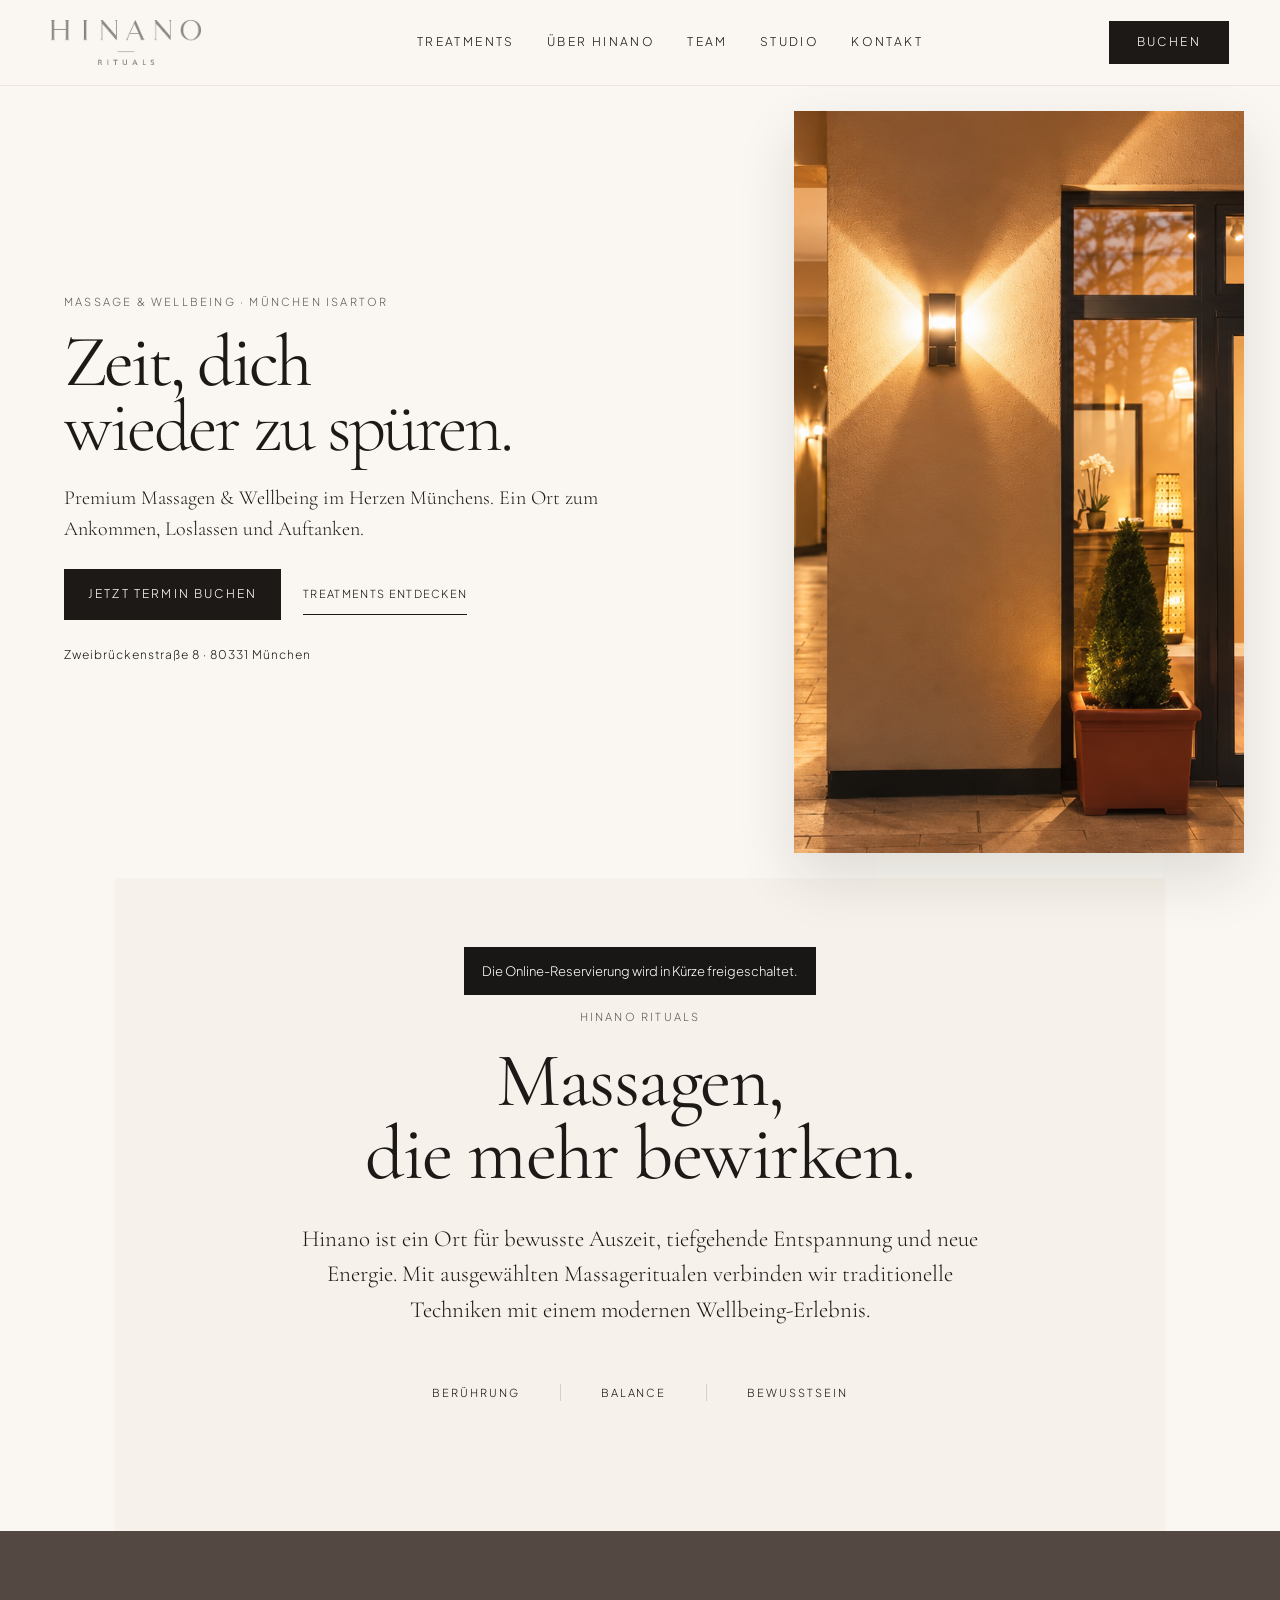
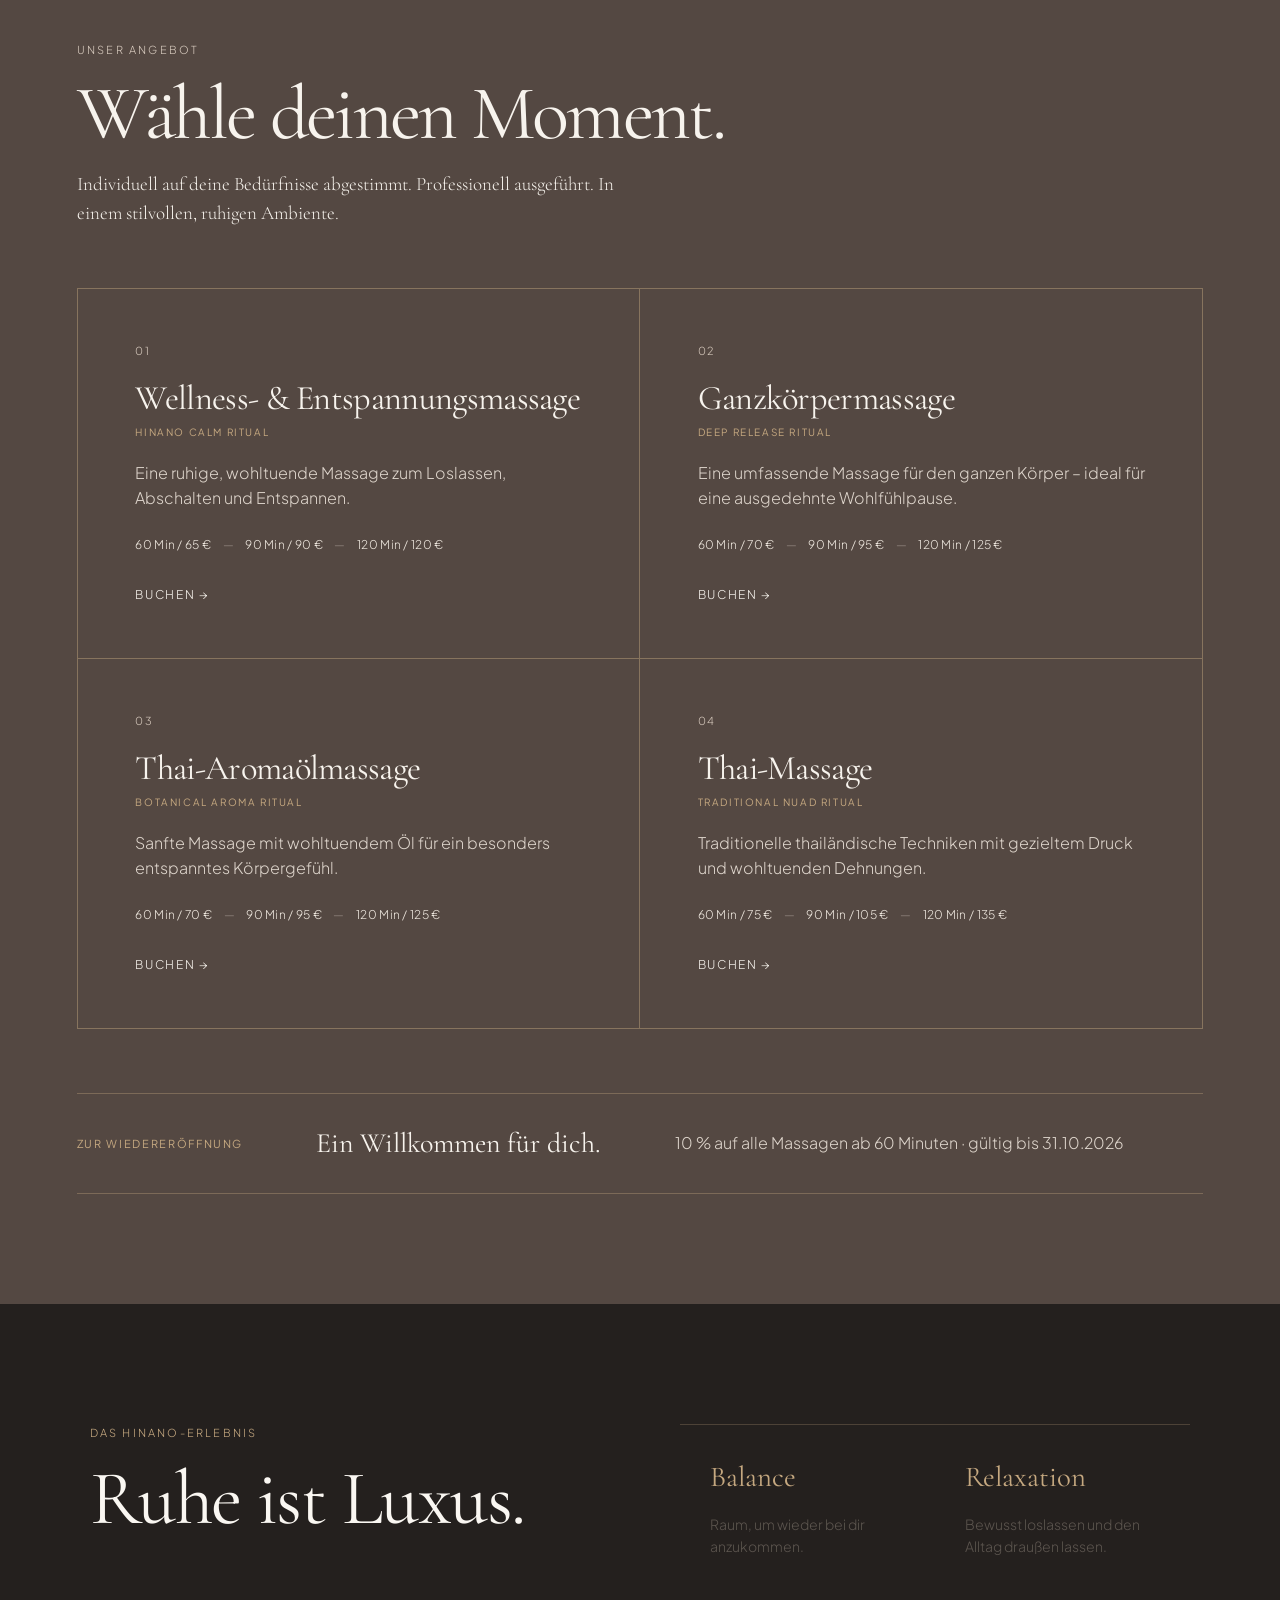
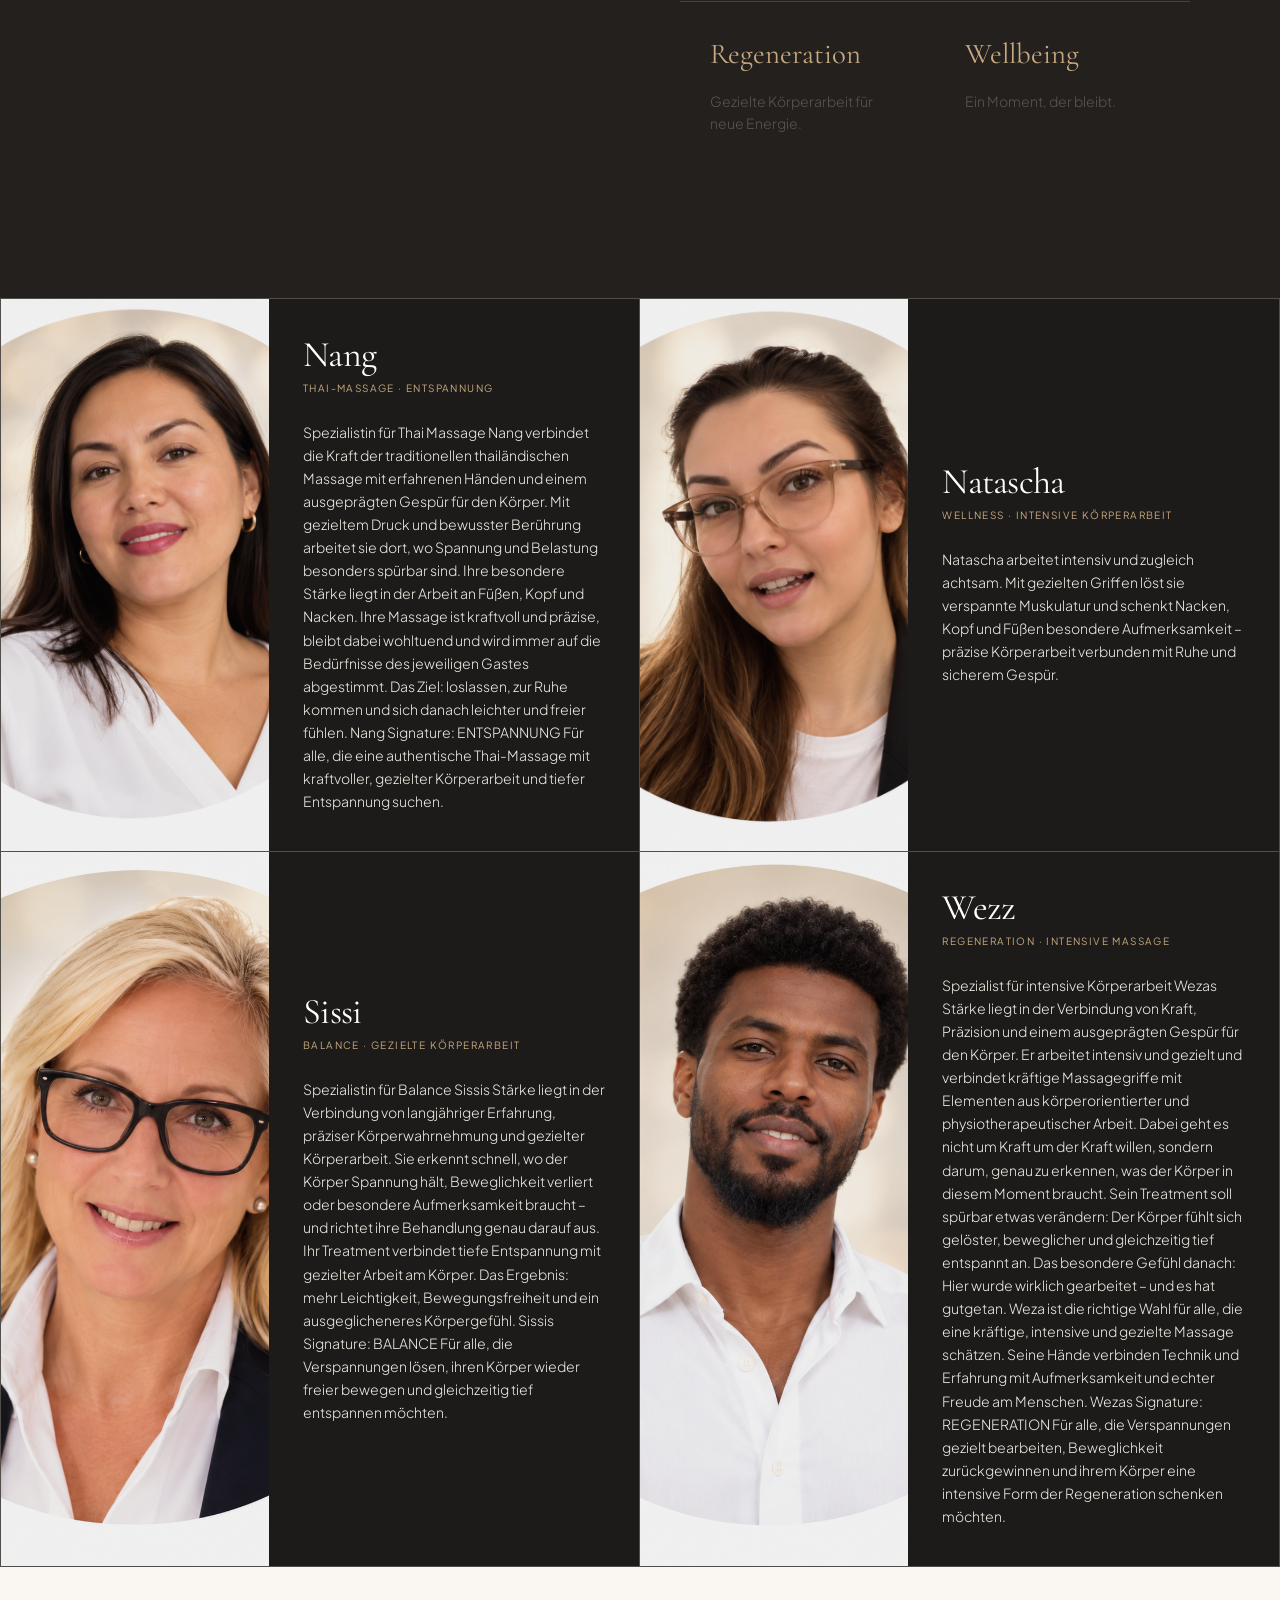
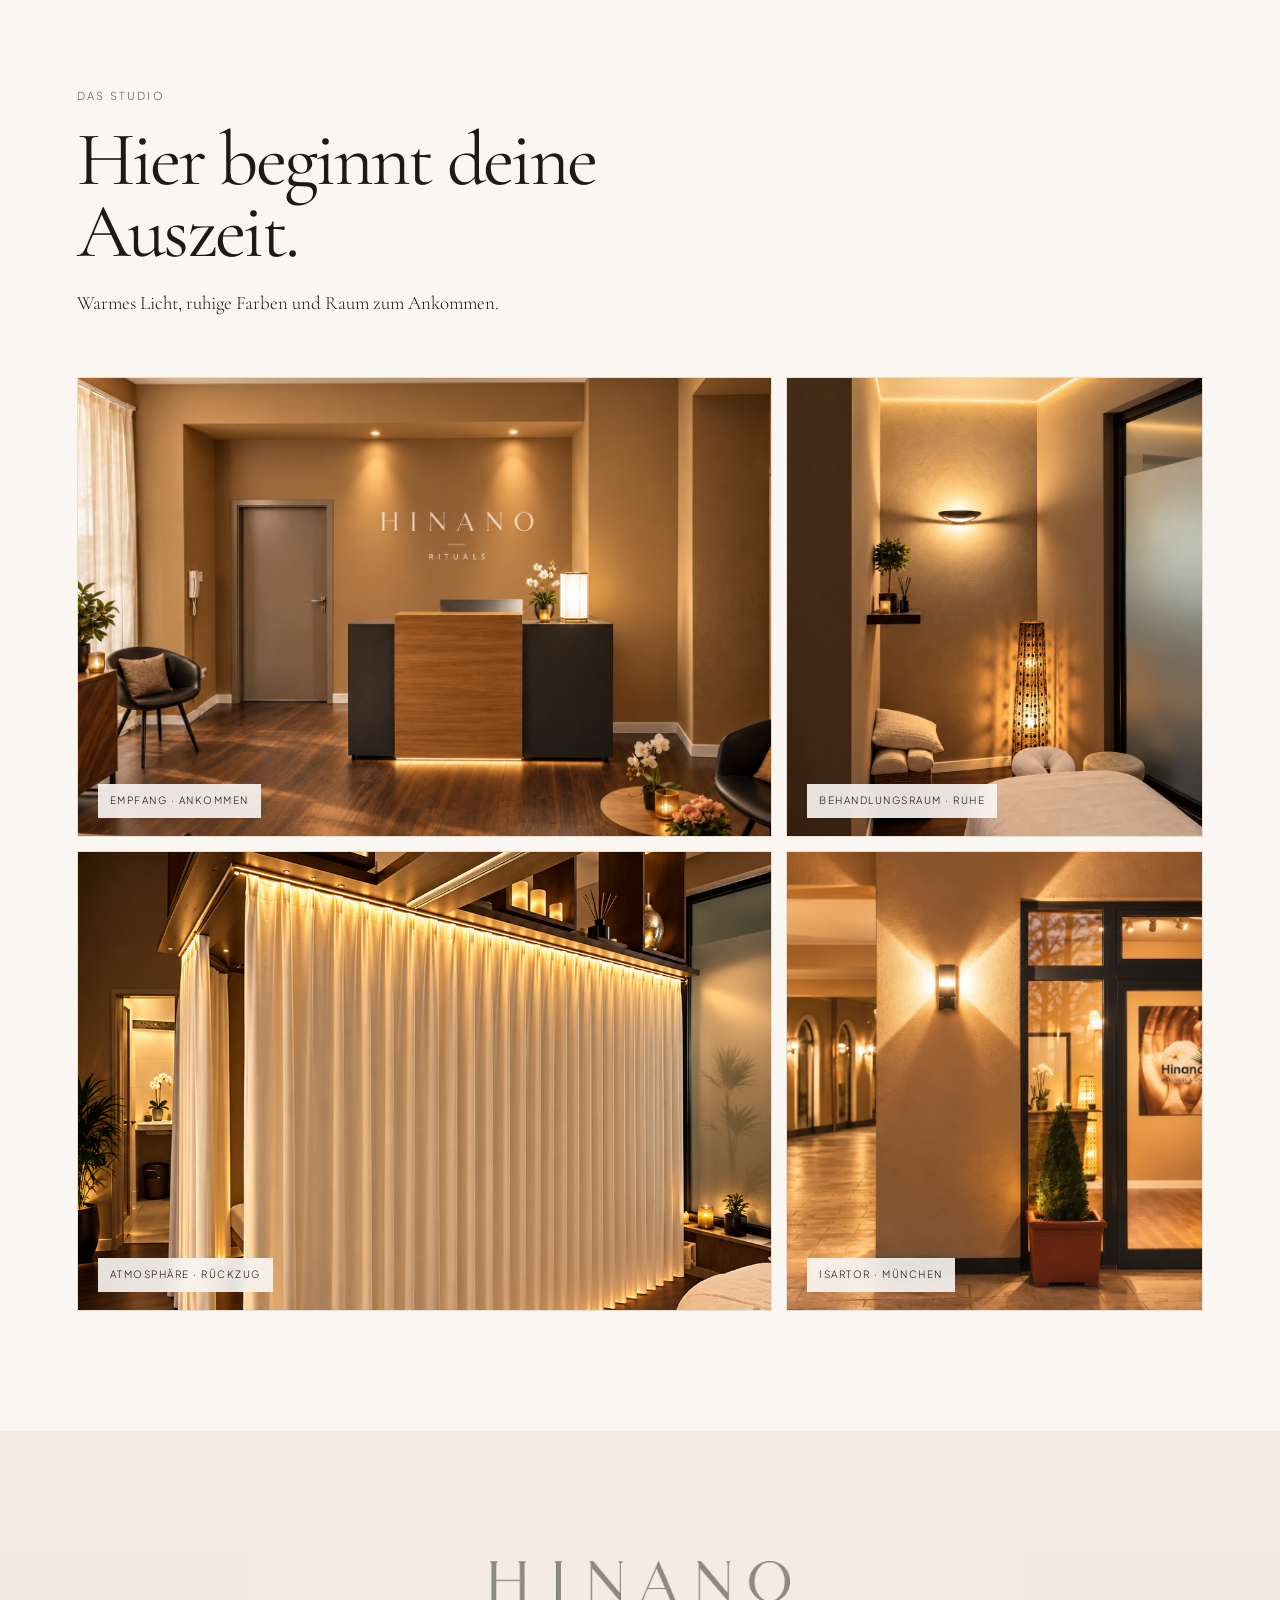
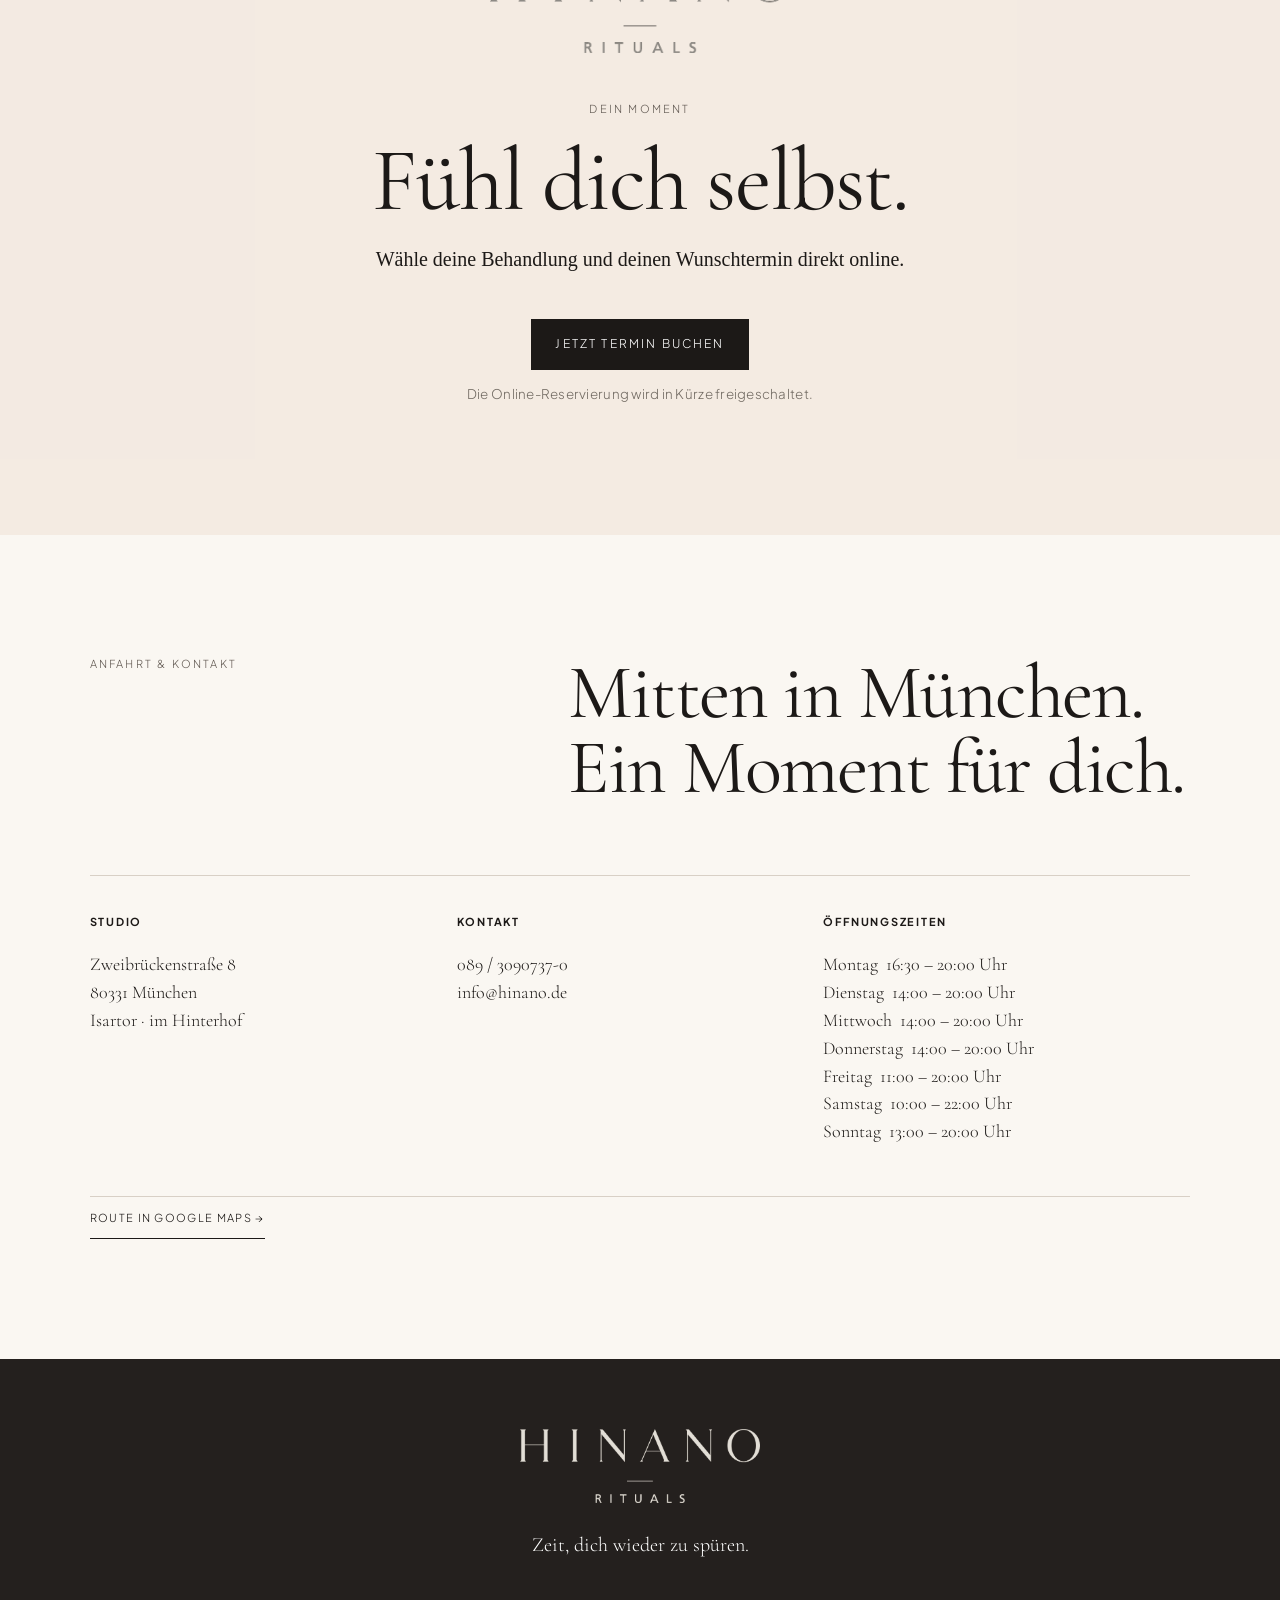
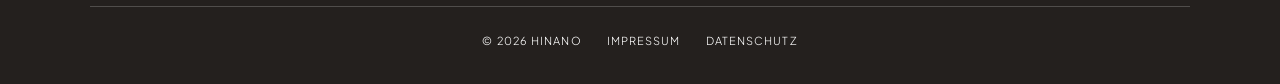
==== index.html @ 7e98b1f4 "Add files via upload" ====
<!doctype html><html lang="de"><head><meta charset="utf-8"><meta name="viewport" content="width=device-width,initial-scale=1"><meta name="theme-color" content="#f3efe8"><title>Hinano Rituals · Massage München Isartor</title><meta name="description" content="Hinano Rituals in München am Isartor – bewusste Auszeit, tiefgehende Entspannung und ausgewählte Massagerituale."><link rel="preconnect" href="https://fonts.googleapis.com"><link rel="preconnect" href="https://fonts.gstatic.com" crossorigin><link href="https://fonts.googleapis.com/css2?family=Cormorant+Garamond:ital,wght@0,300;0,400;0,500;0,600;1,400&family=Plus+Jakarta+Sans:wght@300;400;500;600&display=swap" rel="stylesheet"><link rel="stylesheet" href="styles.css"><style>
  /* Fix: Einheitliche Randabstände und Textpositionen für alle 4 Behandlungsfelder */
  @media (min-width: 901px) {
    .treatments .cards {
      border: 1px solid rgba(197, 168, 128, 0.45) !important;
      display: grid !important;
      grid-template-columns: 1fr 1fr !important;
    }
    .treatments .cards article {
      padding: 48px 4.5vw 52px 4.5vw !important;
      border: 0 !important;
      border-bottom: 1px solid rgba(197, 168, 128, 0.45) !important;
      background: transparent !important;
      transform: none !important;
      box-shadow: none !important;
    }
    .treatments .cards article:nth-child(odd) {
      border-right: 1px solid rgba(197, 168, 128, 0.45) !important;
    }
    .treatments .cards article:nth-child(even) {
      padding-left: 4.5vw !important;
      padding-right: 4.5vw !important;
    }
    .treatments .cards article:nth-last-child(-n+2) {
      border-bottom: 0 !important;
    }
  }
</style></head><body>
<header class="site-header"><a class="brand" href="#top" aria-label="Hinano Startseite"><img src="assets/hinano-logo-transparent.png" alt="Hinano Rituals"></a><nav><a href="#treatments">Treatments</a><a href="#hinano">Über Hinano</a><a href="#team">Team</a><a href="#studio">Studio</a><a href="#kontakt">Kontakt</a></nav><a class="book small" href="#buchen">Buchen</a><button class="menu" aria-label="Menü öffnen">Menü</button></header>
<div class="mobile-nav"><a href="#treatments">Treatments</a><a href="#hinano">Über Hinano</a><a href="#team">Team</a><a href="#studio">Studio</a><a href="#kontakt">Kontakt</a><a href="#buchen">Termin buchen</a></div>
<main id="top">
<section class="hero"><div class="hero-copy"><p class="eyebrow">Massage &amp; Wellbeing · München Isartor</p><h1>Zeit, dich<br><em>wieder zu spüren.</em></h1><p class="lead">Premium Massagen &amp; Wellbeing im Herzen Münchens. Ein Ort zum Ankommen, Loslassen und Auftanken.</p><div class="actions"><a class="book" href="#buchen">Jetzt Termin buchen</a><a class="quiet" href="#treatments">Treatments entdecken</a></div><p class="location">Zweibrückenstraße 8 · 80331 München</p></div><div class="hero-image"><img src="assets/studio-eingang.png" alt="Eingang des Hinano Studios am Isartor"></div></section>
<section class="statement" id="hinano"><p class="eyebrow">Hinano Rituals</p><h2>Massagen,<br>die mehr bewirken.</h2><p>Hinano ist ein Ort für bewusste Auszeit, tiefgehende Entspannung und neue Energie. Mit ausgewählten Massageritualen verbinden wir traditionelle Techniken mit einem modernen Wellbeing-Erlebnis.</p><div class="pillars"><span>Berührung</span><span>Balance</span><span>Bewusstsein</span></div></section>
<section class="treatments" id="treatments"><div class="section-title"><p class="eyebrow">Unser Angebot</p><h2>Wähle deinen Moment.</h2><p>Individuell auf deine Bedürfnisse abgestimmt. Professionell ausgeführt. In einem stilvollen, ruhigen Ambiente.</p></div><div class="cards">
<article><span>01</span><h3>Wellness- &amp; Entspannungsmassage</h3><p class="ritual-name">Hinano Calm Ritual</p><p>Eine ruhige, wohltuende Massage zum Loslassen, Abschalten und Entspannen.</p><p class="prices">60 Min / 65 € <i>—</i> 90 Min / 90 € <i>—</i> 120 Min / 120 €</p><a href="#buchen">Buchen →</a></article>
<article><span>02</span><h3>Ganzkörpermassage</h3><p class="ritual-name">Deep Release Ritual</p><p>Eine umfassende Massage für den ganzen Körper – ideal für eine ausgedehnte Wohlfühlpause.</p><p class="prices">60 Min / 70 € <i>—</i> 90 Min / 95 € <i>—</i> 120 Min / 125 €</p><a href="#buchen">Buchen →</a></article>
<article><span>03</span><h3>Thai-Aromaölmassage</h3><p class="ritual-name">Botanical Aroma Ritual</p><p>Sanfte Massage mit wohltuendem Öl für ein besonders entspanntes Körpergefühl.</p><p class="prices">60 Min / 70 € <i>—</i> 90 Min / 95 € <i>—</i> 120 Min / 125 €</p><a href="#buchen">Buchen →</a></article>
<article><span>04</span><h3>Thai-Massage</h3><p class="ritual-name">Traditional Nuad Ritual</p><p>Traditionelle thailändische Techniken mit gezieltem Druck und wohltuenden Dehnungen.</p><p class="prices">60 Min / 75 € <i>—</i> 90 Min / 105 € <i>—</i> 120 Min / 135 €</p><a href="#buchen">Buchen →</a></article>
</div><div class="offer"><span>Zur Wiedereröffnung</span><strong>Ein Willkommen für dich.</strong><p>10 % auf alle Massagen ab 60 Minuten · gültig bis 31.10.2026</p></div></section>
<section class="experience"><div><p class="eyebrow">Das Hinano-Erlebnis</p><h2>Ruhe ist Luxus.</h2></div><div class="experience-grid"><article><b>Balance</b><p>Raum, um wieder bei dir anzukommen.</p></article><article><b>Relaxation</b><p>Bewusst loslassen und den Alltag draußen lassen.</p></article><article><b>Regeneration</b><p>Gezielte Körperarbeit für neue Energie.</p></article><article><b>Wellbeing</b><p>Ein Moment, der bleibt.</p></article></div></section>
<section class="team" id="team"><div class="team-intro"><p class="eyebrow">Unser Team</p><h2>Erfahrene Hände.<br>Mit Feingefühl.</h2><p>Jede Massage trägt eine eigene Handschrift. Lerne unser Team und seine Schwerpunkte kennen.</p></div><div class="team-grid">
<article class="team-card"><img src="assets/team-nang.png" alt="Nang – Spezialistin für Thai-Massage"><div><h3>Nang</h3><p class="team-role">Thai-Massage · Entspannung</p><p>Spezialistin für Thai Massage Nang verbindet die Kraft der traditionellen thailändischen Massage mit erfahrenen Händen und einem ausgeprägten Gespür für den Körper. Mit gezieltem Druck und bewusster Berührung arbeitet sie dort, wo Spannung und Belastung besonders spürbar sind. Ihre besondere Stärke liegt in der Arbeit an Füßen, Kopf und Nacken. Ihre Massage ist kraftvoll und präzise, bleibt dabei wohltuend und wird immer auf die Bedürfnisse des jeweiligen Gastes abgestimmt. Das Ziel: loslassen, zur Ruhe kommen und sich danach leichter und freier fühlen. Nang Signature: ENTSPANNUNG Für alle, die eine authentische Thai-Massage mit kraftvoller, gezielter Körperarbeit und tiefer Entspannung suchen.</p></div></article>
<article class="team-card"><img src="assets/team-natascha.png" alt="Natascha – Massage und intensive Körperarbeit"><div><h3>Natascha</h3><p class="team-role">Wellness · intensive Körperarbeit</p><p>Natascha arbeitet intensiv und zugleich achtsam. Mit gezielten Griffen löst sie verspannte Muskulatur und schenkt Nacken, Kopf und Füßen besondere Aufmerksamkeit – präzise Körperarbeit verbunden mit Ruhe und sicherem Gespür.</p></div></article>
<article class="team-card"><img src="assets/team-sissi.png" alt="Sissi – Spezialistin für Balance"><div><h3>Sissi</h3><p class="team-role">Balance · gezielte Körperarbeit</p><p>Spezialistin für Balance Sissis Stärke liegt in der Verbindung von langjähriger Erfahrung, präziser Körperwahrnehmung und gezielter Körperarbeit. Sie erkennt schnell, wo der Körper Spannung hält, Beweglichkeit verliert oder besondere Aufmerksamkeit braucht – und richtet ihre Behandlung genau darauf aus. Ihr Treatment verbindet tiefe Entspannung mit gezielter Arbeit am Körper. Das Ergebnis: mehr Leichtigkeit, Bewegungsfreiheit und ein ausgeglicheneres Körpergefühl. Sissis Signature: BALANCE Für alle, die Verspannungen lösen, ihren Körper wieder freier bewegen und gleichzeitig tief entspannen möchten.</p></div></article>
<article class="team-card"><img src="assets/team-wezz.png" alt="Wezz – Spezialist für intensive Körperarbeit"><div><h3>Wezz</h3><p class="team-role">Regeneration · intensive Massage</p><p>Spezialist für intensive Körperarbeit Wezas Stärke liegt in der Verbindung von Kraft, Präzision und einem ausgeprägten Gespür für den Körper. Er arbeitet intensiv und gezielt und verbindet kräftige Massagegriffe mit Elementen aus körperorientierter und physiotherapeutischer Arbeit. Dabei geht es nicht um Kraft um der Kraft willen, sondern darum, genau zu erkennen, was der Körper in diesem Moment braucht. Sein Treatment soll spürbar etwas verändern: Der Körper fühlt sich gelöster, beweglicher und gleichzeitig tief entspannt an. Das besondere Gefühl danach: Hier wurde wirklich gearbeitet – und es hat gutgetan. Weza ist die richtige Wahl für alle, die eine kräftige, intensive und gezielte Massage schätzen. Seine Hände verbinden Technik und Erfahrung mit Aufmerksamkeit und echter Freude am Menschen. Wezas Signature: REGENERATION Für alle, die Verspannungen gezielt bearbeiten, Beweglichkeit zurückgewinnen und ihrem Körper eine intensive Form der Regeneration schenken möchten.</p></div></article>
</div></section>
<section class="studio" id="studio"><div class="section-title"><p class="eyebrow">Das Studio</p><h2>Hier beginnt deine Auszeit.</h2><p>Warmes Licht, ruhige Farben und Raum zum Ankommen.</p></div><div class="gallery gallery-new">
<figure class="gallery-reception"><img src="assets/studio-empfang-neu.png" alt="Empfangsbereich des Hinano Studios"><figcaption>Empfang · Ankommen</figcaption></figure>
<figure class="gallery-treatment"><img src="assets/behandlungsraum.png" alt="Behandlungsraum im Hinano Studio"><figcaption>Behandlungsraum · Ruhe</figcaption></figure>
<figure class="gallery-curtains"><img src="assets/studio-vorhaenge.png" alt="Massagebereich des Hinano Studios mit warmem Licht"><figcaption>Atmosphäre · Rückzug</figcaption></figure>
<figure class="gallery-entrance"><img src="assets/studio-eingang.png" alt="Eingang des Hinano Studios"><figcaption>Isartor · München</figcaption></figure>
</div></section>
<section class="booking" id="buchen"><img src="assets/hinano-logo-transparent.png" alt="Hinano Rituals"><p class="eyebrow">Dein Moment</p><h2>Fühl dich selbst.</h2><p>Wähle deine Behandlung und deinen Wunschtermin direkt online.</p><a class="book treatwell" href="#" data-placeholder="true">Jetzt Termin buchen</a><small>Die Online-Reservierung wird in Kürze freigeschaltet.</small></section>
<section class="contact" id="kontakt"><div><p class="eyebrow">Anfahrt &amp; Kontakt</p><h2>Mitten in München.<br>Ein Moment für dich.</h2></div><div class="contact-grid"><div><b>Studio</b><p>Zweibrückenstraße 8<br>80331 München<br>Isartor · im Hinterhof</p></div><div><b>Kontakt</b><p><a href="tel:+498930907370">089 / 3090737-0</a><br><a href="mailto:info@hinano.de">info@hinano.de</a></p></div><div><b>Öffnungszeiten</b><p>Montag&nbsp;&nbsp;16:30 – 20:00 Uhr<br>Dienstag&nbsp;&nbsp;14:00 – 20:00 Uhr<br>Mittwoch&nbsp;&nbsp;14:00 – 20:00 Uhr<br>Donnerstag&nbsp;&nbsp;14:00 – 20:00 Uhr<br>Freitag&nbsp;&nbsp;11:00 – 20:00 Uhr<br>Samstag&nbsp;&nbsp;10:00 – 22:00 Uhr<br>Sonntag&nbsp;&nbsp;13:00 – 20:00 Uhr</p></div></div><a class="quiet" href="https://www.google.com/maps/search/?api=1&amp;query=Zweibr%C3%BCckenstra%C3%9Fe+8%2C+80331+M%C3%BCnchen" target="_blank" rel="noopener">Route in Google Maps →</a></section>
</main>
<footer><img src="assets/hinano-logo-transparent.png" alt="Hinano Rituals"><p>Zeit, dich wieder zu spüren.</p><div><span>© 2026 Hinano</span><a href="impressum.html">Impressum</a><a href="datenschutz.html">Datenschutz</a></div></footer>
<div class="notice" role="status">Die Online-Reservierung wird in Kürze freigeschaltet.</div><script src="script.js"></script></body></html>
---- styles.css ----
:root{--cream:#f3efe8;--paper:#faf8f4;--ink:#181715;--earth:#544842;--cognac:#9b6845;--gold:#b28b50;--line:#d8d0c6}*{box-sizing:border-box}html{scroll-behavior:smooth}body{margin:0;background:var(--paper);color:var(--ink);font-family:Arial,Helvetica,sans-serif;font-size:16px;line-height:1.55}h1,h2,h3{font-family:Georgia,'Times New Roman',serif;font-weight:400;line-height:.98;margin:0}a{color:inherit;text-decoration:none}.site-header{height:86px;display:grid;grid-template-columns:180px 1fr 120px;align-items:center;padding:0 4vw;position:sticky;top:0;z-index:20;background:rgba(250,248,244,.94);backdrop-filter:blur(14px);border-bottom:1px solid rgba(0,0,0,.06)}.brand img{width:150px;display:block}.site-header nav{display:flex;justify-content:center;gap:32px;font-size:12px;text-transform:uppercase;letter-spacing:.12em}.book{display:inline-flex;justify-content:center;align-items:center;background:var(--ink);color:white;padding:16px 24px;text-transform:uppercase;letter-spacing:.12em;font-size:12px}.book.small{padding:12px 18px}.menu,.mobile-nav{display:none}.hero{min-height:calc(100vh - 86px);display:grid;grid-template-columns:48% 52%;background:var(--cream)}.hero-copy{padding:8vh 7vw 6vh;display:flex;flex-direction:column;justify-content:center}.hero-logo{width:min(390px,80%);margin-bottom:6vh}.eyebrow{text-transform:uppercase;letter-spacing:.2em;font-size:11px;margin:0 0 20px;color:#655d56}.hero h1{font-size:clamp(56px,6.2vw,104px);letter-spacing:-.04em}.lead{font-family:Georgia,serif;font-size:20px;max-width:540px;margin:28px 0}.actions{display:flex;gap:22px;align-items:center}.quiet{display:inline-block;border-bottom:1px solid;padding:12px 0;text-transform:uppercase;letter-spacing:.12em;font-size:11px}.location{margin-top:40px;font-size:12px;letter-spacing:.08em}.hero-image{position:relative;min-height:650px;overflow:hidden}.hero-image img{width:100%;height:100%;object-fit:cover}.image-note{position:absolute;left:30px;bottom:30px;background:rgba(250,248,244,.9);padding:12px 16px;font-family:Georgia,serif}.statement{padding:130px 8vw;text-align:center;max-width:1050px;margin:auto}.statement h2,.section-title h2,.experience h2,.team h2,.contact h2{font-size:clamp(48px,6vw,86px);letter-spacing:-.035em}.statement>p:not(.eyebrow){font-family:Georgia,serif;font-size:23px;max-width:720px;margin:32px auto}.pillars{display:flex;justify-content:center;gap:0;margin-top:55px}.pillars span{padding:0 40px;border-right:1px solid var(--line);text-transform:uppercase;letter-spacing:.18em;font-size:11px}.pillars span:last-child{border:0}.treatments{padding:110px 6vw;background:var(--earth);color:#f7f3ed}.section-title{max-width:720px;margin-bottom:60px}.section-title>p:last-child{max-width:580px;font-family:Georgia,serif;font-size:19px}.treatments .eyebrow{color:#d6c9bd}.cards{display:grid;grid-template-columns:1fr 1fr;border-top:1px solid rgba(255,255,255,.25)}.cards article{padding:48px 5vw 52px 0;border-bottom:1px solid rgba(255,255,255,.25)}.cards article:nth-child(odd){border-right:1px solid rgba(255,255,255,.25)}.cards article:nth-child(even){padding-left:5vw}.cards article>span{color:#d6c9bd;font-size:11px;letter-spacing:.15em}.cards h3{font-size:38px;margin:20px 0}.cards p{max-width:520px;color:#ddd4cb}.prices{display:flex;gap:16px;flex-wrap:wrap;margin:26px 0}.prices b{font-weight:400;font-size:12px;border:1px solid rgba(255,255,255,.25);padding:8px 10px}.cards a{font-size:12px;text-transform:uppercase;letter-spacing:.14em}.offer{margin-top:60px;border:1px solid rgba(255,255,255,.35);padding:30px;display:grid;grid-template-columns:1fr 1fr 2fr;align-items:center}.offer span{text-transform:uppercase;letter-spacing:.15em;font-size:11px}.offer strong{font-family:Georgia,serif;font-size:30px;font-weight:400}.offer p{margin:0}.experience{padding:120px 7vw;display:grid;grid-template-columns:1fr 1fr;gap:80px}.experience-grid{display:grid;grid-template-columns:1fr 1fr}.experience-grid article{padding:30px;border-top:1px solid var(--line)}.experience-grid b{font-family:Georgia,serif;font-size:24px;font-weight:400}.experience-grid p{font-size:14px;color:#5c554f}.team{display:grid;grid-template-columns:48% 52%;background:#1d1b19;color:white}.team-photo img{width:100%;height:100%;min-height:720px;object-fit:cover;object-position:center 25%}.team-copy{padding:110px 8vw;display:flex;flex-direction:column;justify-content:center}.team .eyebrow{color:#bcb2a9}.team-copy>p:not(.eyebrow){font-family:Georgia,serif;font-size:19px;color:#d6d0c9;max-width:580px;margin:32px 0}.team-names{margin-top:30px;border-top:1px solid #514d48}.team-names div{display:flex;justify-content:space-between;gap:20px;padding:20px 0;border-bottom:1px solid #514d48}.team-names strong{font-family:Georgia,serif;font-size:20px;font-weight:400}.team-names span{color:#bcb2a9;font-size:13px}.studio{padding:120px 6vw}.gallery{display:grid;grid-template-columns:1fr 1.5fr 1fr;gap:14px}.gallery img{width:100%;height:560px;object-fit:cover}.gallery img:first-child,.gallery img:last-child{height:440px;margin-top:60px}.booking{padding:130px 6vw;text-align:center;background:var(--cream)}.booking img{width:300px;max-width:70%;margin-bottom:40px}.booking h2{font-size:clamp(54px,7vw,100px)}.booking>p:not(.eyebrow){font-family:Georgia,serif;font-size:20px}.booking .book{margin:24px 0 14px}.booking small{display:block;color:#706961}.contact{padding:120px 7vw}.contact>div:first-child{display:grid;grid-template-columns:1fr 1.3fr;margin-bottom:70px}.contact-grid{display:grid;grid-template-columns:repeat(3,1fr);border-top:1px solid var(--line);border-bottom:1px solid var(--line)}.contact-grid>div{padding:32px 30px 32px 0}.contact-grid b{text-transform:uppercase;letter-spacing:.16em;font-size:11px}.contact-grid p{font-family:Georgia,serif;font-size:18px}footer{background:var(--earth);color:white;padding:70px 7vw 35px;text-align:center}footer img{width:240px}footer>p{font-family:Georgia,serif;font-size:20px}footer>div{display:flex;justify-content:center;gap:25px;margin-top:45px;padding-top:25px;border-top:1px solid rgba(255,255,255,.2);font-size:11px;text-transform:uppercase;letter-spacing:.1em}.notice{position:fixed;left:50%;bottom:25px;transform:translate(-50%,120px);background:#181715;color:white;padding:14px 18px;font-size:13px;z-index:50;transition:.3s}.notice.show{transform:translate(-50%,0)}
@media(max-width:900px){.site-header{grid-template-columns:1fr auto auto;gap:16px;height:72px}.brand img{width:120px}.site-header nav{display:none}.menu{display:block;border:0;background:none;text-transform:uppercase;letter-spacing:.12em;font-size:11px}.mobile-nav{position:fixed;top:72px;left:0;right:0;z-index:19;background:var(--paper);padding:25px 5vw;border-bottom:1px solid var(--line)}.mobile-nav.open{display:grid;gap:18px}.hero{grid-template-columns:1fr}.hero-copy{padding:70px 7vw}.hero-logo{margin-bottom:45px}.hero-image{min-height:65vh}.experience,.team{grid-template-columns:1fr}.team-photo img{min-height:520px}.gallery{grid-template-columns:1fr 1fr}.gallery img,.gallery img:first-child,.gallery img:last-child{height:380px;margin:0}.gallery img:nth-child(2){grid-column:span 2}.contact>div:first-child{grid-template-columns:1fr}.contact-grid{grid-template-columns:1fr}.offer{grid-template-columns:1fr;gap:10px}.cards{grid-template-columns:1fr}.cards article:nth-child(odd){border-right:0}.cards article:nth-child(even){padding-left:0}.pillars{flex-direction:column;gap:12px}.pillars span{border:0;padding:0}.experience{gap:40px}.actions{align-items:flex-start;flex-direction:column}}@media(max-width:560px){.site-header .book.small{display:none}.site-header{grid-template-columns:1fr auto}.hero h1{font-size:52px}.statement,.treatments,.experience,.studio,.contact{padding-top:85px;padding-bottom:85px}.statement h2,.section-title h2,.experience h2,.team h2,.contact h2{font-size:46px}.cards h3{font-size:31px}.experience-grid{grid-template-columns:1fr}.team-copy{padding:80px 7vw}.team-names div{flex-direction:column}.gallery{display:block}.gallery img,.gallery img:first-child,.gallery img:last-child{height:320px;margin:0 0 12px}.contact-grid{display:block}footer>div{flex-wrap:wrap}.hero-image{min-height:500px}}

/* Neue Studiofotografie */
.gallery-new{display:grid;grid-template-columns:1.25fr .75fr;grid-template-rows:520px 430px;gap:14px}.gallery-new figure{position:relative;margin:0;overflow:hidden;background:#e8e0d6}.gallery-new figure img{width:100%;height:100%;margin:0;display:block;object-fit:cover;transition:transform .7s ease}.gallery-new figure:hover img{transform:scale(1.015)}.gallery-new figcaption{position:absolute;left:20px;bottom:18px;background:rgba(250,248,244,.9);backdrop-filter:blur(8px);padding:9px 12px;font-size:10px;text-transform:uppercase;letter-spacing:.15em}.gallery-reception{grid-column:1}.gallery-treatment{grid-column:2}.gallery-curtains{grid-column:1}.gallery-entrance{grid-column:2}.gallery-new .gallery-treatment img,.gallery-new .gallery-curtains img{object-position:center center}
@media(max-width:900px){.gallery-new{grid-template-columns:1fr 1fr;grid-template-rows:400px 400px}.gallery-new figure,.gallery-new .gallery-reception,.gallery-new .gallery-treatment,.gallery-new .gallery-curtains,.gallery-new .gallery-entrance{grid-column:auto}.gallery-new figure img{height:100%}}
@media(max-width:560px){.gallery-new{display:grid;grid-template-columns:1fr;grid-template-rows:none;gap:12px}.gallery-new figure,.gallery-new .gallery-reception,.gallery-new .gallery-treatment,.gallery-new .gallery-curtains,.gallery-new .gallery-entrance{grid-column:1;height:auto}.gallery-new figure img{height:auto;aspect-ratio:4/5;object-fit:cover}.gallery-new .gallery-reception img,.gallery-new .gallery-entrance img{aspect-ratio:4/3}}

/* Team redesign */
.team{display:block;background:#1d1b19;color:white;padding:120px 6vw}.team-intro{max-width:760px;margin-bottom:60px}.team-intro .eyebrow{color:#bcb2a9}.team-intro>p:last-child{font-family:Georgia,serif;font-size:19px;color:#d6d0c9;max-width:600px;margin:28px 0 0}.team-grid{display:grid;grid-template-columns:1fr 1fr;gap:1px;background:#514d48;border:1px solid #514d48}.team-card{background:#1d1b19;display:grid;grid-template-columns:minmax(180px,42%) 1fr;min-height:390px}.team-card img{width:100%;height:100%;object-fit:cover;aspect-ratio:1/1}.team-card>div{padding:38px 34px;display:flex;flex-direction:column;justify-content:center}.team-card h3{font-size:36px;margin:0 0 8px}.team-role{text-transform:uppercase;letter-spacing:.14em;font-size:10px;color:#bcb2a9;margin:0 0 24px}.team-card p:last-child{color:#d6d0c9;font-size:14px;line-height:1.65;margin:0}
@media(max-width:1100px){.team-grid{grid-template-columns:1fr}.team-card{grid-template-columns:38% 1fr}}
@media(max-width:650px){.team{padding:85px 7vw}.team-card{display:block}.team-card img{height:auto;aspect-ratio:1/1}.team-card>div{padding:30px 25px 36px}.team-card h3{font-size:32px}}

/* 2026 editorial luxury refinement based on approved redesign direction */
:root{--cream:#FAF7F2;--card:#F4EEE5;--sand:#EADBCE;--cognac:#A87B51;--gold:#C5A880;--dark:#1C1917;--charcoal:#24201E;--muted:#78716C}
body{background:var(--cream);color:var(--dark);font-family:"Plus Jakarta Sans",sans-serif}
h1,h2,h3,.statement h2,.experience h2,.booking h2,.contact h2,.team h2{font-family:"Cormorant Garamond",serif;font-weight:400;letter-spacing:-.02em}
.site-header{background:rgba(250,247,242,.92);backdrop-filter:blur(14px);border-bottom:1px solid rgba(234,219,206,.65)}
.site-header nav a,.site-header .small,.eyebrow{letter-spacing:.2em;text-transform:uppercase}
.hero{background:var(--cream);gap:clamp(2rem,5vw,5rem)}
.hero h1{font-size:clamp(4rem,7vw,7.6rem);line-height:.9}.hero h1 br+*{font-style:italic}
.hero-image{box-shadow:0 30px 70px rgba(28,25,23,.14)}
.statement{background:rgba(244,238,229,.62)}
.statement h2,.section-title h2,.team-intro h2{font-size:clamp(3.3rem,6vw,6rem);line-height:.94}
.cards article{background:transparent;border:1px solid var(--sand);box-shadow:none;transition:.3s ease}.cards article:hover{border-color:var(--cognac);transform:translateY(-3px)}
.cards h3{font-size:2.15rem}.offer{background:var(--card);border:1px solid var(--sand)}
.experience,.team{background:var(--charcoal);color:var(--cream)}.experience .eyebrow,.team .eyebrow,.team-role{color:var(--gold)}
.experience-grid article{border-color:rgba(197,168,128,.25)}.experience-grid b{font-family:"Cormorant Garamond",serif;color:var(--gold);font-size:1.8rem;font-weight:400}
.gallery figure{border:1px solid rgba(234,219,206,.7);box-shadow:none}.gallery img{transition:transform .7s ease}.gallery figure:hover img{transform:scale(1.025)}
.team-card{background:transparent!important;border:0!important;border-top:1px solid rgba(197,168,128,.28)!important;border-radius:0!important;padding-top:2rem!important}.team-card img{border:1px solid rgba(197,168,128,.45);box-shadow:0 18px 40px rgba(0,0,0,.18)}.team-card h3{font-size:2.35rem;color:var(--cream)}.team-card p:not(.team-role){color:#d6d3d1}
.booking{background:rgba(234,219,206,.45)}
.book{background:var(--dark);border-color:var(--dark);letter-spacing:.18em;text-transform:uppercase}.book:hover{background:var(--cognac);border-color:var(--cognac)}
.quiet{letter-spacing:.12em}.contact{background:var(--cream)}
footer{background:var(--charcoal)}
@media(min-width:900px){.team-grid{gap:4.5rem 5rem}.team-card{align-items:flex-start}.team-card img{width:180px;height:180px}.gallery-new{grid-template-columns:1.35fr .85fr}.gallery-reception{grid-row:span 2}}

/* Hero balance refinement: copy leads, photography supports */
@media(min-width:901px){
  .hero{grid-template-columns:minmax(0,62%) minmax(340px,38%);gap:0;min-height:calc(92vh - 86px);align-items:stretch}
  .hero-copy{padding:5.5vh 6vw 5vh 5vw;justify-content:center}
  .hero-logo{width:min(330px,58%);margin-bottom:3.5vh}
  .hero h1{font-size:clamp(58px,5.7vw,96px);max-width:720px}
  .lead{max-width:560px;margin:22px 0 24px}
  .location{margin-top:26px}
  .hero-image{min-height:0;height:calc(92vh - 86px);margin:2.8vh 2.8vw 2.8vh 0;box-shadow:0 24px 55px rgba(28,25,23,.12)}
  .hero-image img{object-position:center center}
  .image-note{left:22px;bottom:22px}
}
@media(min-width:1400px){
  .hero{grid-template-columns:minmax(0,64%) minmax(380px,36%)}
  .hero-copy{padding-left:5vw;padding-right:7vw}
}

/* Restored team presentation — 2026-10-04 */
.team{display:block!important;background:#1d1b19!important;color:#fff!important;padding:0!important}
.team-intro{display:none!important}
.team-grid{display:grid!important;grid-template-columns:1fr 1fr!important;gap:0!important;background:#514d48!important;border:1px solid #514d48!important}
.team-card{display:grid!important;grid-template-columns:42% 58%!important;min-height:390px!important;background:#1d1b19!important;border:0!important;border-top:0!important;padding:0!important;align-items:stretch!important}
.team-card:nth-child(1),.team-card:nth-child(2){border-bottom:1px solid #514d48!important}
.team-card:nth-child(1),.team-card:nth-child(3){border-right:1px solid #514d48!important}
.team-card img{display:block!important;width:100%!important;height:100%!important;min-height:390px!important;aspect-ratio:auto!important;object-fit:cover!important;object-position:center!important;border:0!important;box-shadow:none!important;background:#fff!important}
.team-card>div{padding:38px 34px!important;display:flex!important;flex-direction:column!important;justify-content:center!important}
.team-card h3{font-family:Georgia,'Times New Roman',serif!important;font-size:36px!important;font-weight:400!important;line-height:1!important;color:#fff!important;margin:0 0 8px!important}
.team-role{font-family:Arial,Helvetica,sans-serif!important;text-transform:uppercase!important;letter-spacing:.14em!important;font-size:10px!important;color:#c5a880!important;margin:0 0 24px!important}
.team-card p:last-child{font-family:Arial,Helvetica,sans-serif!important;color:#eee9e3!important;font-size:14px!important;line-height:1.65!important;margin:0!important}
@media(max-width:1100px){.team-grid{grid-template-columns:1fr!important}.team-card{grid-template-columns:38% 62%!important}.team-card:nth-child(1),.team-card:nth-child(2),.team-card:nth-child(3){border-right:0!important;border-bottom:1px solid #514d48!important}}
@media(max-width:650px){.team-card{display:block!important;min-height:0!important}.team-card img{height:auto!important;min-height:0!important;aspect-ratio:1/1!important}.team-card>div{padding:30px 25px 36px!important}.team-card h3{font-size:32px!important}}

/* Studio gallery correction only — keep all other sections unchanged */
@media(min-width:901px){
  .gallery-new{
    grid-template-columns:1.25fr .75fr!important;
    grid-template-rows:460px 460px!important;
    gap:14px!important;
  }
  .gallery-new .gallery-reception,
  .gallery-new .gallery-treatment,
  .gallery-new .gallery-curtains,
  .gallery-new .gallery-entrance{
    grid-row:auto!important;
  }
  .gallery-new figure{
    min-height:0!important;
  }
  .gallery-new figure img{
    width:100%!important;
    height:100%!important;
    object-fit:cover!important;
    margin:0!important;
  }
  .gallery-new .gallery-reception img{object-position:center center!important}
  .gallery-new .gallery-treatment img{object-position:center center!important}
  .gallery-new .gallery-curtains img{object-position:center center!important}
  .gallery-new .gallery-entrance img{object-position:center center!important}
}

/* Premium typography + treatment refinement — requested 2026-10-04 */
body,
.site-header nav,
.site-header .small,
.book,
.quiet,
.eyebrow,
.location,
.cards p,
.cards a,
.team-role,
.team-card p,
.gallery-new figcaption,
.contact-grid b,
footer>div,
.booking small,
.notice{
  font-family:"Plus Jakarta Sans",sans-serif!important;
}
body{font-weight:300}
h1,h2,h3,
.statement h2,.section-title h2,.experience h2,.booking h2,.contact h2,.team h2,
.lead,.statement>p:not(.eyebrow),.section-title>p:last-child,
.experience-grid b,.team-card h3,.contact-grid p,footer>p{
  font-family:"Cormorant Garamond",serif!important;
}
.hero h1 em{font-style:italic;font-weight:300}
.hero h1 br+*{font-style:normal}

/* Keep header as the single brand mark in the hero area */
.hero-logo{display:none!important}

/* Team: preserve approved 2x2 layout, harmonize typography and soften portrait integration */
.team-card h3{font-family:"Cormorant Garamond",serif!important;font-weight:400!important}
.team-role{font-family:"Plus Jakarta Sans",sans-serif!important;font-weight:400!important}
.team-card p:last-child{font-family:"Plus Jakarta Sans",sans-serif!important;font-weight:300!important}
.team-card img{background:#eee7de!important;filter:saturate(.88) contrast(.97) brightness(.96)}

/* Treatment nomenclature + quiet price typography */
.ritual-name{margin:-10px 0 20px!important;color:var(--gold)!important;text-transform:uppercase;letter-spacing:.16em;font-size:10px!important;font-weight:400}
.prices{display:block!important;margin:26px 0!important;color:#eee7de!important;font-size:12px!important;letter-spacing:.025em}
.prices i{font-style:normal;color:rgba(238,231,222,.42);padding:0 9px}
.prices b{border:0!important;padding:0!important;font-weight:300!important}

/* Reopening message: editorial, not a sales banner */
.offer{margin-top:64px!important;padding:28px 0!important;border:0!important;border-top:1px solid rgba(197,168,128,.35)!important;border-bottom:1px solid rgba(197,168,128,.35)!important;background:transparent!important;grid-template-columns:.8fr 1.25fr 2fr!important;gap:28px}
.offer span{color:var(--gold);font-weight:400}
.offer strong{font-family:"Cormorant Garamond",serif!important;font-size:28px!important;font-weight:400!important}
.offer p{font-weight:300;color:#ddd4cb}

/* Booking placeholder: guest-facing language only */
.booking small{font-weight:300;letter-spacing:.02em}

@media(max-width:900px){
  .offer{grid-template-columns:1fr!important;gap:8px!important}
}

/* Header logo visibility adjustment only */
.site-header .brand img{filter:brightness(.62) contrast(1.08);}

/* Booking logo visibility: match header logo exactly */
.booking > img{filter:brightness(.62) contrast(1.08);}
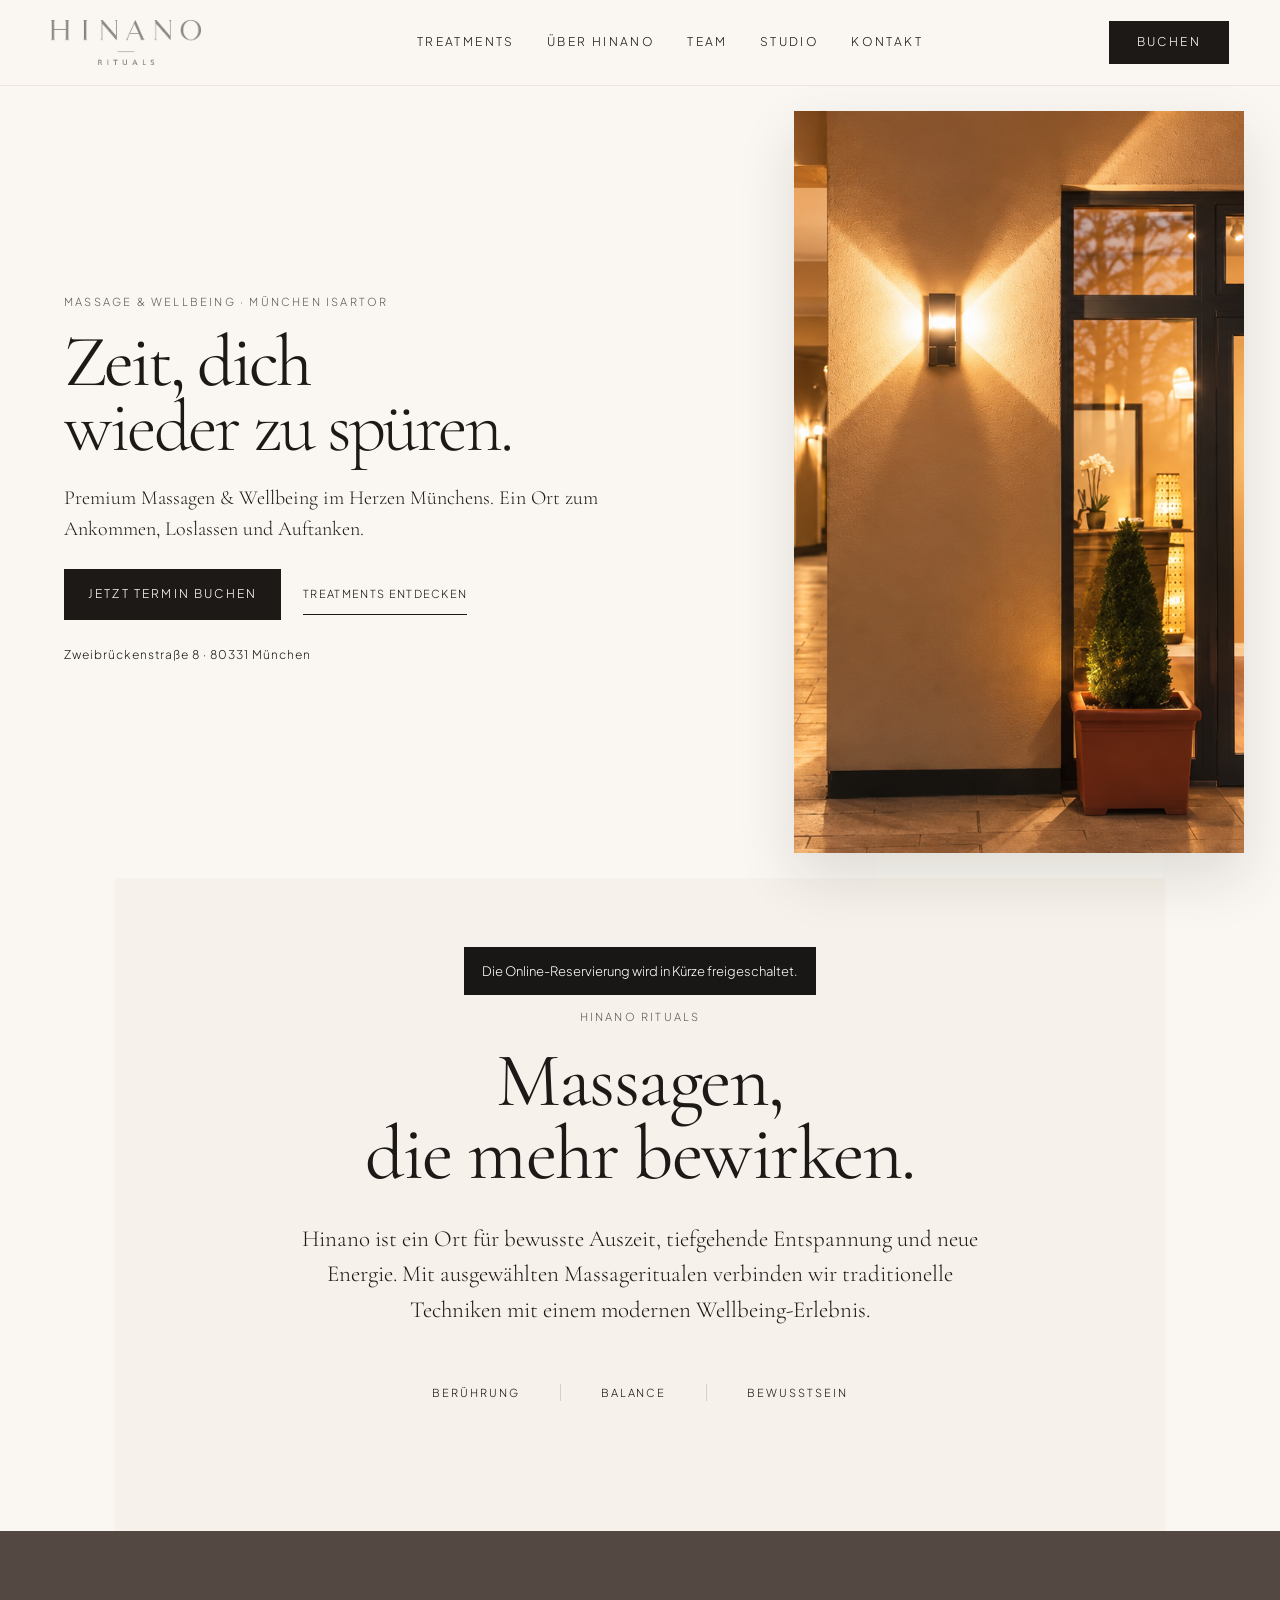
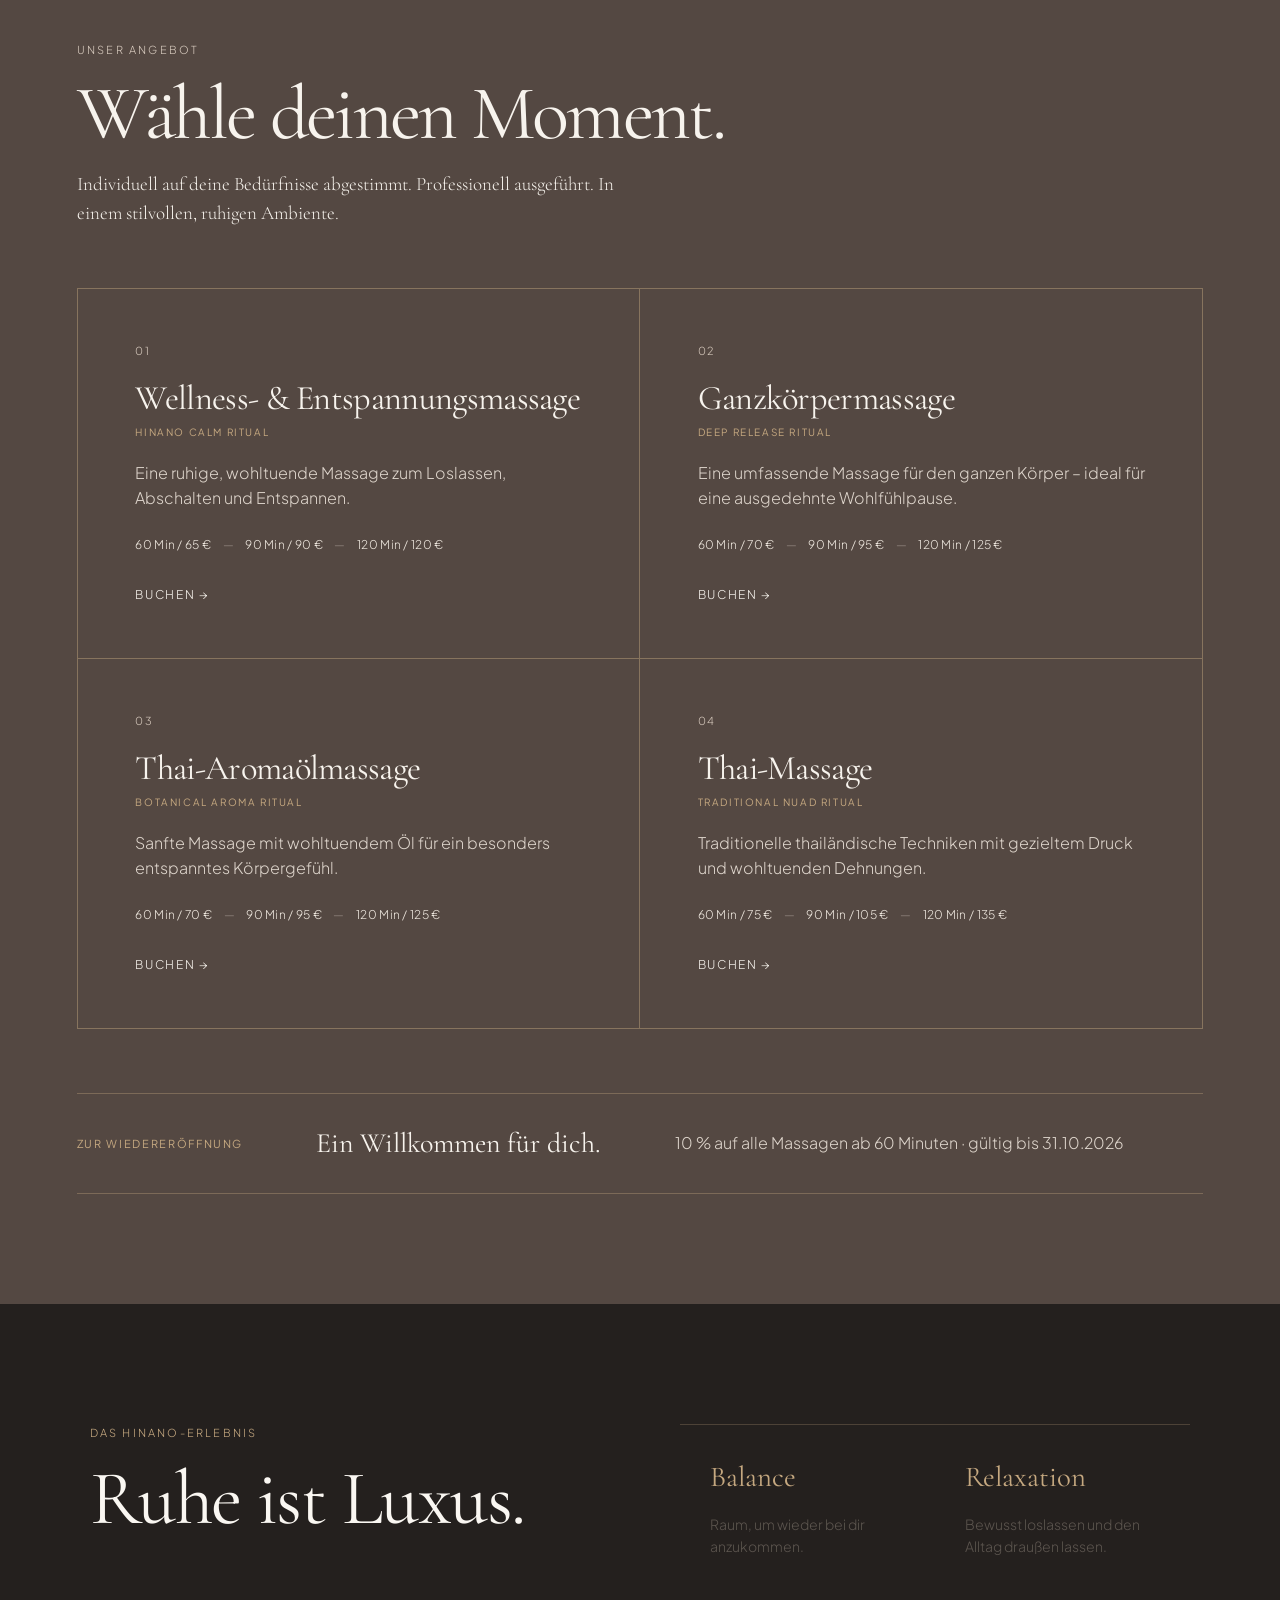
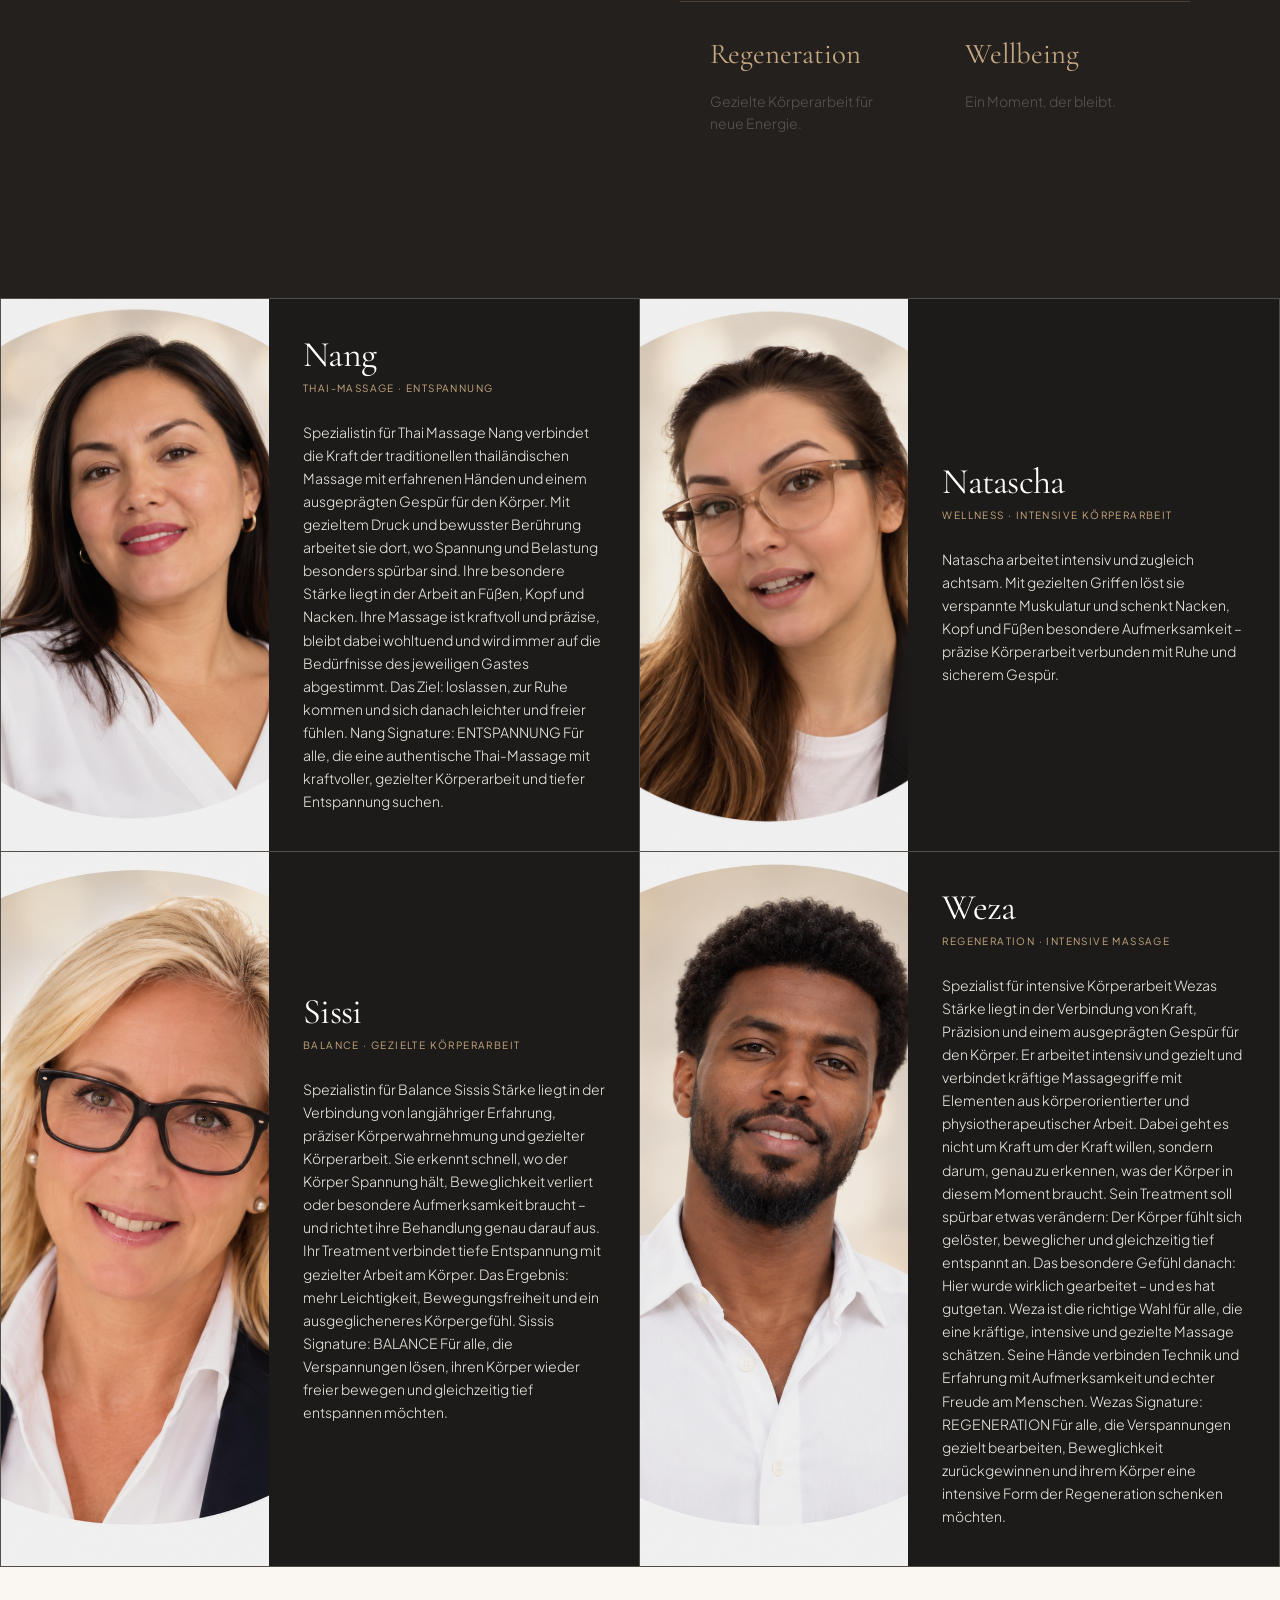
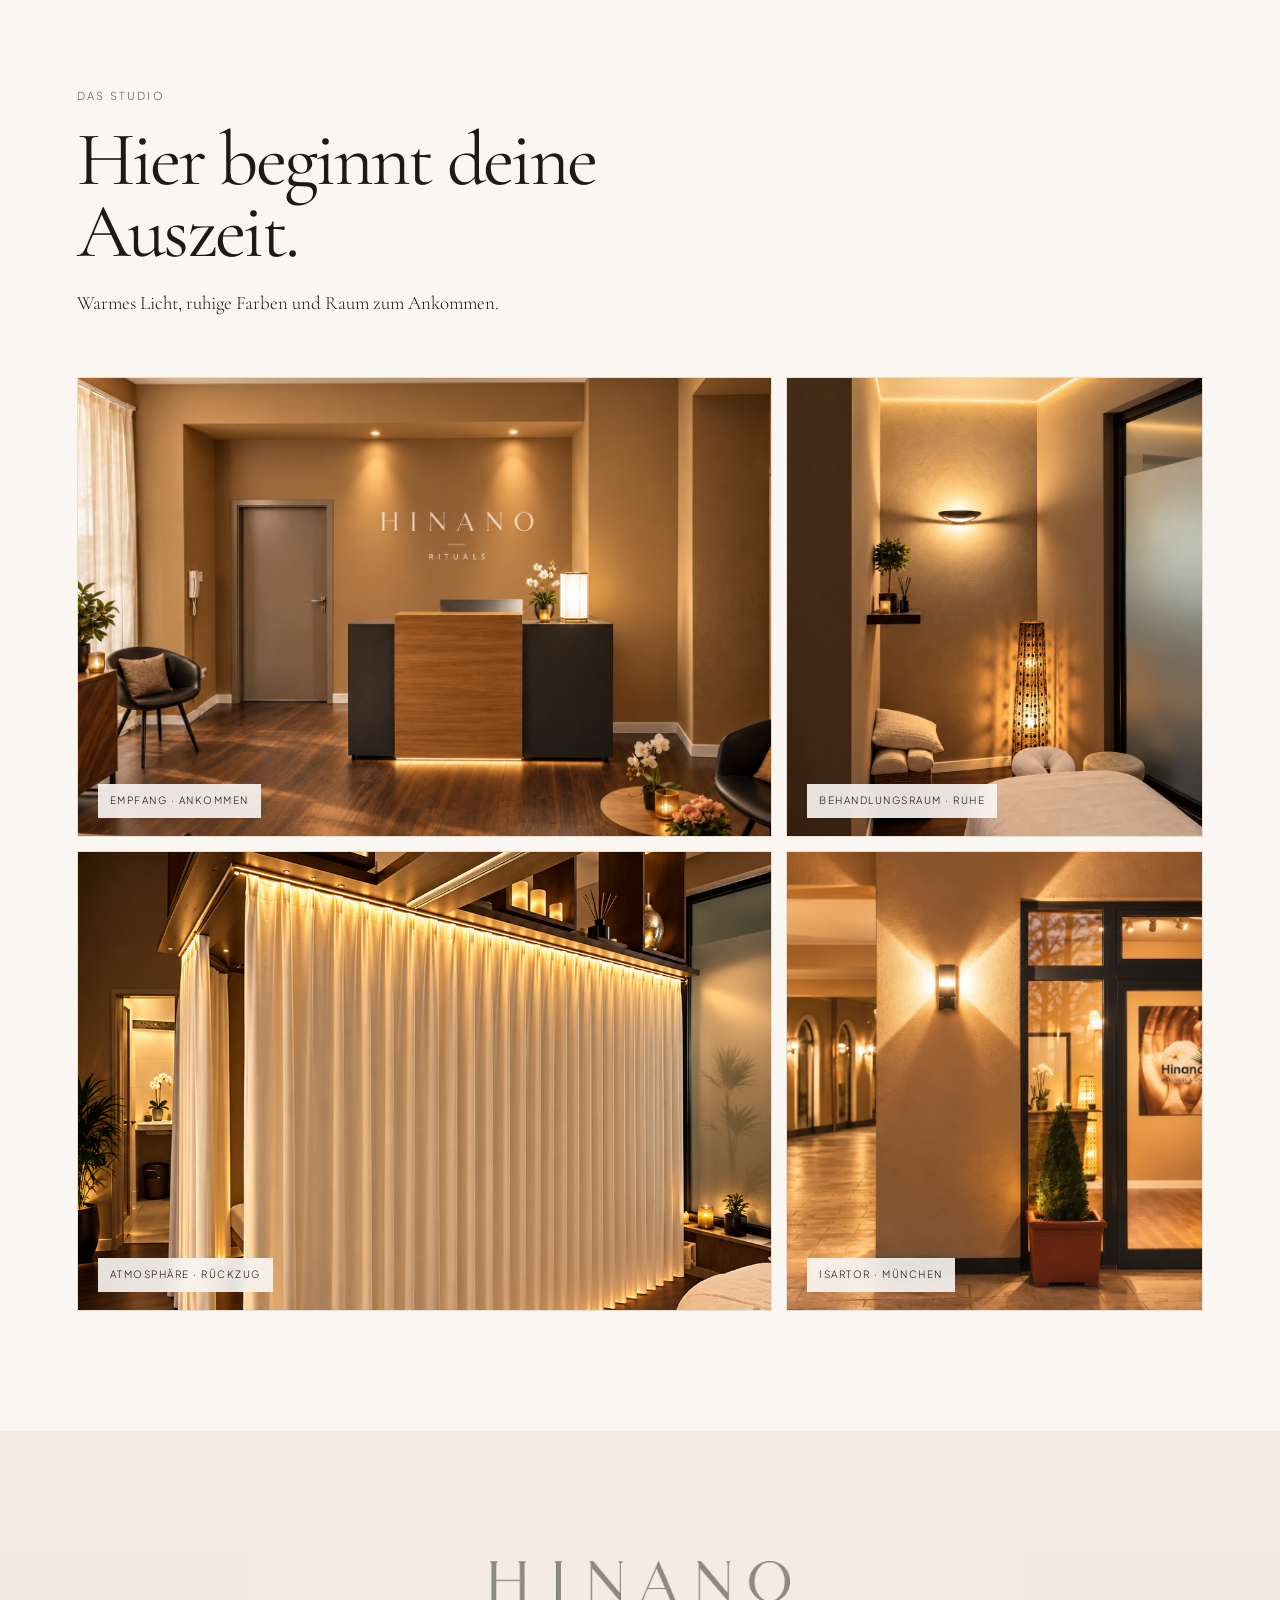
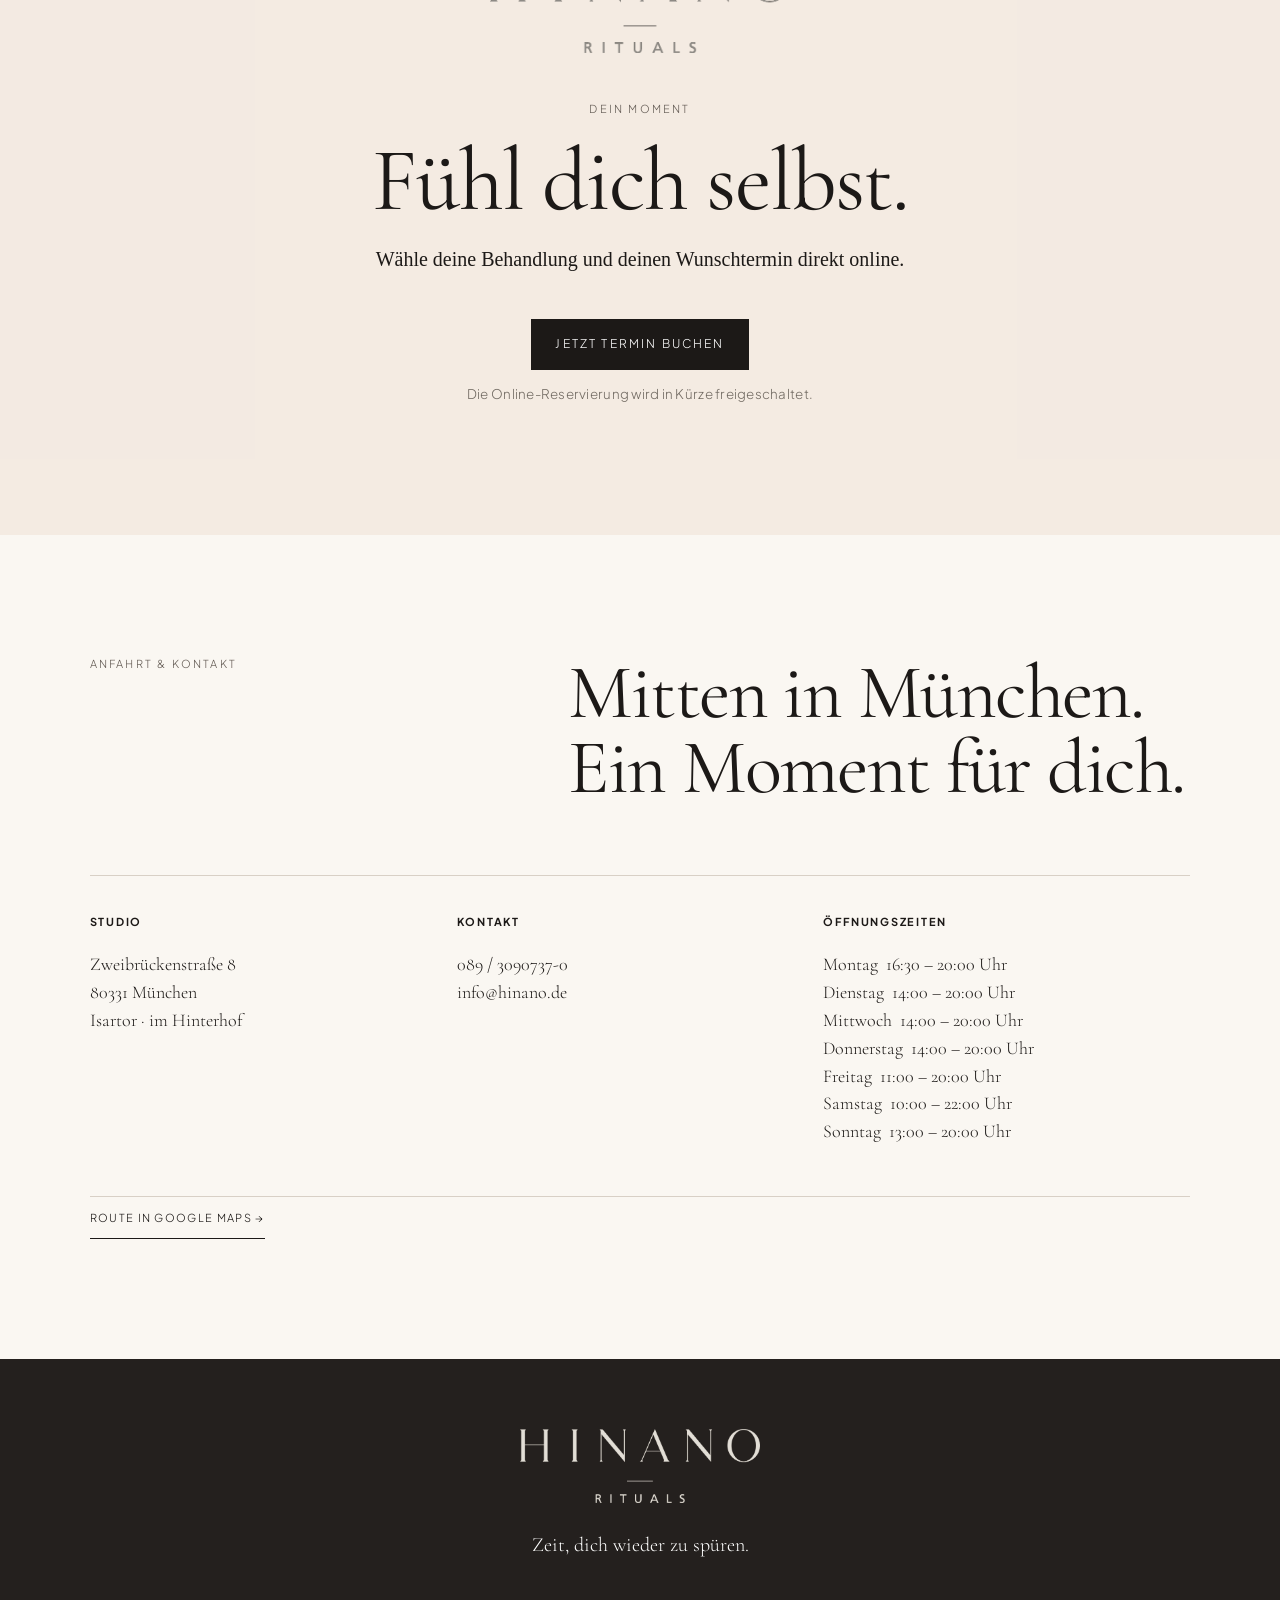
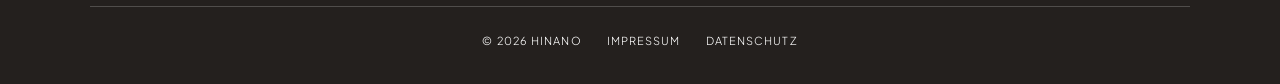
==== commit 1348b629: "Add files via upload" ====
--- a/index.html
+++ b/index.html
@@ -42,7 +42,7 @@
 <article class="team-card"><img src="assets/team-nang.png" alt="Nang – Spezialistin für Thai-Massage"><div><h3>Nang</h3><p class="team-role">Thai-Massage · Entspannung</p><p>Spezialistin für Thai Massage Nang verbindet die Kraft der traditionellen thailändischen Massage mit erfahrenen Händen und einem ausgeprägten Gespür für den Körper. Mit gezieltem Druck und bewusster Berührung arbeitet sie dort, wo Spannung und Belastung besonders spürbar sind. Ihre besondere Stärke liegt in der Arbeit an Füßen, Kopf und Nacken. Ihre Massage ist kraftvoll und präzise, bleibt dabei wohltuend und wird immer auf die Bedürfnisse des jeweiligen Gastes abgestimmt. Das Ziel: loslassen, zur Ruhe kommen und sich danach leichter und freier fühlen. Nang Signature: ENTSPANNUNG Für alle, die eine authentische Thai-Massage mit kraftvoller, gezielter Körperarbeit und tiefer Entspannung suchen.</p></div></article>
 <article class="team-card"><img src="assets/team-natascha.png" alt="Natascha – Massage und intensive Körperarbeit"><div><h3>Natascha</h3><p class="team-role">Wellness · intensive Körperarbeit</p><p>Natascha arbeitet intensiv und zugleich achtsam. Mit gezielten Griffen löst sie verspannte Muskulatur und schenkt Nacken, Kopf und Füßen besondere Aufmerksamkeit – präzise Körperarbeit verbunden mit Ruhe und sicherem Gespür.</p></div></article>
 <article class="team-card"><img src="assets/team-sissi.png" alt="Sissi – Spezialistin für Balance"><div><h3>Sissi</h3><p class="team-role">Balance · gezielte Körperarbeit</p><p>Spezialistin für Balance Sissis Stärke liegt in der Verbindung von langjähriger Erfahrung, präziser Körperwahrnehmung und gezielter Körperarbeit. Sie erkennt schnell, wo der Körper Spannung hält, Beweglichkeit verliert oder besondere Aufmerksamkeit braucht – und richtet ihre Behandlung genau darauf aus. Ihr Treatment verbindet tiefe Entspannung mit gezielter Arbeit am Körper. Das Ergebnis: mehr Leichtigkeit, Bewegungsfreiheit und ein ausgeglicheneres Körpergefühl. Sissis Signature: BALANCE Für alle, die Verspannungen lösen, ihren Körper wieder freier bewegen und gleichzeitig tief entspannen möchten.</p></div></article>
-<article class="team-card"><img src="assets/team-wezz.png" alt="Wezz – Spezialist für intensive Körperarbeit"><div><h3>Wezz</h3><p class="team-role">Regeneration · intensive Massage</p><p>Spezialist für intensive Körperarbeit Wezas Stärke liegt in der Verbindung von Kraft, Präzision und einem ausgeprägten Gespür für den Körper. Er arbeitet intensiv und gezielt und verbindet kräftige Massagegriffe mit Elementen aus körperorientierter und physiotherapeutischer Arbeit. Dabei geht es nicht um Kraft um der Kraft willen, sondern darum, genau zu erkennen, was der Körper in diesem Moment braucht. Sein Treatment soll spürbar etwas verändern: Der Körper fühlt sich gelöster, beweglicher und gleichzeitig tief entspannt an. Das besondere Gefühl danach: Hier wurde wirklich gearbeitet – und es hat gutgetan. Weza ist die richtige Wahl für alle, die eine kräftige, intensive und gezielte Massage schätzen. Seine Hände verbinden Technik und Erfahrung mit Aufmerksamkeit und echter Freude am Menschen. Wezas Signature: REGENERATION Für alle, die Verspannungen gezielt bearbeiten, Beweglichkeit zurückgewinnen und ihrem Körper eine intensive Form der Regeneration schenken möchten.</p></div></article>
+<article class="team-card"><img src="assets/team-wezz.png" alt="Wezz – Spezialist für intensive Körperarbeit"><div><h3>Weza</h3><p class="team-role">Regeneration · intensive Massage</p><p>Spezialist für intensive Körperarbeit Wezas Stärke liegt in der Verbindung von Kraft, Präzision und einem ausgeprägten Gespür für den Körper. Er arbeitet intensiv und gezielt und verbindet kräftige Massagegriffe mit Elementen aus körperorientierter und physiotherapeutischer Arbeit. Dabei geht es nicht um Kraft um der Kraft willen, sondern darum, genau zu erkennen, was der Körper in diesem Moment braucht. Sein Treatment soll spürbar etwas verändern: Der Körper fühlt sich gelöster, beweglicher und gleichzeitig tief entspannt an. Das besondere Gefühl danach: Hier wurde wirklich gearbeitet – und es hat gutgetan. Weza ist die richtige Wahl für alle, die eine kräftige, intensive und gezielte Massage schätzen. Seine Hände verbinden Technik und Erfahrung mit Aufmerksamkeit und echter Freude am Menschen. Wezas Signature: REGENERATION Für alle, die Verspannungen gezielt bearbeiten, Beweglichkeit zurückgewinnen und ihrem Körper eine intensive Form der Regeneration schenken möchten.</p></div></article>
 </div></section>
 <section class="studio" id="studio"><div class="section-title"><p class="eyebrow">Das Studio</p><h2>Hier beginnt deine Auszeit.</h2><p>Warmes Licht, ruhige Farben und Raum zum Ankommen.</p></div><div class="gallery gallery-new">
 <figure class="gallery-reception"><img src="assets/studio-empfang-neu.png" alt="Empfangsbereich des Hinano Studios"><figcaption>Empfang · Ankommen</figcaption></figure>
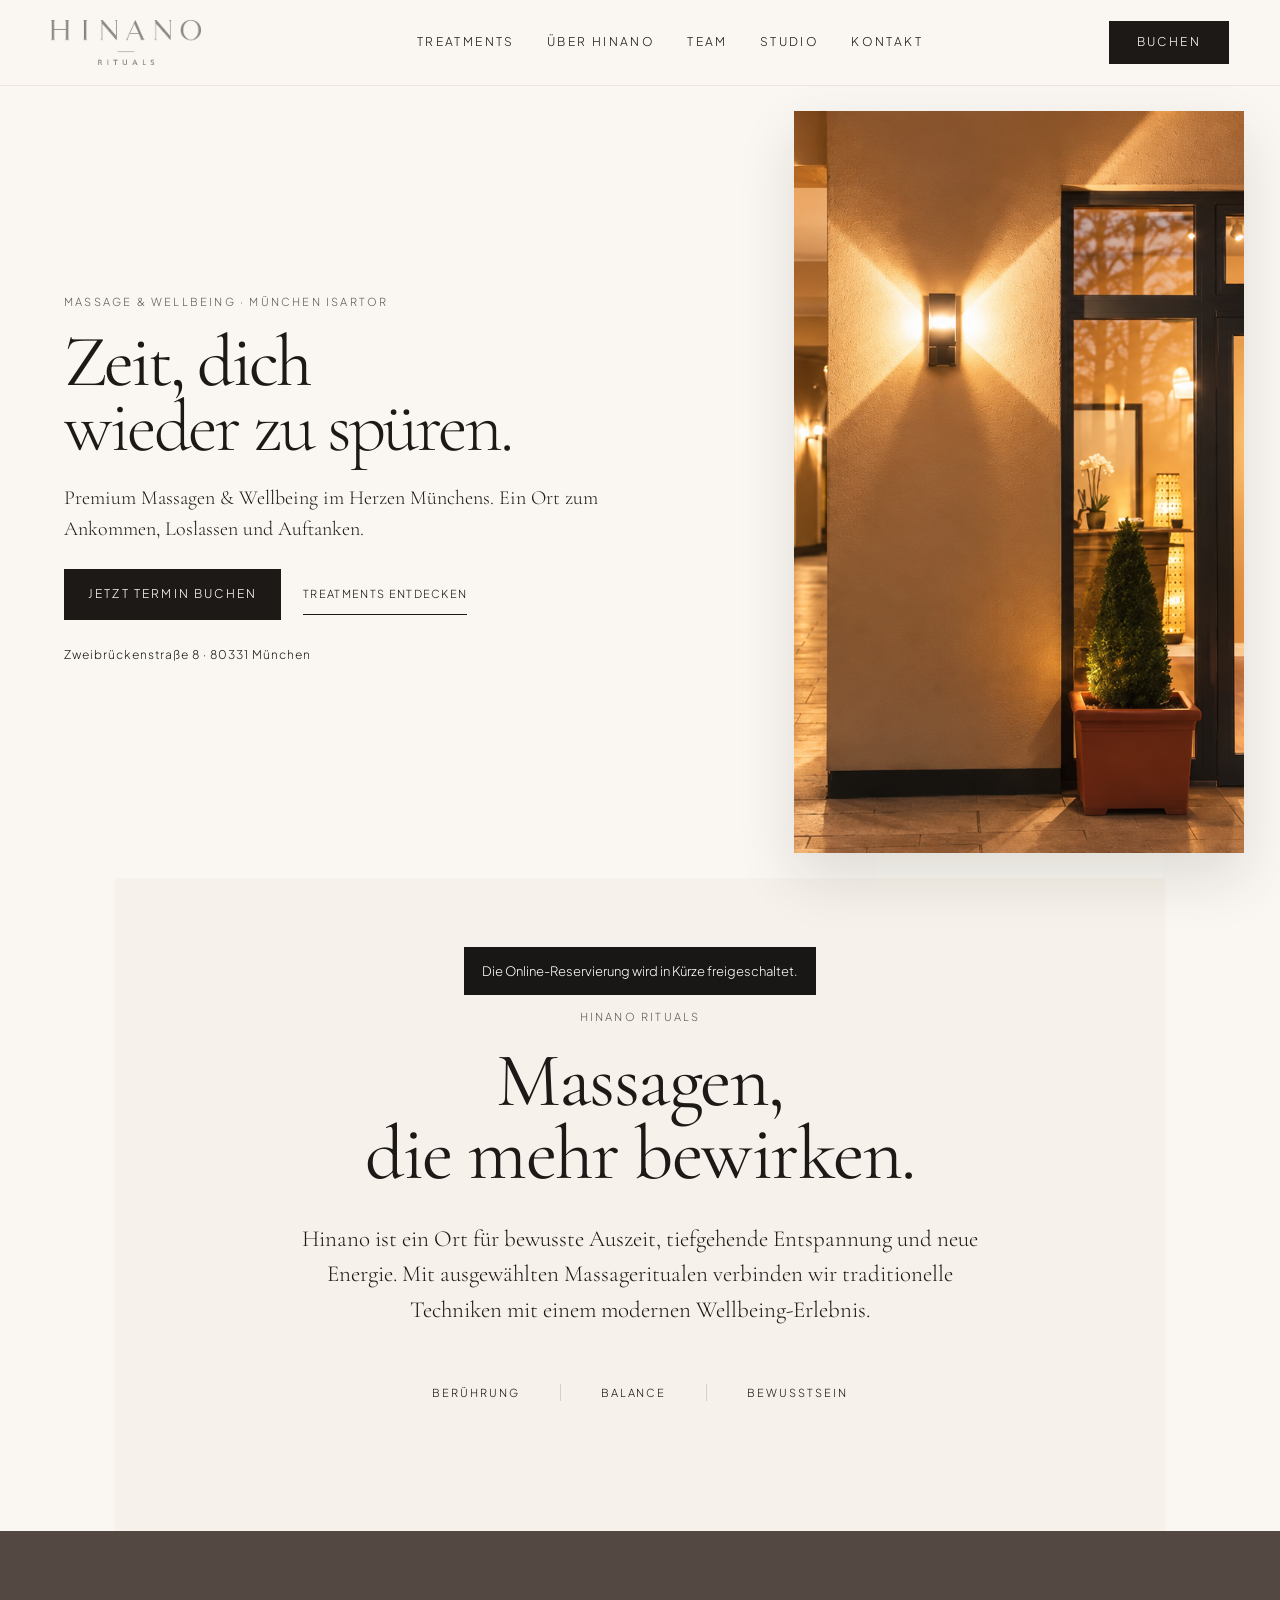
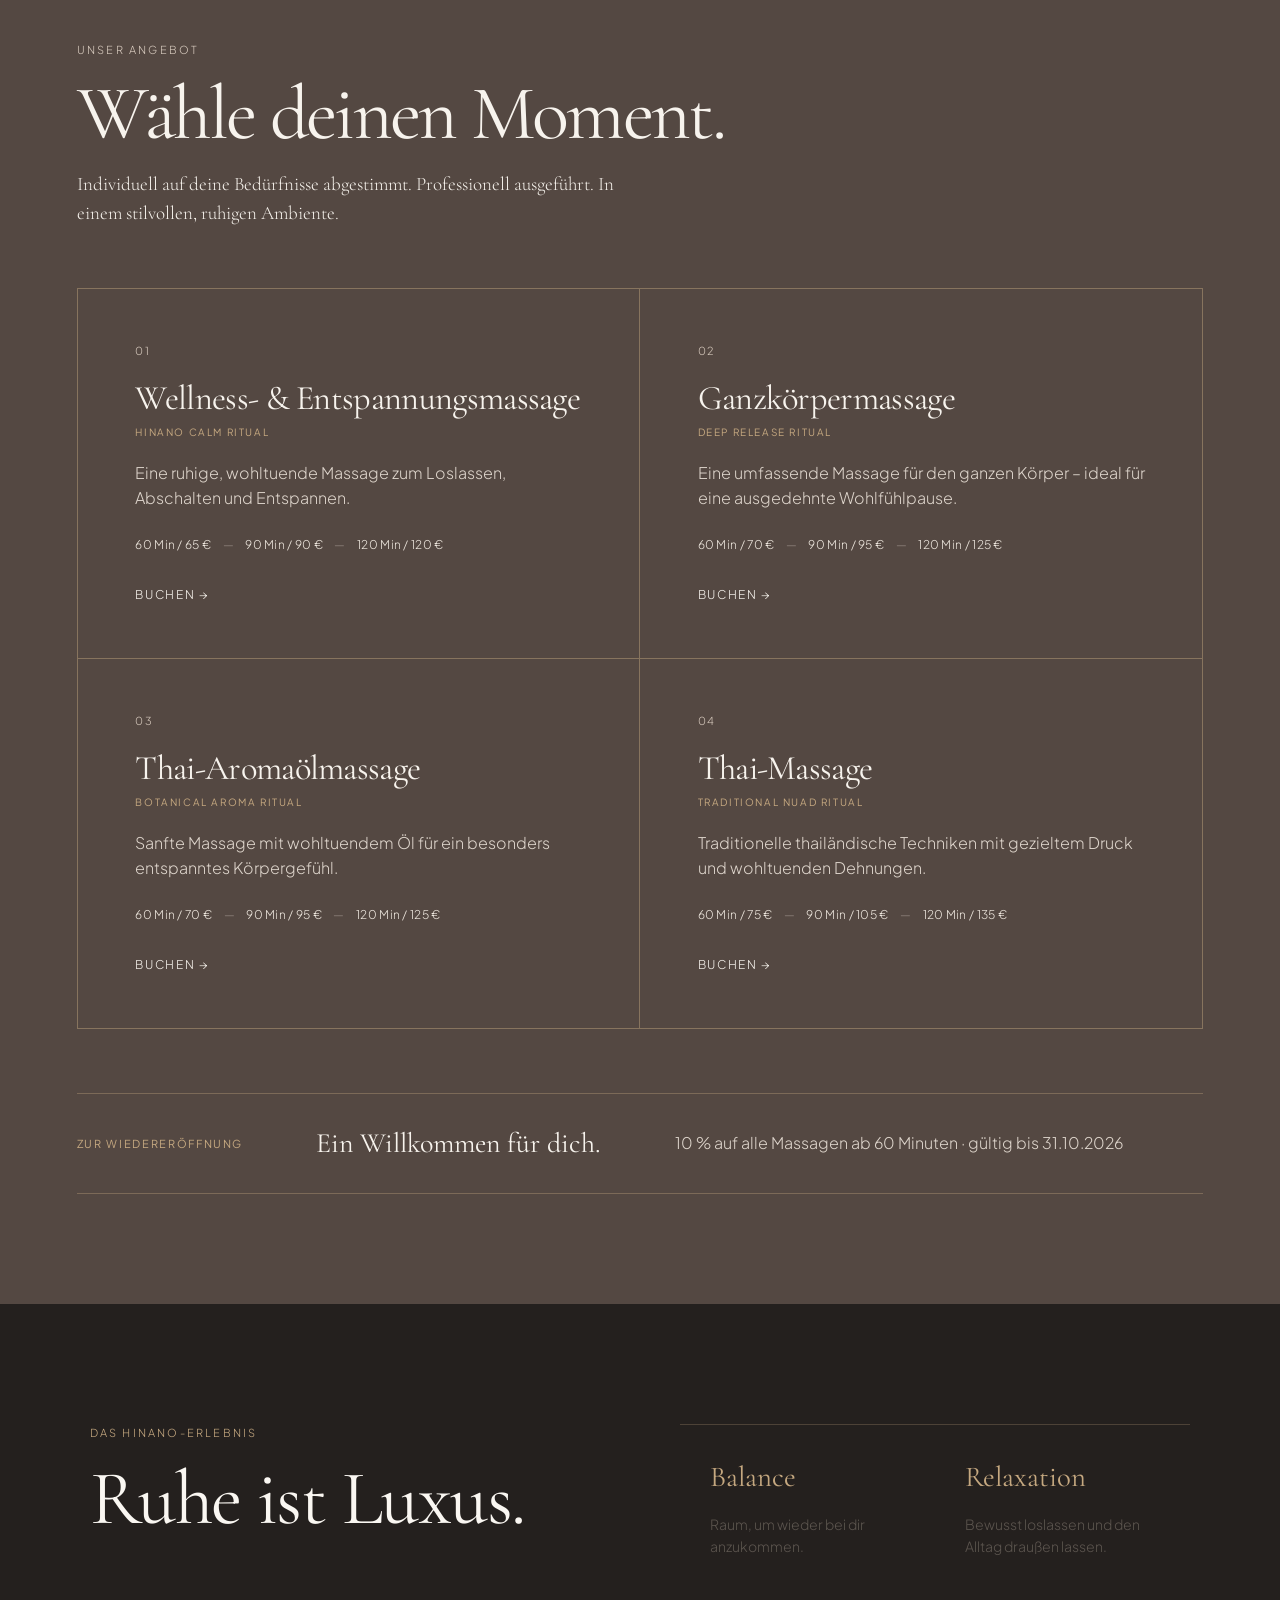
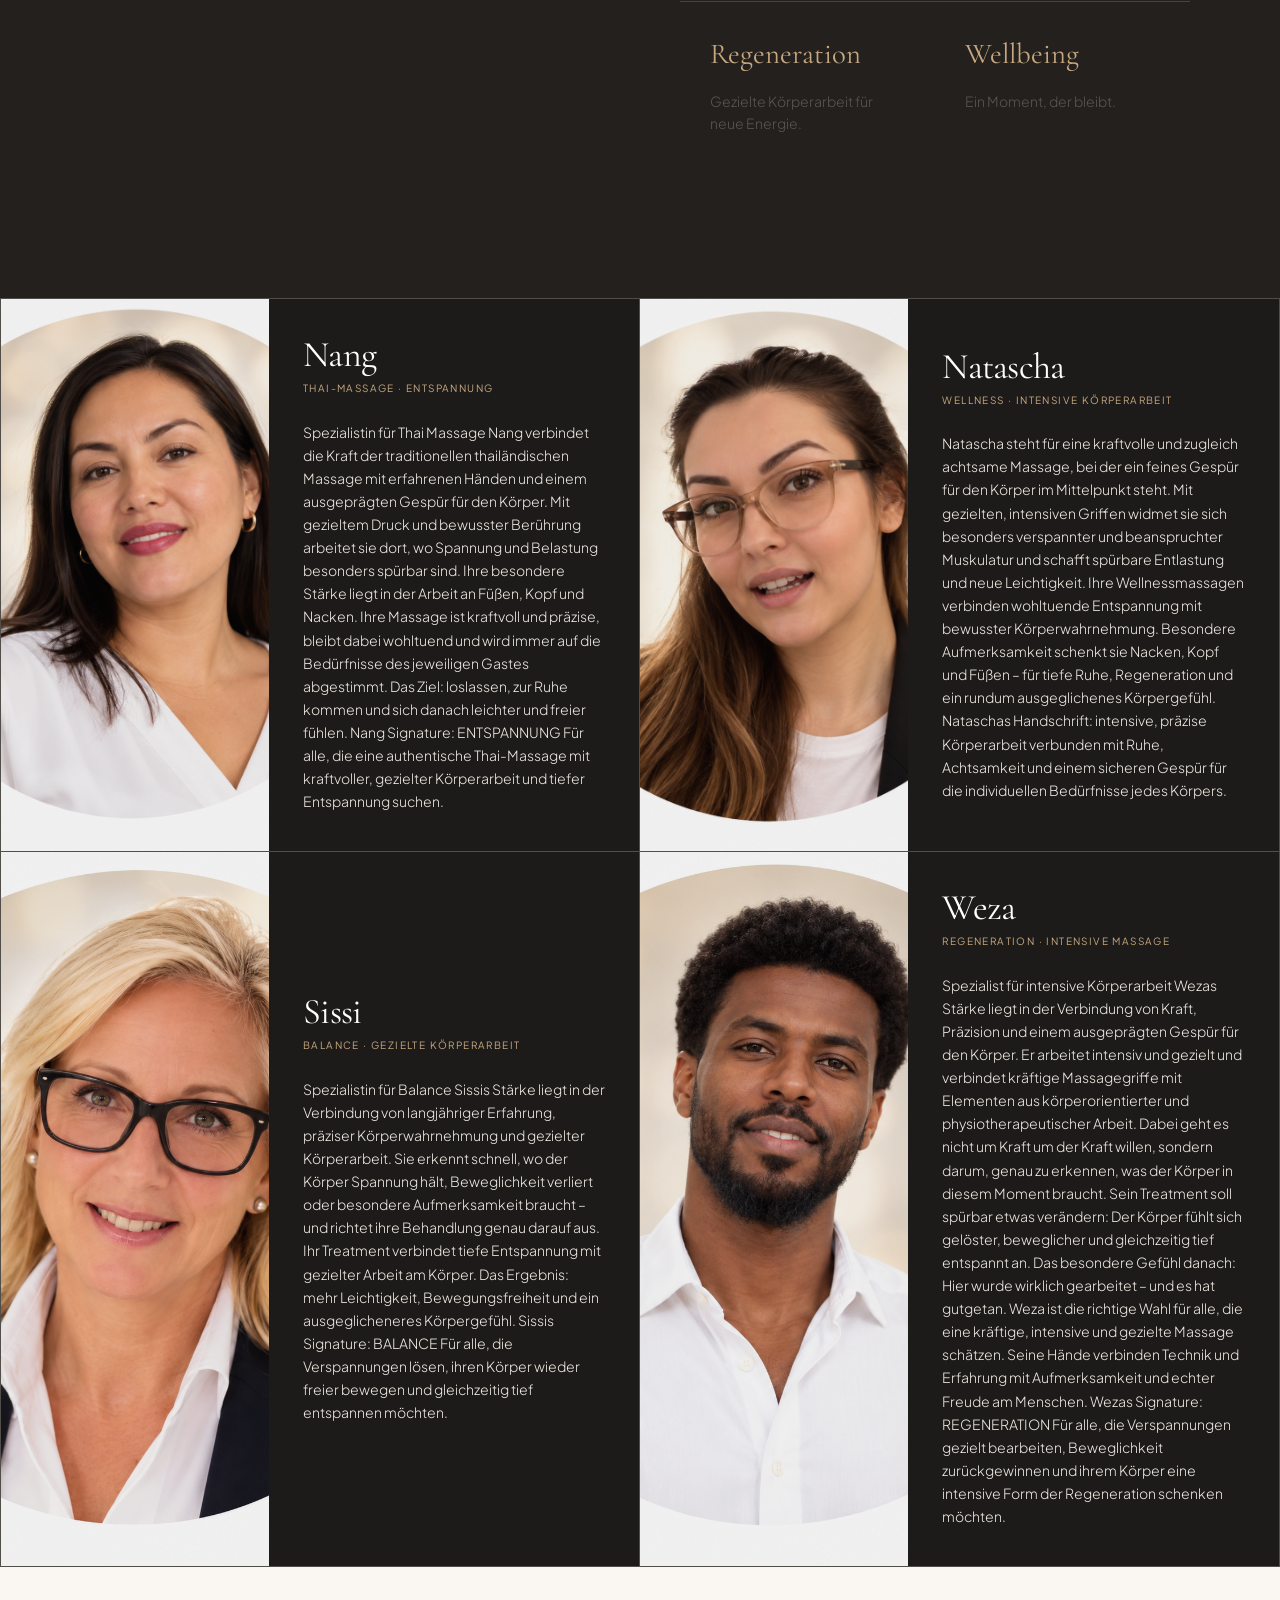
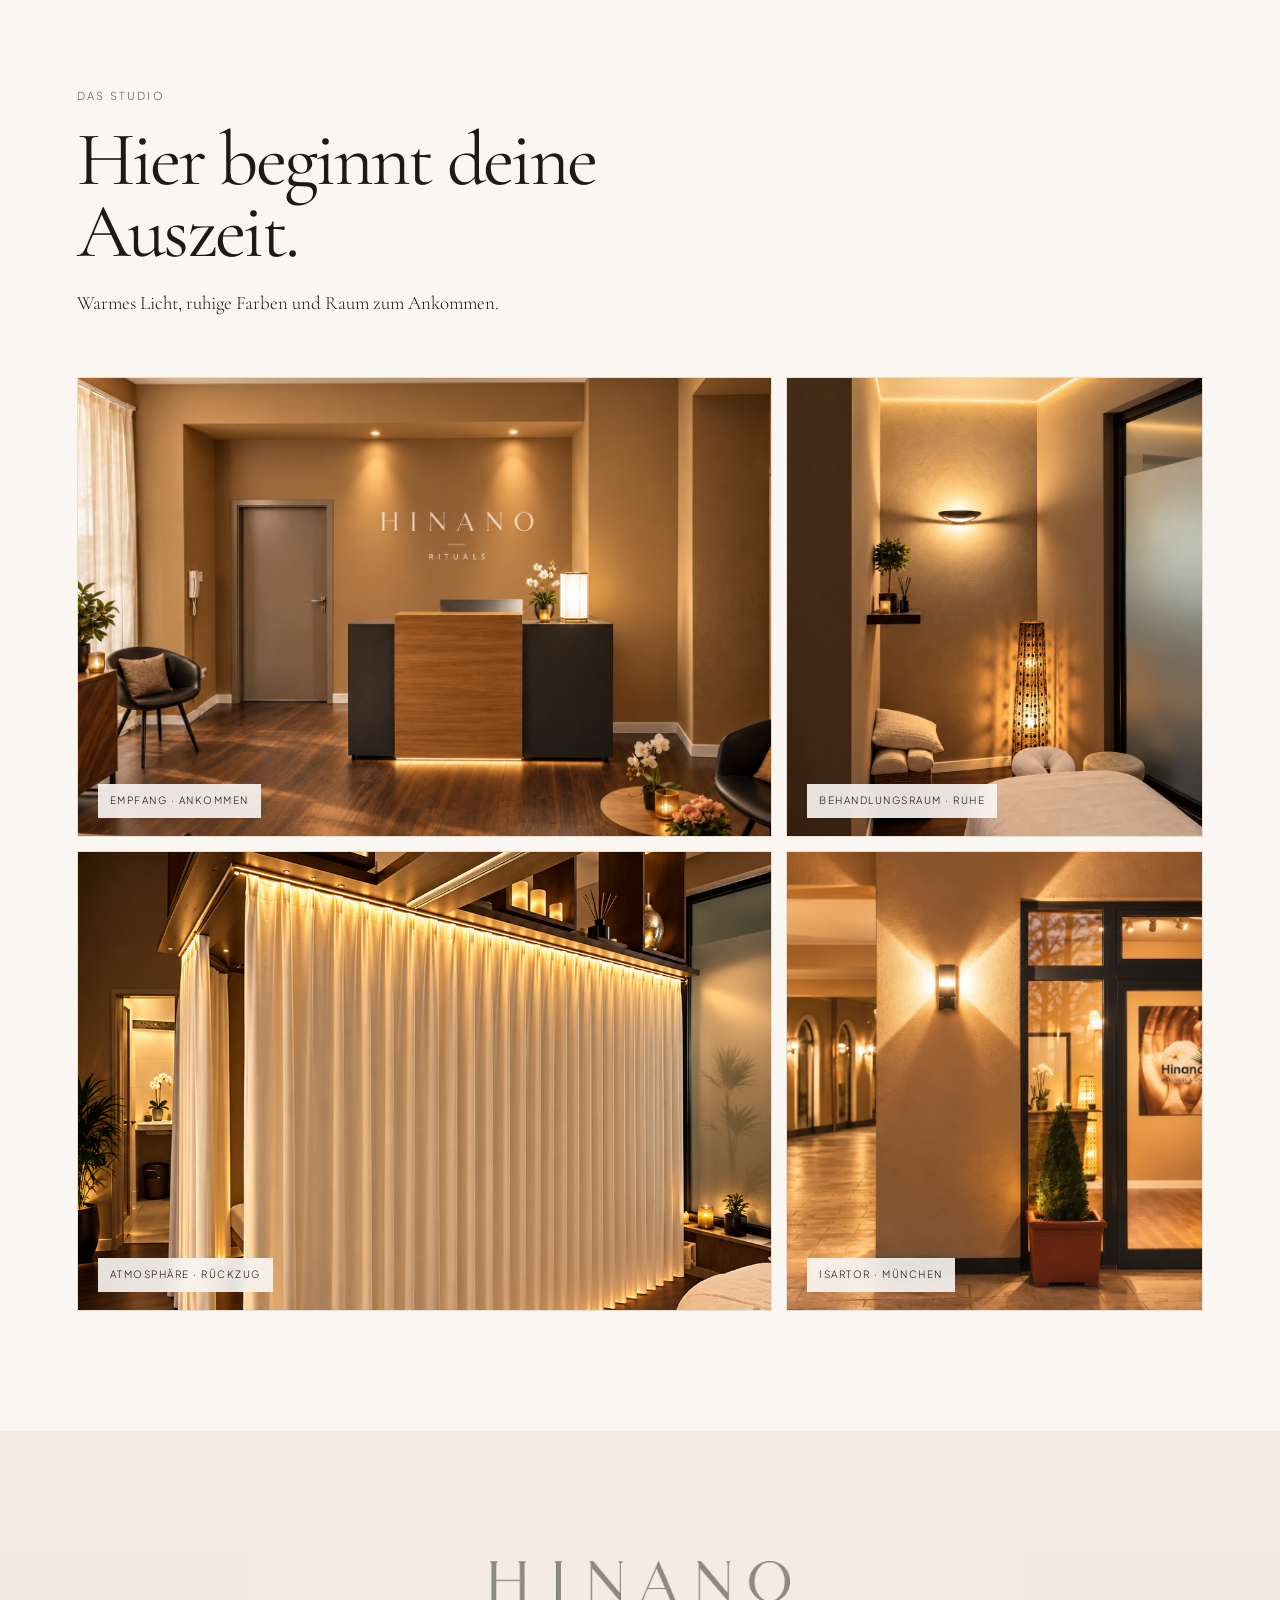
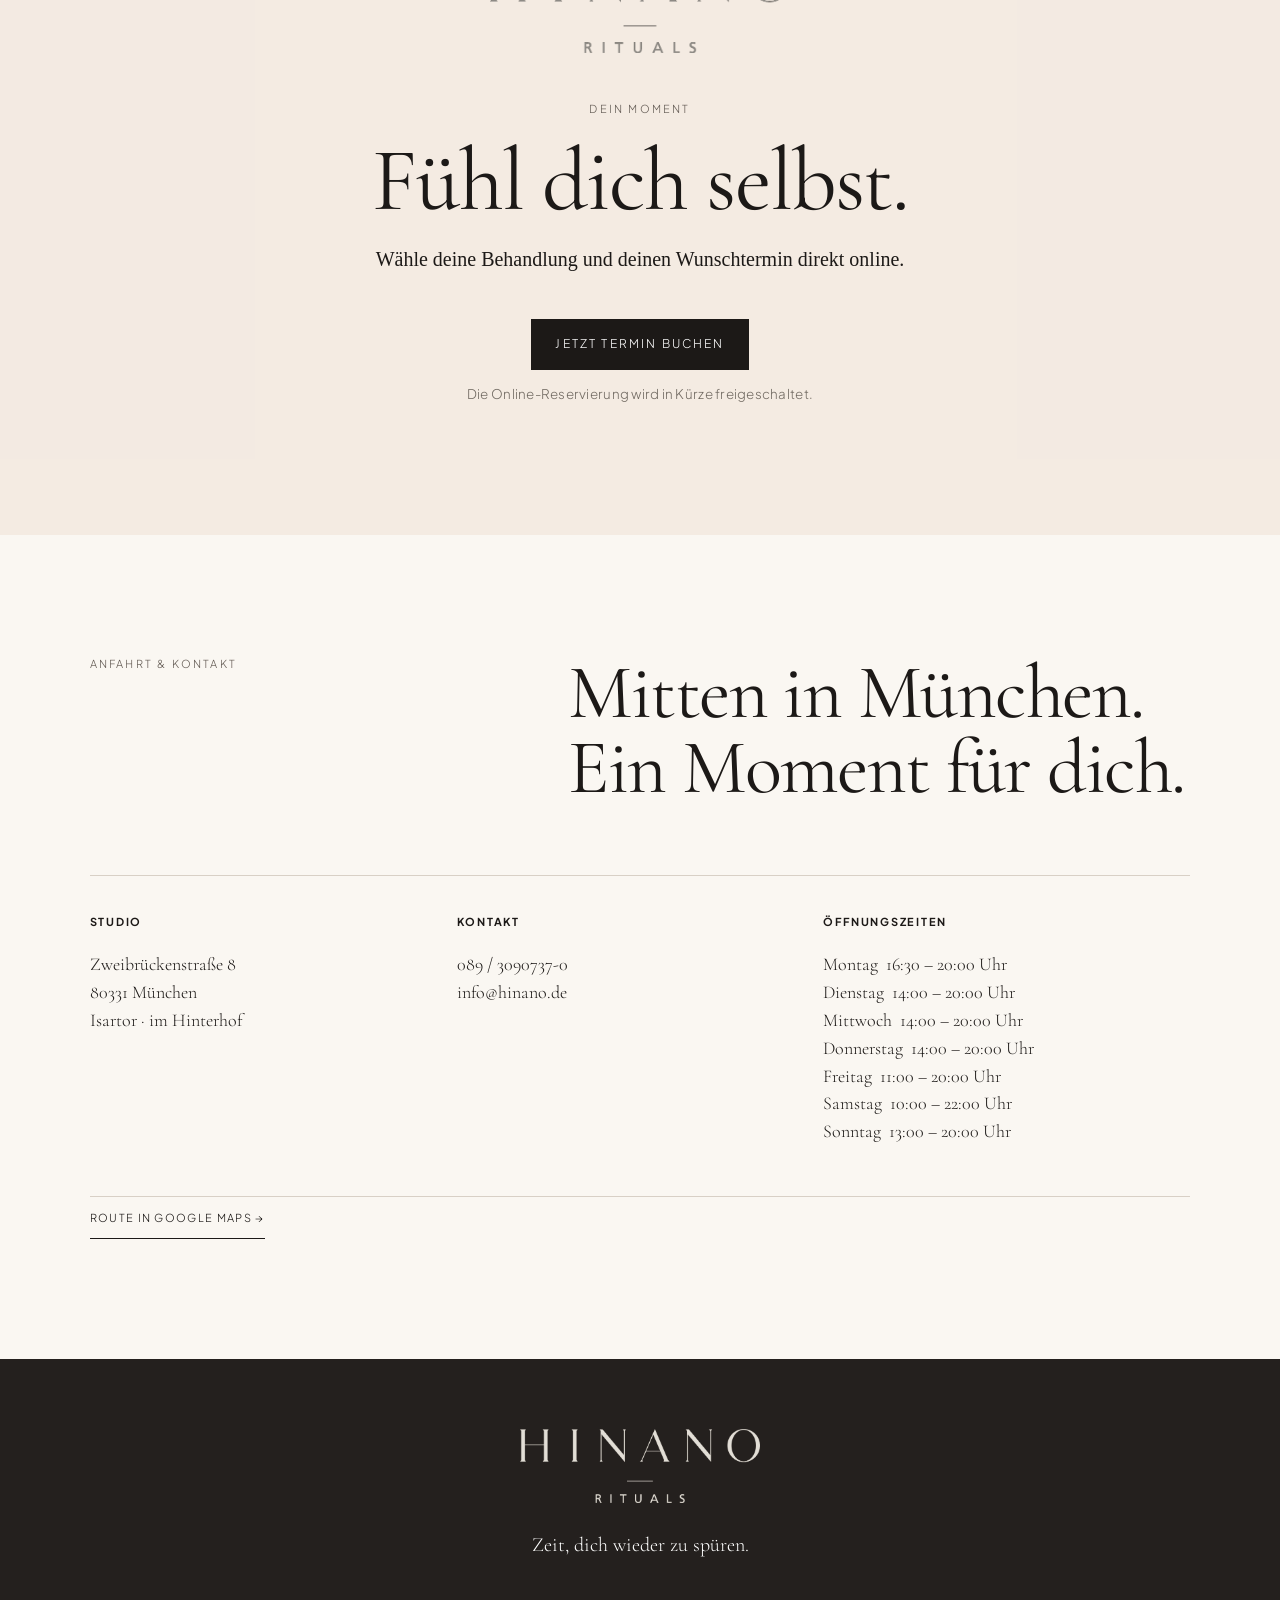
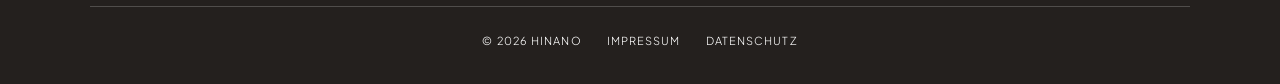
==== commit a49514ff: "Add files via upload" ====
--- a/index.html
+++ b/index.html
@@ -40,7 +40,7 @@
 <section class="experience"><div><p class="eyebrow">Das Hinano-Erlebnis</p><h2>Ruhe ist Luxus.</h2></div><div class="experience-grid"><article><b>Balance</b><p>Raum, um wieder bei dir anzukommen.</p></article><article><b>Relaxation</b><p>Bewusst loslassen und den Alltag draußen lassen.</p></article><article><b>Regeneration</b><p>Gezielte Körperarbeit für neue Energie.</p></article><article><b>Wellbeing</b><p>Ein Moment, der bleibt.</p></article></div></section>
 <section class="team" id="team"><div class="team-intro"><p class="eyebrow">Unser Team</p><h2>Erfahrene Hände.<br>Mit Feingefühl.</h2><p>Jede Massage trägt eine eigene Handschrift. Lerne unser Team und seine Schwerpunkte kennen.</p></div><div class="team-grid">
 <article class="team-card"><img src="assets/team-nang.png" alt="Nang – Spezialistin für Thai-Massage"><div><h3>Nang</h3><p class="team-role">Thai-Massage · Entspannung</p><p>Spezialistin für Thai Massage Nang verbindet die Kraft der traditionellen thailändischen Massage mit erfahrenen Händen und einem ausgeprägten Gespür für den Körper. Mit gezieltem Druck und bewusster Berührung arbeitet sie dort, wo Spannung und Belastung besonders spürbar sind. Ihre besondere Stärke liegt in der Arbeit an Füßen, Kopf und Nacken. Ihre Massage ist kraftvoll und präzise, bleibt dabei wohltuend und wird immer auf die Bedürfnisse des jeweiligen Gastes abgestimmt. Das Ziel: loslassen, zur Ruhe kommen und sich danach leichter und freier fühlen. Nang Signature: ENTSPANNUNG Für alle, die eine authentische Thai-Massage mit kraftvoller, gezielter Körperarbeit und tiefer Entspannung suchen.</p></div></article>
-<article class="team-card"><img src="assets/team-natascha.png" alt="Natascha – Massage und intensive Körperarbeit"><div><h3>Natascha</h3><p class="team-role">Wellness · intensive Körperarbeit</p><p>Natascha arbeitet intensiv und zugleich achtsam. Mit gezielten Griffen löst sie verspannte Muskulatur und schenkt Nacken, Kopf und Füßen besondere Aufmerksamkeit – präzise Körperarbeit verbunden mit Ruhe und sicherem Gespür.</p></div></article>
+<article class="team-card"><img src="assets/team-natascha.png" alt="Natascha – Massage und intensive Körperarbeit"><div><h3>Natascha</h3><p class="team-role">Wellness · intensive Körperarbeit</p><p>Natascha steht für eine kraftvolle und zugleich achtsame Massage, bei der ein feines Gespür für den Körper im Mittelpunkt steht. Mit gezielten, intensiven Griffen widmet sie sich besonders verspannter und beanspruchter Muskulatur und schafft spürbare Entlastung und neue Leichtigkeit. Ihre Wellnessmassagen verbinden wohltuende Entspannung mit bewusster Körperwahrnehmung. Besondere Aufmerksamkeit schenkt sie Nacken, Kopf und Füßen – für tiefe Ruhe, Regeneration und ein rundum ausgeglichenes Körpergefühl. Nataschas Handschrift: intensive, präzise Körperarbeit verbunden mit Ruhe, Achtsamkeit und einem sicheren Gespür für die individuellen Bedürfnisse jedes Körpers.</p></div></article>
 <article class="team-card"><img src="assets/team-sissi.png" alt="Sissi – Spezialistin für Balance"><div><h3>Sissi</h3><p class="team-role">Balance · gezielte Körperarbeit</p><p>Spezialistin für Balance Sissis Stärke liegt in der Verbindung von langjähriger Erfahrung, präziser Körperwahrnehmung und gezielter Körperarbeit. Sie erkennt schnell, wo der Körper Spannung hält, Beweglichkeit verliert oder besondere Aufmerksamkeit braucht – und richtet ihre Behandlung genau darauf aus. Ihr Treatment verbindet tiefe Entspannung mit gezielter Arbeit am Körper. Das Ergebnis: mehr Leichtigkeit, Bewegungsfreiheit und ein ausgeglicheneres Körpergefühl. Sissis Signature: BALANCE Für alle, die Verspannungen lösen, ihren Körper wieder freier bewegen und gleichzeitig tief entspannen möchten.</p></div></article>
 <article class="team-card"><img src="assets/team-wezz.png" alt="Wezz – Spezialist für intensive Körperarbeit"><div><h3>Weza</h3><p class="team-role">Regeneration · intensive Massage</p><p>Spezialist für intensive Körperarbeit Wezas Stärke liegt in der Verbindung von Kraft, Präzision und einem ausgeprägten Gespür für den Körper. Er arbeitet intensiv und gezielt und verbindet kräftige Massagegriffe mit Elementen aus körperorientierter und physiotherapeutischer Arbeit. Dabei geht es nicht um Kraft um der Kraft willen, sondern darum, genau zu erkennen, was der Körper in diesem Moment braucht. Sein Treatment soll spürbar etwas verändern: Der Körper fühlt sich gelöster, beweglicher und gleichzeitig tief entspannt an. Das besondere Gefühl danach: Hier wurde wirklich gearbeitet – und es hat gutgetan. Weza ist die richtige Wahl für alle, die eine kräftige, intensive und gezielte Massage schätzen. Seine Hände verbinden Technik und Erfahrung mit Aufmerksamkeit und echter Freude am Menschen. Wezas Signature: REGENERATION Für alle, die Verspannungen gezielt bearbeiten, Beweglichkeit zurückgewinnen und ihrem Körper eine intensive Form der Regeneration schenken möchten.</p></div></article>
 </div></section>
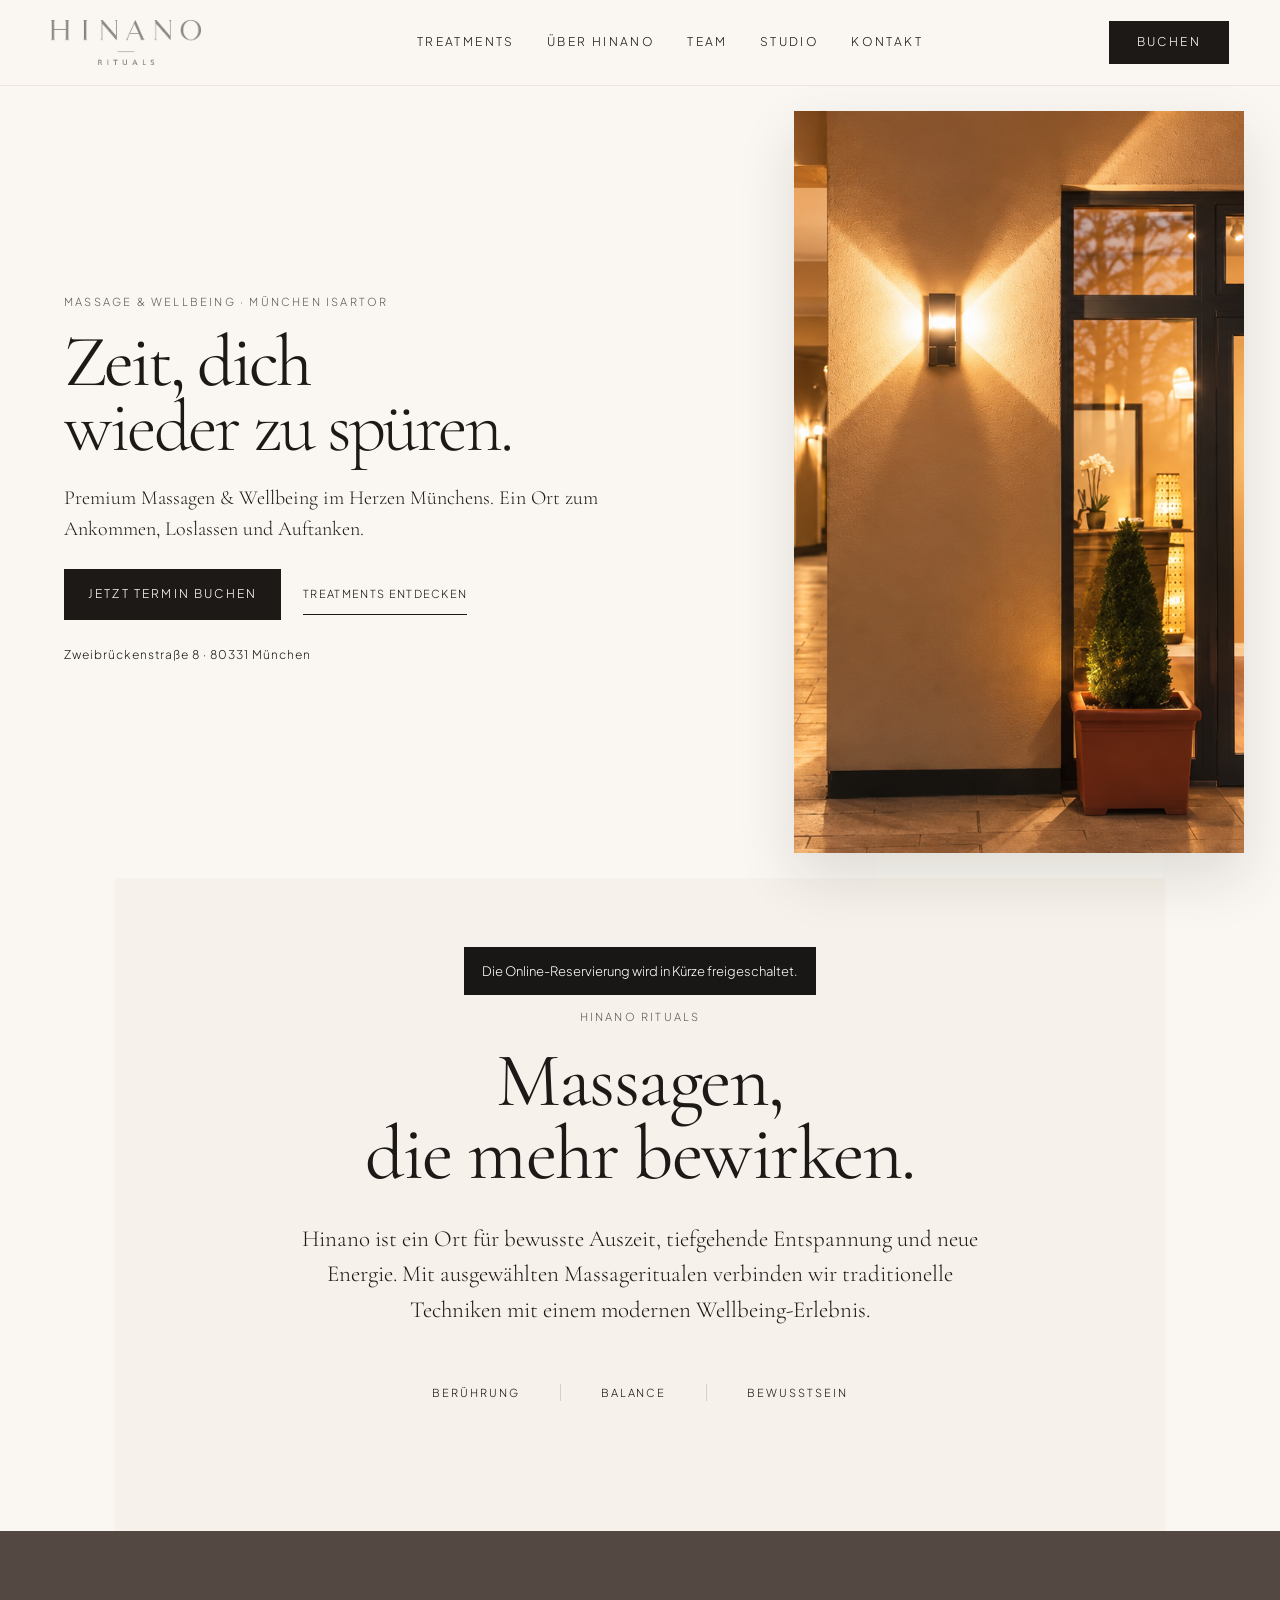
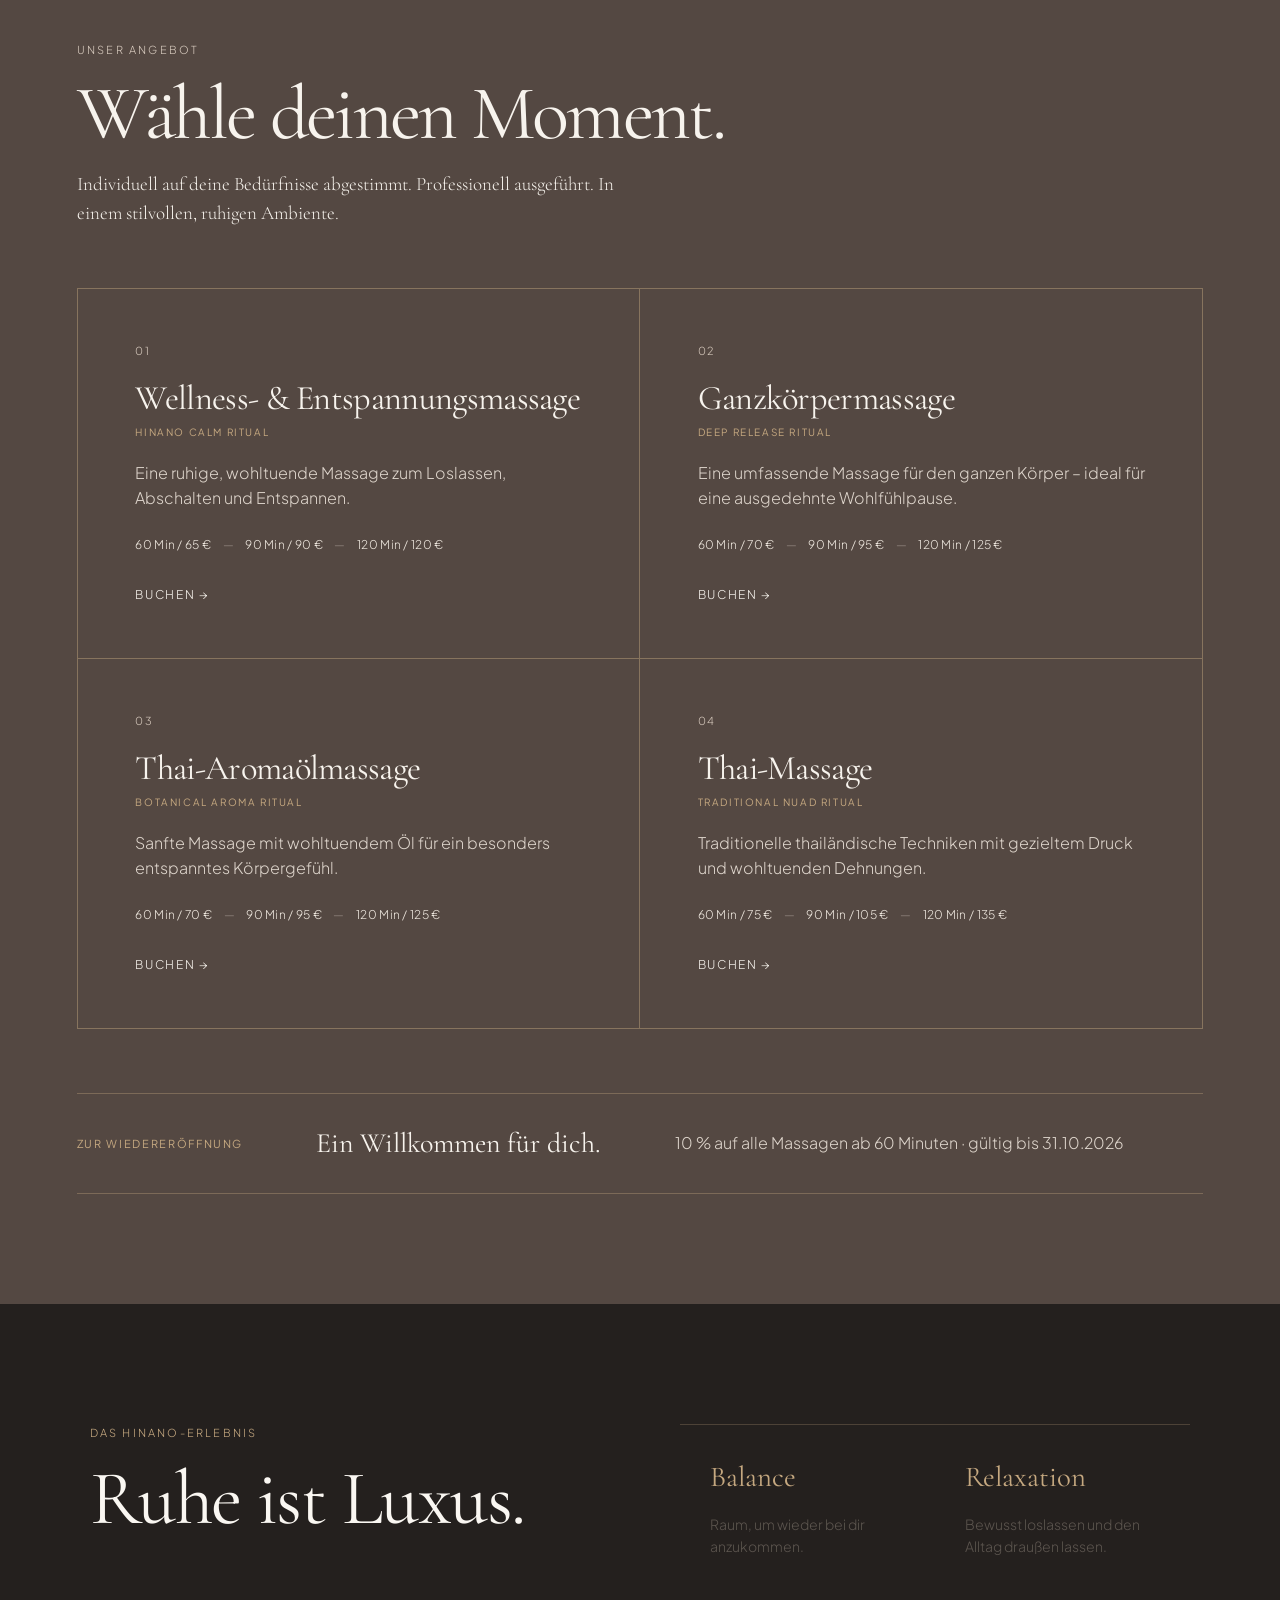
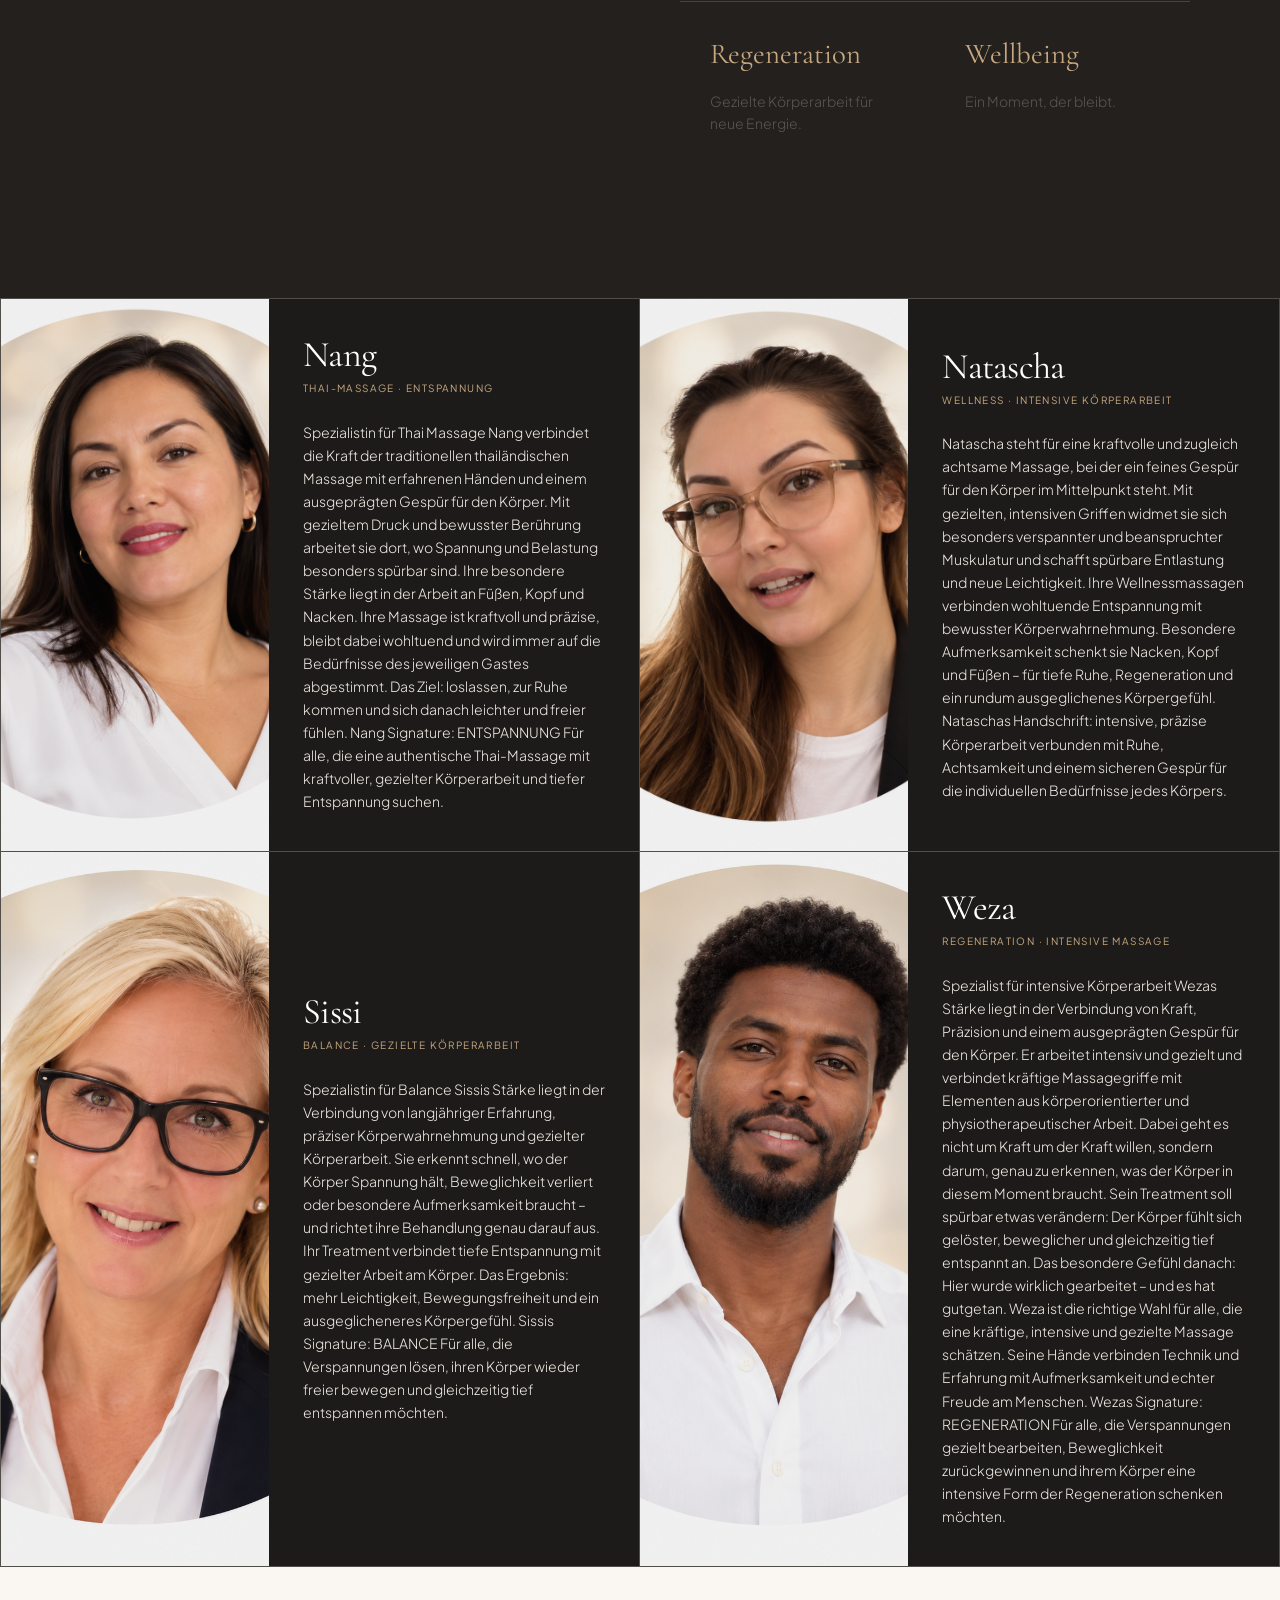
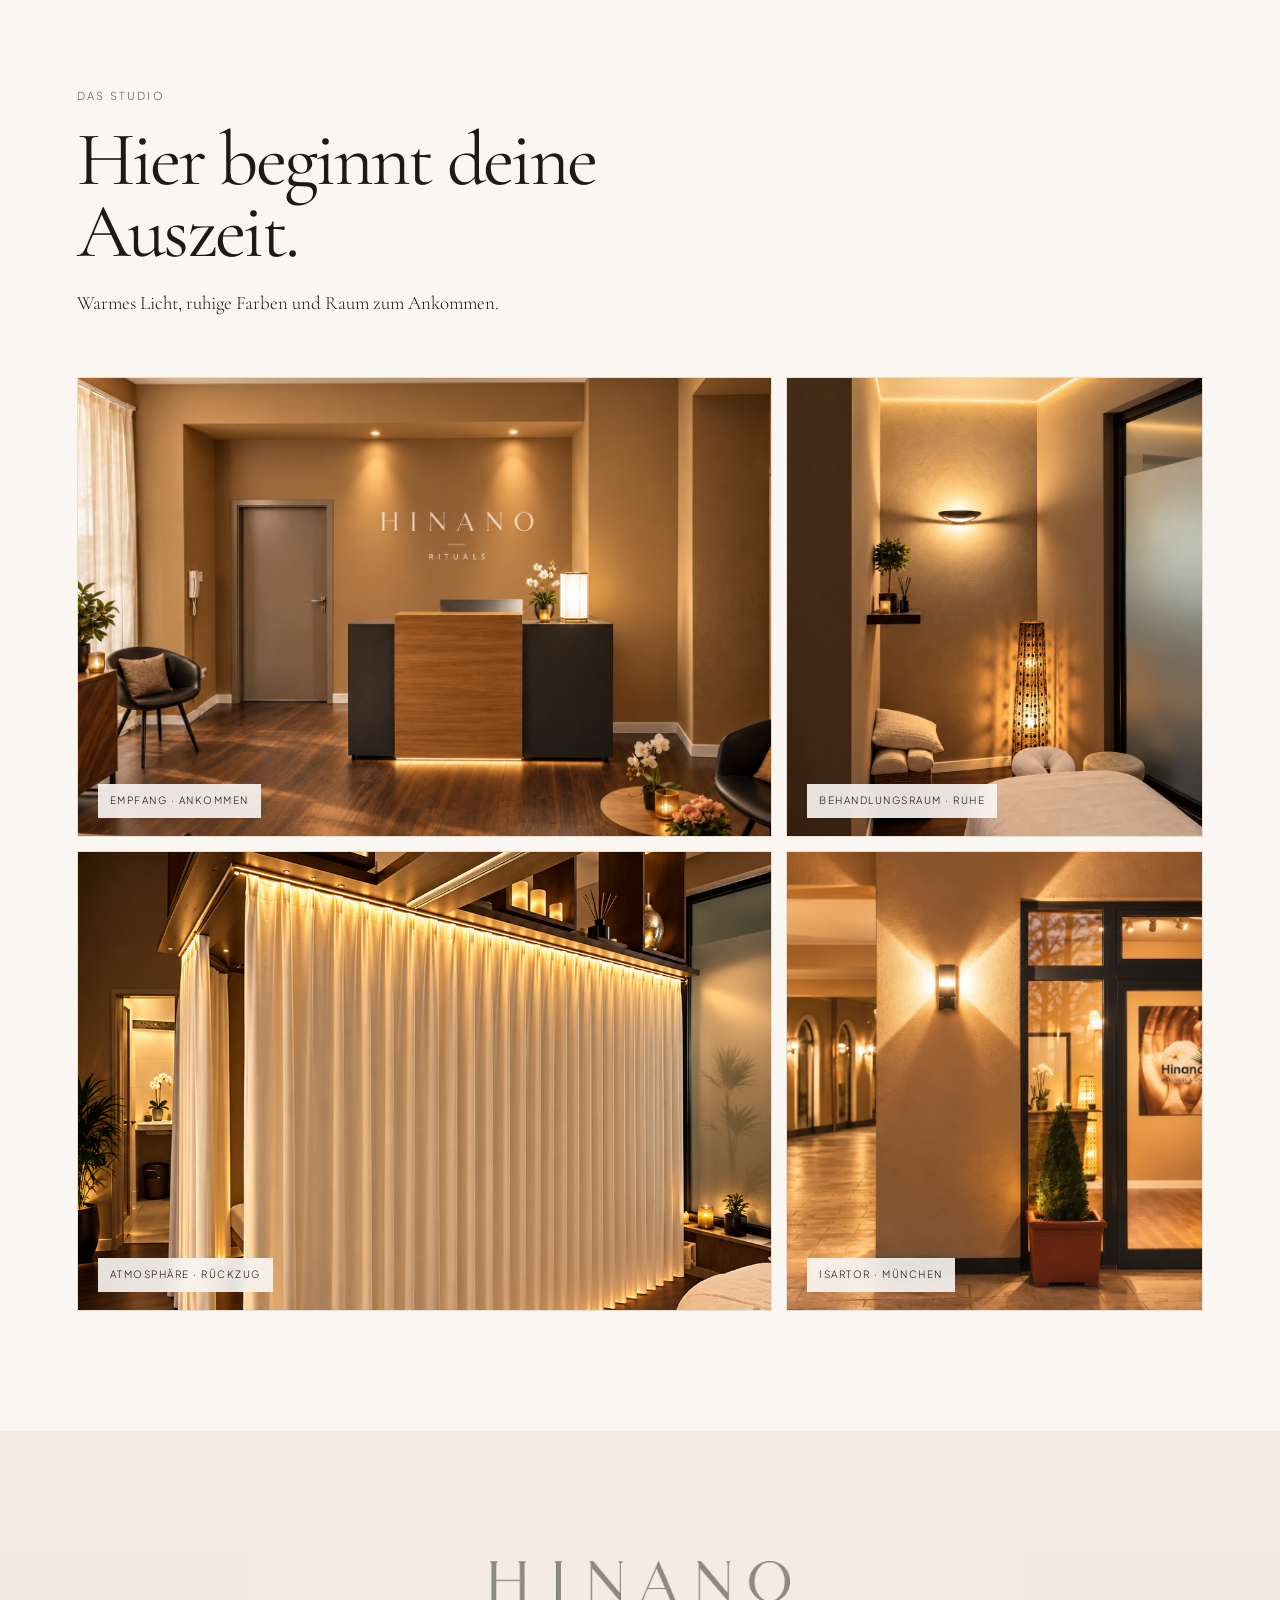
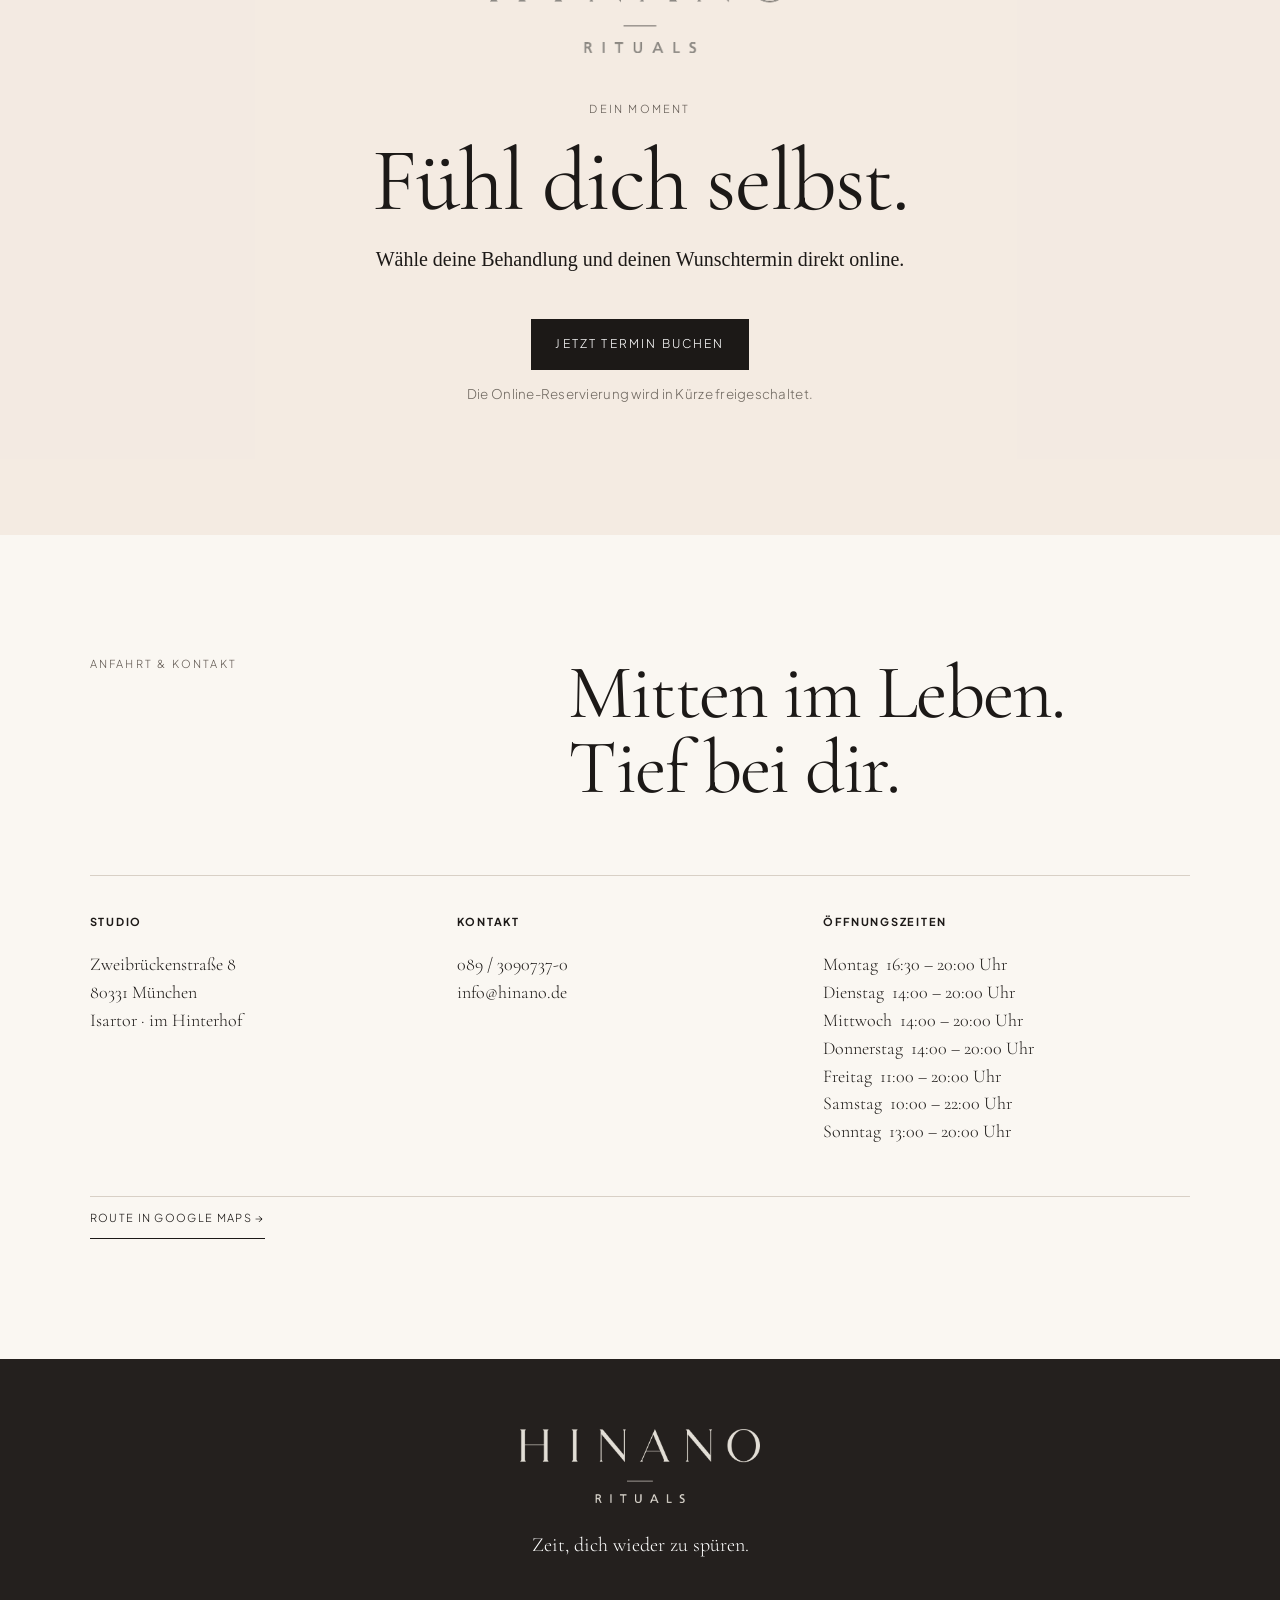
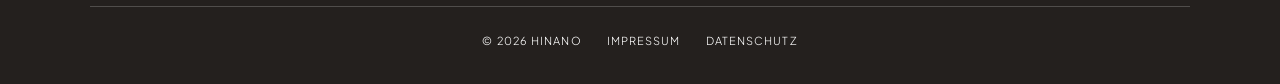
==== commit 5ecf18a1: "Add files via upload" ====
--- a/index.html
+++ b/index.html
@@ -51,7 +51,7 @@
 <figure class="gallery-entrance"><img src="assets/studio-eingang.png" alt="Eingang des Hinano Studios"><figcaption>Isartor · München</figcaption></figure>
 </div></section>
 <section class="booking" id="buchen"><img src="assets/hinano-logo-transparent.png" alt="Hinano Rituals"><p class="eyebrow">Dein Moment</p><h2>Fühl dich selbst.</h2><p>Wähle deine Behandlung und deinen Wunschtermin direkt online.</p><a class="book treatwell" href="#" data-placeholder="true">Jetzt Termin buchen</a><small>Die Online-Reservierung wird in Kürze freigeschaltet.</small></section>
-<section class="contact" id="kontakt"><div><p class="eyebrow">Anfahrt &amp; Kontakt</p><h2>Mitten in München.<br>Ein Moment für dich.</h2></div><div class="contact-grid"><div><b>Studio</b><p>Zweibrückenstraße 8<br>80331 München<br>Isartor · im Hinterhof</p></div><div><b>Kontakt</b><p><a href="tel:+498930907370">089 / 3090737-0</a><br><a href="mailto:info@hinano.de">info@hinano.de</a></p></div><div><b>Öffnungszeiten</b><p>Montag&nbsp;&nbsp;16:30 – 20:00 Uhr<br>Dienstag&nbsp;&nbsp;14:00 – 20:00 Uhr<br>Mittwoch&nbsp;&nbsp;14:00 – 20:00 Uhr<br>Donnerstag&nbsp;&nbsp;14:00 – 20:00 Uhr<br>Freitag&nbsp;&nbsp;11:00 – 20:00 Uhr<br>Samstag&nbsp;&nbsp;10:00 – 22:00 Uhr<br>Sonntag&nbsp;&nbsp;13:00 – 20:00 Uhr</p></div></div><a class="quiet" href="https://www.google.com/maps/search/?api=1&amp;query=Zweibr%C3%BCckenstra%C3%9Fe+8%2C+80331+M%C3%BCnchen" target="_blank" rel="noopener">Route in Google Maps →</a></section>
+<section class="contact" id="kontakt"><div><p class="eyebrow">Anfahrt &amp; Kontakt</p><h2>Mitten im Leben.<br>Tief bei dir.</h2></div><div class="contact-grid"><div><b>Studio</b><p>Zweibrückenstraße 8<br>80331 München<br>Isartor · im Hinterhof</p></div><div><b>Kontakt</b><p><a href="tel:+498930907370">089 / 3090737-0</a><br><a href="mailto:info@hinano.de">info@hinano.de</a></p></div><div><b>Öffnungszeiten</b><p>Montag&nbsp;&nbsp;16:30 – 20:00 Uhr<br>Dienstag&nbsp;&nbsp;14:00 – 20:00 Uhr<br>Mittwoch&nbsp;&nbsp;14:00 – 20:00 Uhr<br>Donnerstag&nbsp;&nbsp;14:00 – 20:00 Uhr<br>Freitag&nbsp;&nbsp;11:00 – 20:00 Uhr<br>Samstag&nbsp;&nbsp;10:00 – 22:00 Uhr<br>Sonntag&nbsp;&nbsp;13:00 – 20:00 Uhr</p></div></div><a class="quiet" href="https://www.google.com/maps/search/?api=1&amp;query=Zweibr%C3%BCckenstra%C3%9Fe+8%2C+80331+M%C3%BCnchen" target="_blank" rel="noopener">Route in Google Maps →</a></section>
 </main>
 <footer><img src="assets/hinano-logo-transparent.png" alt="Hinano Rituals"><p>Zeit, dich wieder zu spüren.</p><div><span>© 2026 Hinano</span><a href="impressum.html">Impressum</a><a href="datenschutz.html">Datenschutz</a></div></footer>
 <div class="notice" role="status">Die Online-Reservierung wird in Kürze freigeschaltet.</div><script src="script.js"></script></body></html>
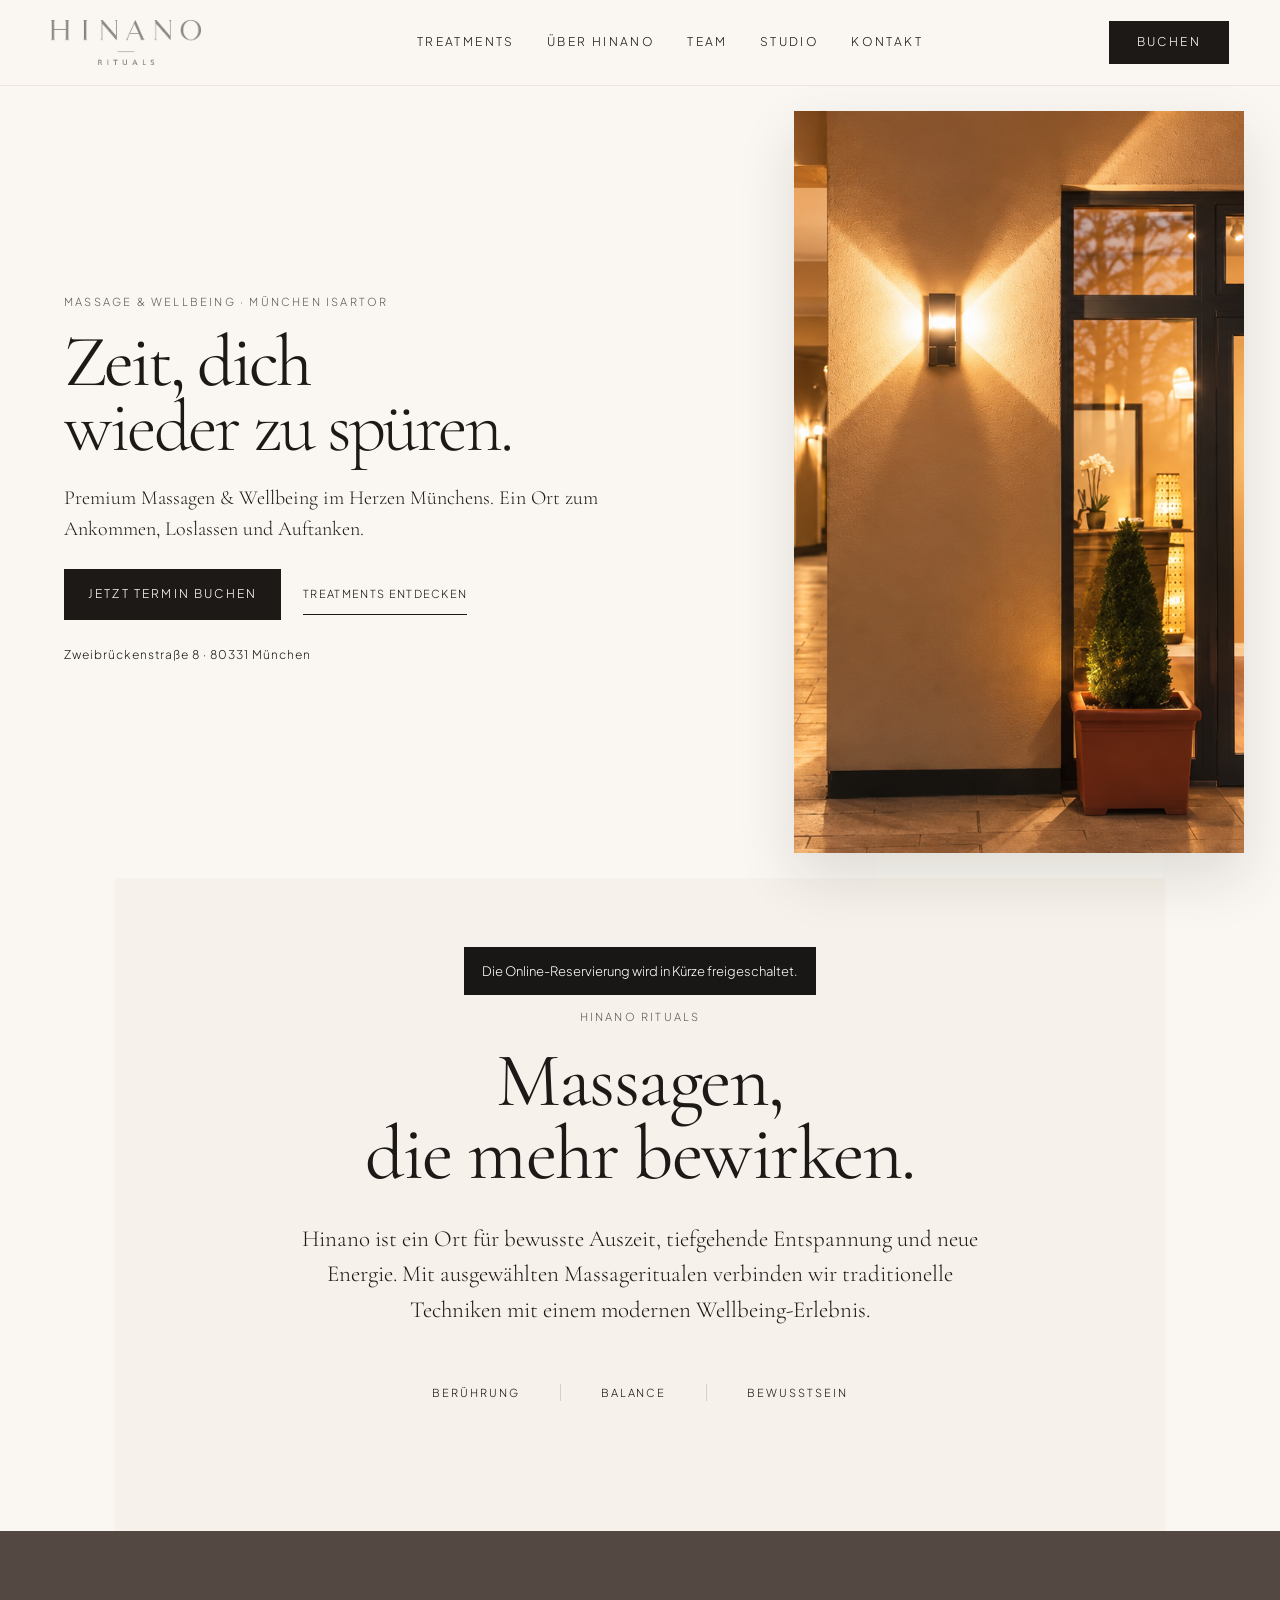
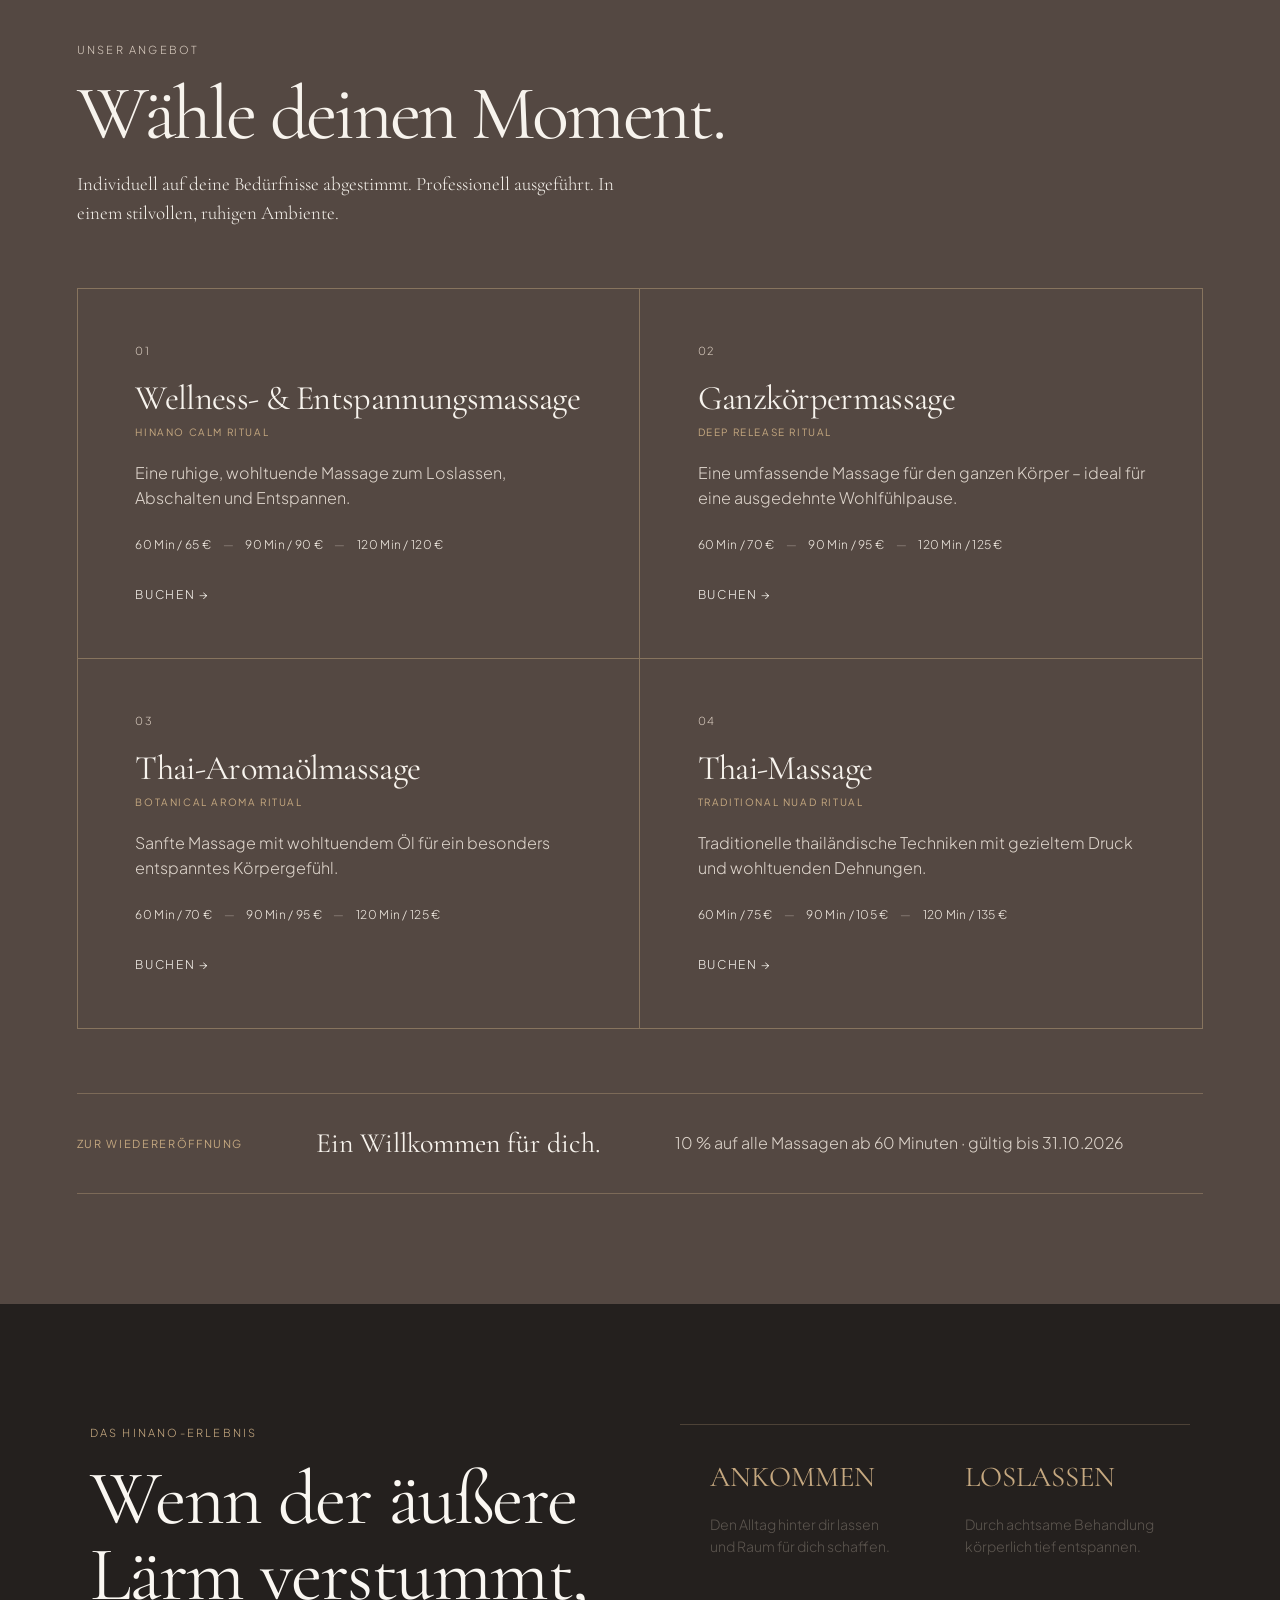
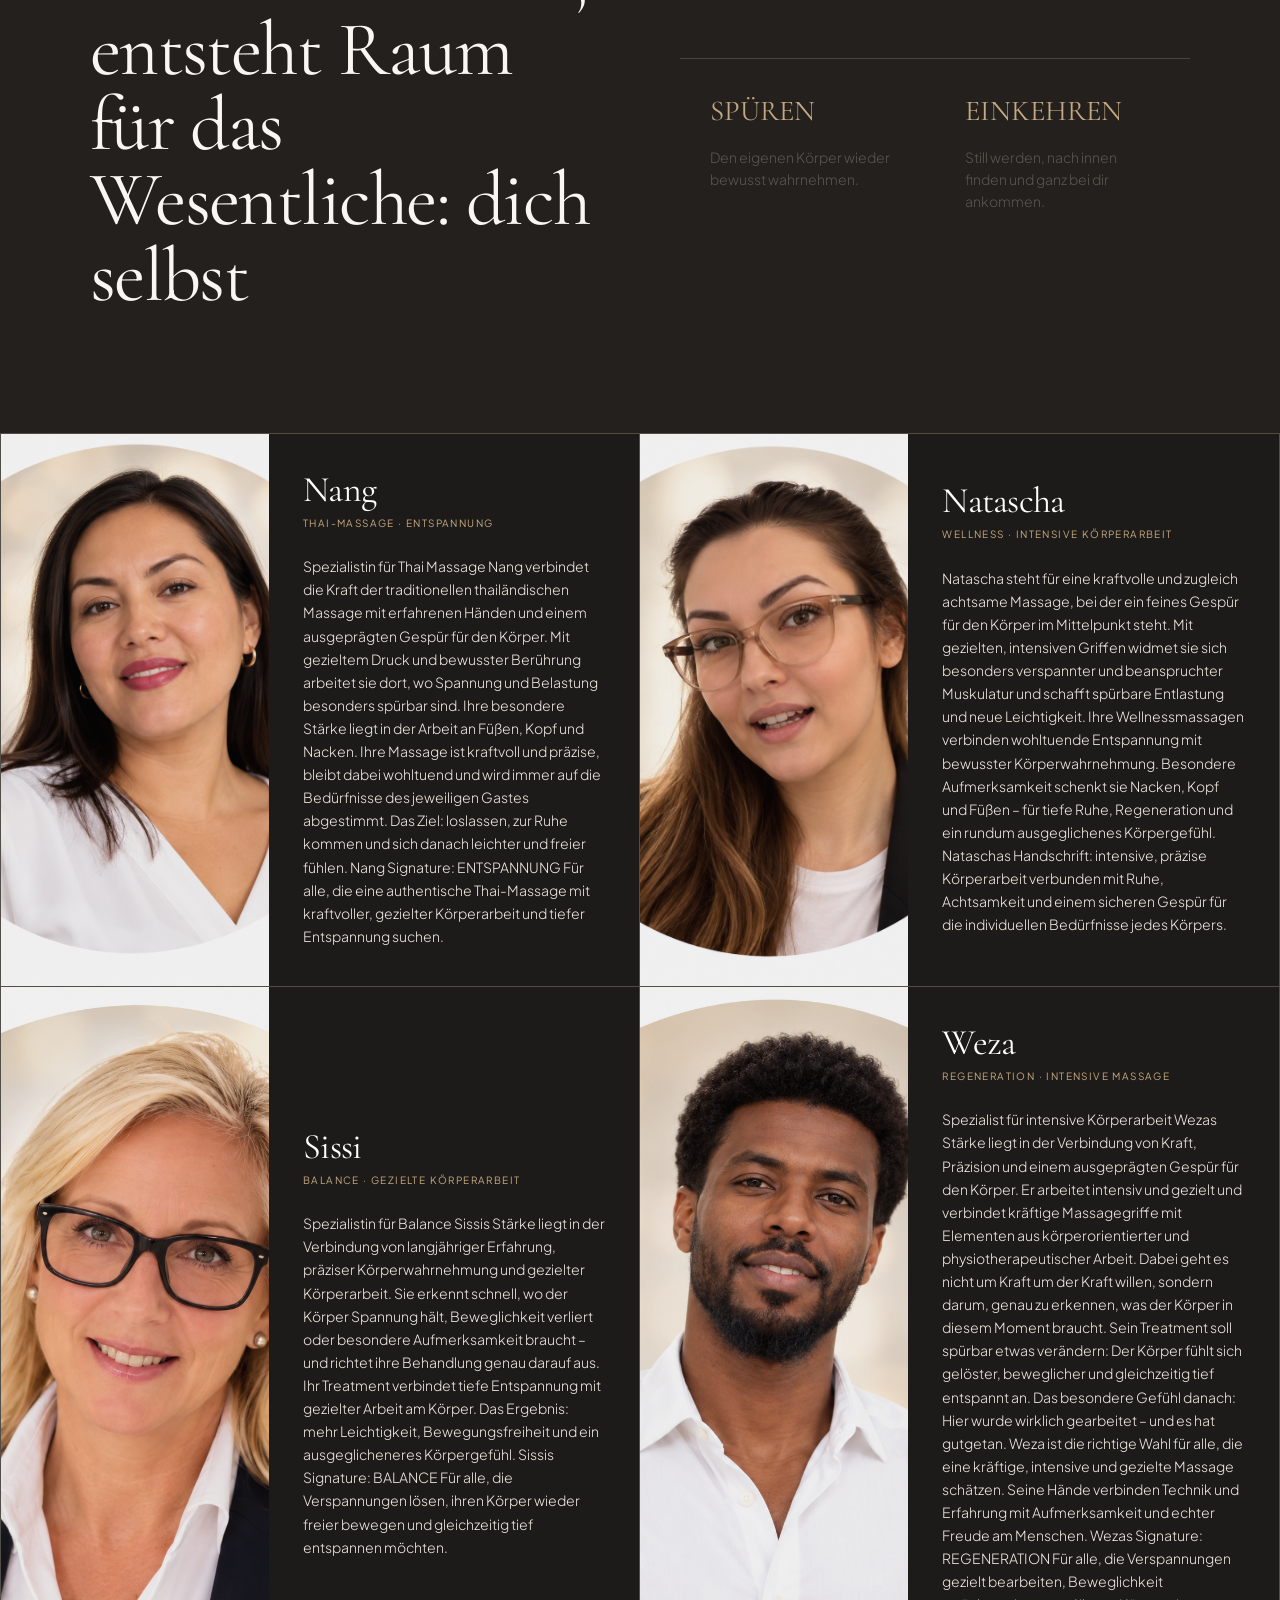
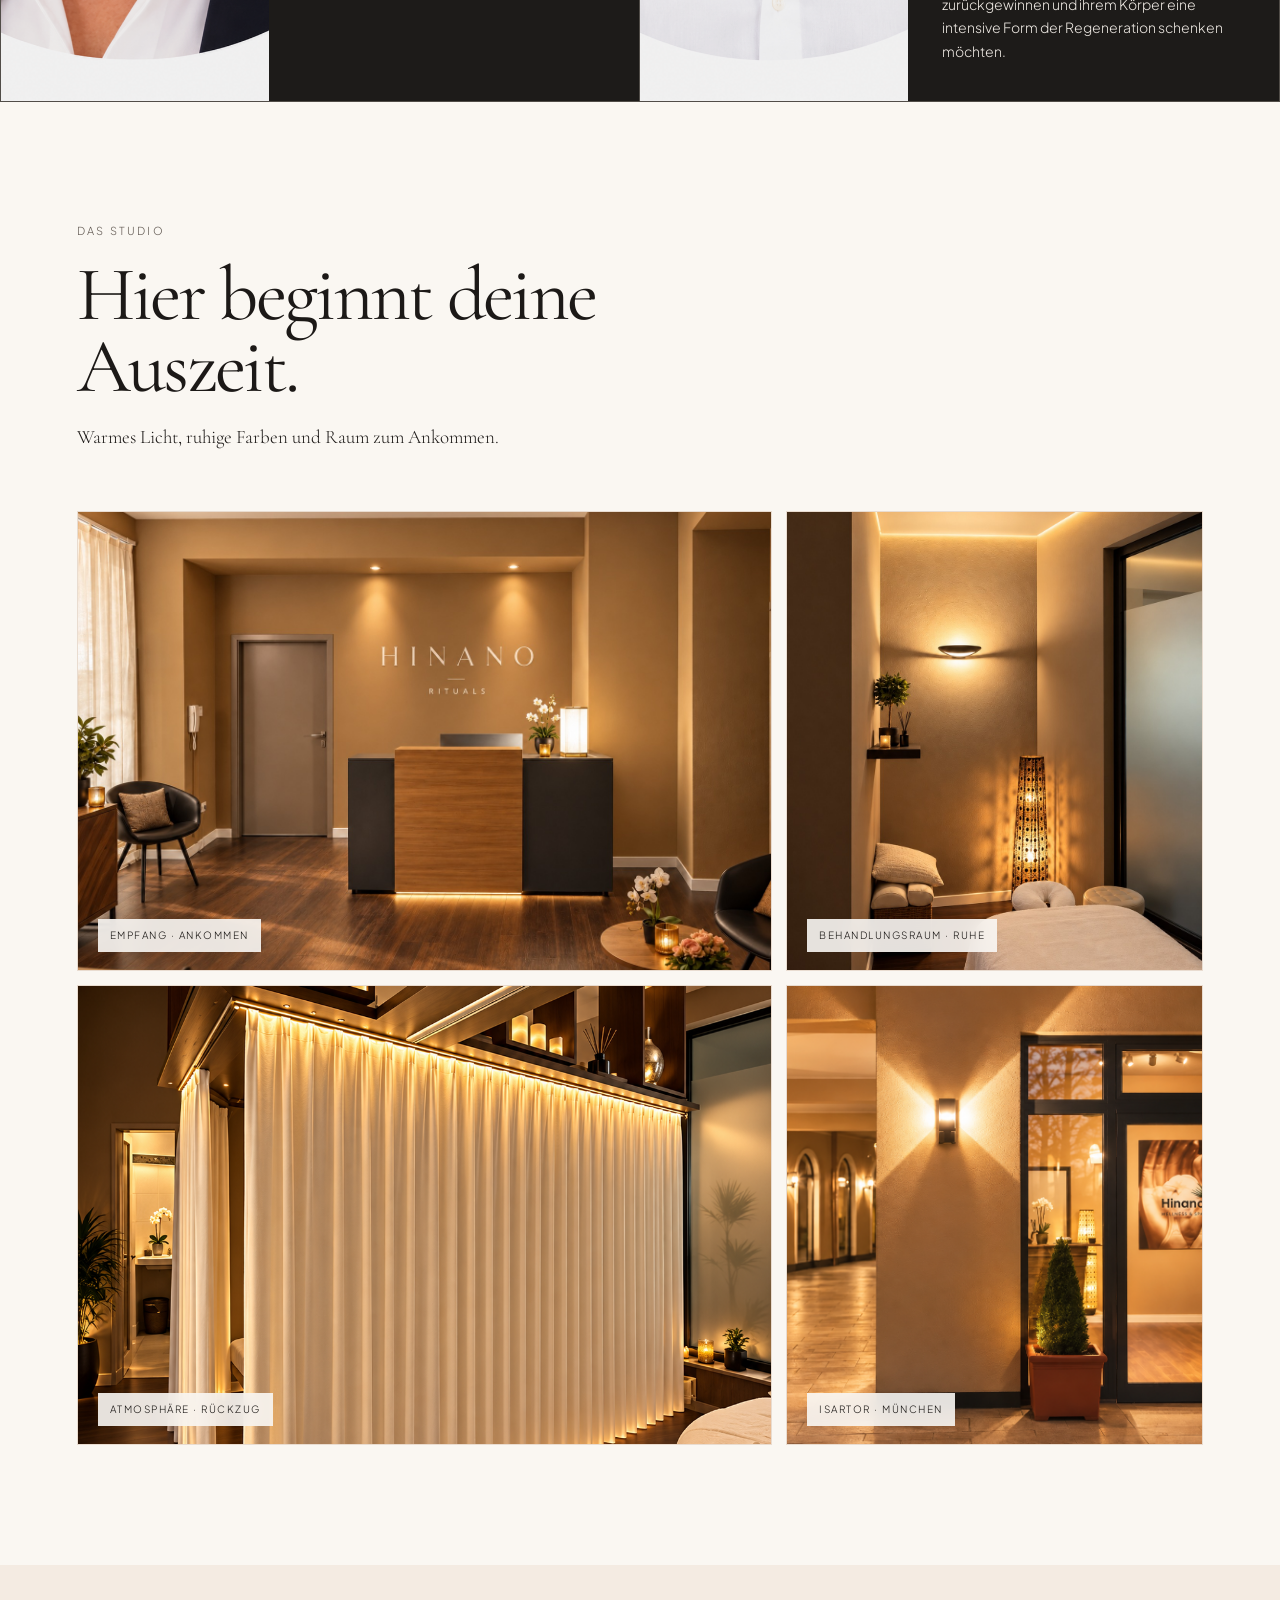
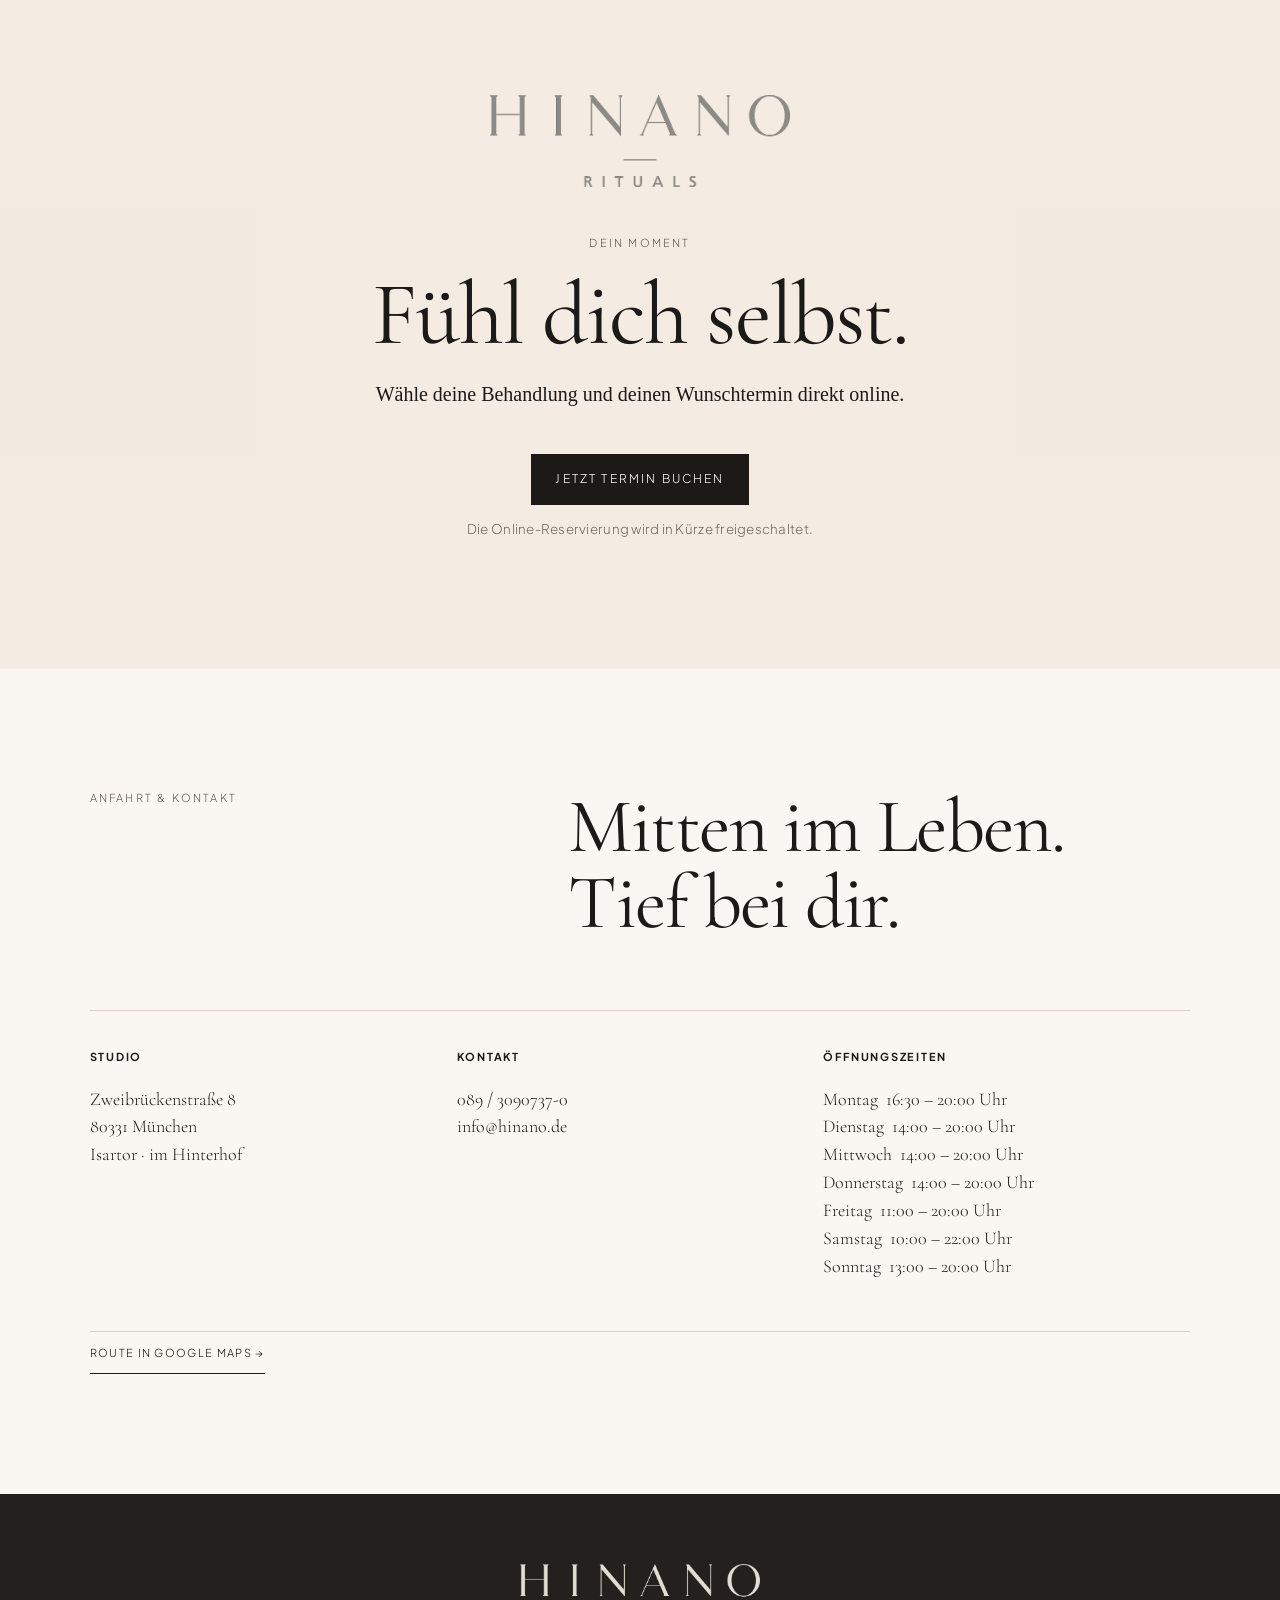
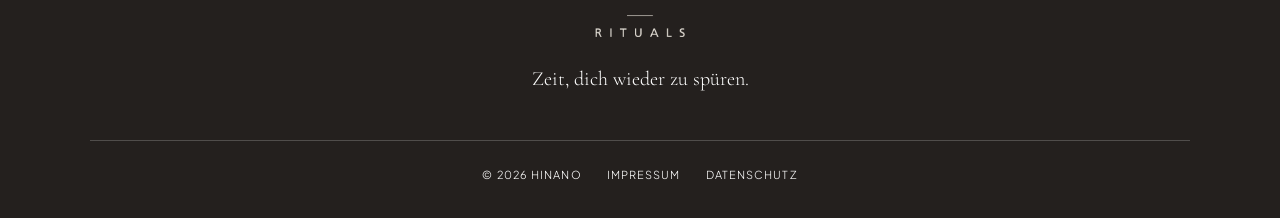
==== commit 17b3a37b: "Add files via upload" ====
--- a/index.html
+++ b/index.html
@@ -37,7 +37,7 @@
 <article><span>03</span><h3>Thai-Aromaölmassage</h3><p class="ritual-name">Botanical Aroma Ritual</p><p>Sanfte Massage mit wohltuendem Öl für ein besonders entspanntes Körpergefühl.</p><p class="prices">60 Min / 70 € <i>—</i> 90 Min / 95 € <i>—</i> 120 Min / 125 €</p><a href="#buchen">Buchen →</a></article>
 <article><span>04</span><h3>Thai-Massage</h3><p class="ritual-name">Traditional Nuad Ritual</p><p>Traditionelle thailändische Techniken mit gezieltem Druck und wohltuenden Dehnungen.</p><p class="prices">60 Min / 75 € <i>—</i> 90 Min / 105 € <i>—</i> 120 Min / 135 €</p><a href="#buchen">Buchen →</a></article>
 </div><div class="offer"><span>Zur Wiedereröffnung</span><strong>Ein Willkommen für dich.</strong><p>10 % auf alle Massagen ab 60 Minuten · gültig bis 31.10.2026</p></div></section>
-<section class="experience"><div><p class="eyebrow">Das Hinano-Erlebnis</p><h2>Ruhe ist Luxus.</h2></div><div class="experience-grid"><article><b>Balance</b><p>Raum, um wieder bei dir anzukommen.</p></article><article><b>Relaxation</b><p>Bewusst loslassen und den Alltag draußen lassen.</p></article><article><b>Regeneration</b><p>Gezielte Körperarbeit für neue Energie.</p></article><article><b>Wellbeing</b><p>Ein Moment, der bleibt.</p></article></div></section>
+<section class="experience"><div><p class="eyebrow">Das Hinano-Erlebnis</p><h2>Wenn der äußere Lärm verstummt, entsteht Raum für das Wesentliche: dich selbst</h2></div><div class="experience-grid"><article><b>ANKOMMEN</b><p>Den Alltag hinter dir lassen und Raum für dich schaffen.</p></article><article><b>LOSLASSEN</b><p>Durch achtsame Behandlung körperlich tief entspannen.</p></article><article><b>SPÜREN</b><p>Den eigenen Körper wieder bewusst wahrnehmen.</p></article><article><b>EINKEHREN</b><p>Still werden, nach innen finden und ganz bei dir ankommen.</p></article></div></section>
 <section class="team" id="team"><div class="team-intro"><p class="eyebrow">Unser Team</p><h2>Erfahrene Hände.<br>Mit Feingefühl.</h2><p>Jede Massage trägt eine eigene Handschrift. Lerne unser Team und seine Schwerpunkte kennen.</p></div><div class="team-grid">
 <article class="team-card"><img src="assets/team-nang.png" alt="Nang – Spezialistin für Thai-Massage"><div><h3>Nang</h3><p class="team-role">Thai-Massage · Entspannung</p><p>Spezialistin für Thai Massage Nang verbindet die Kraft der traditionellen thailändischen Massage mit erfahrenen Händen und einem ausgeprägten Gespür für den Körper. Mit gezieltem Druck und bewusster Berührung arbeitet sie dort, wo Spannung und Belastung besonders spürbar sind. Ihre besondere Stärke liegt in der Arbeit an Füßen, Kopf und Nacken. Ihre Massage ist kraftvoll und präzise, bleibt dabei wohltuend und wird immer auf die Bedürfnisse des jeweiligen Gastes abgestimmt. Das Ziel: loslassen, zur Ruhe kommen und sich danach leichter und freier fühlen. Nang Signature: ENTSPANNUNG Für alle, die eine authentische Thai-Massage mit kraftvoller, gezielter Körperarbeit und tiefer Entspannung suchen.</p></div></article>
 <article class="team-card"><img src="assets/team-natascha.png" alt="Natascha – Massage und intensive Körperarbeit"><div><h3>Natascha</h3><p class="team-role">Wellness · intensive Körperarbeit</p><p>Natascha steht für eine kraftvolle und zugleich achtsame Massage, bei der ein feines Gespür für den Körper im Mittelpunkt steht. Mit gezielten, intensiven Griffen widmet sie sich besonders verspannter und beanspruchter Muskulatur und schafft spürbare Entlastung und neue Leichtigkeit. Ihre Wellnessmassagen verbinden wohltuende Entspannung mit bewusster Körperwahrnehmung. Besondere Aufmerksamkeit schenkt sie Nacken, Kopf und Füßen – für tiefe Ruhe, Regeneration und ein rundum ausgeglichenes Körpergefühl. Nataschas Handschrift: intensive, präzise Körperarbeit verbunden mit Ruhe, Achtsamkeit und einem sicheren Gespür für die individuellen Bedürfnisse jedes Körpers.</p></div></article>
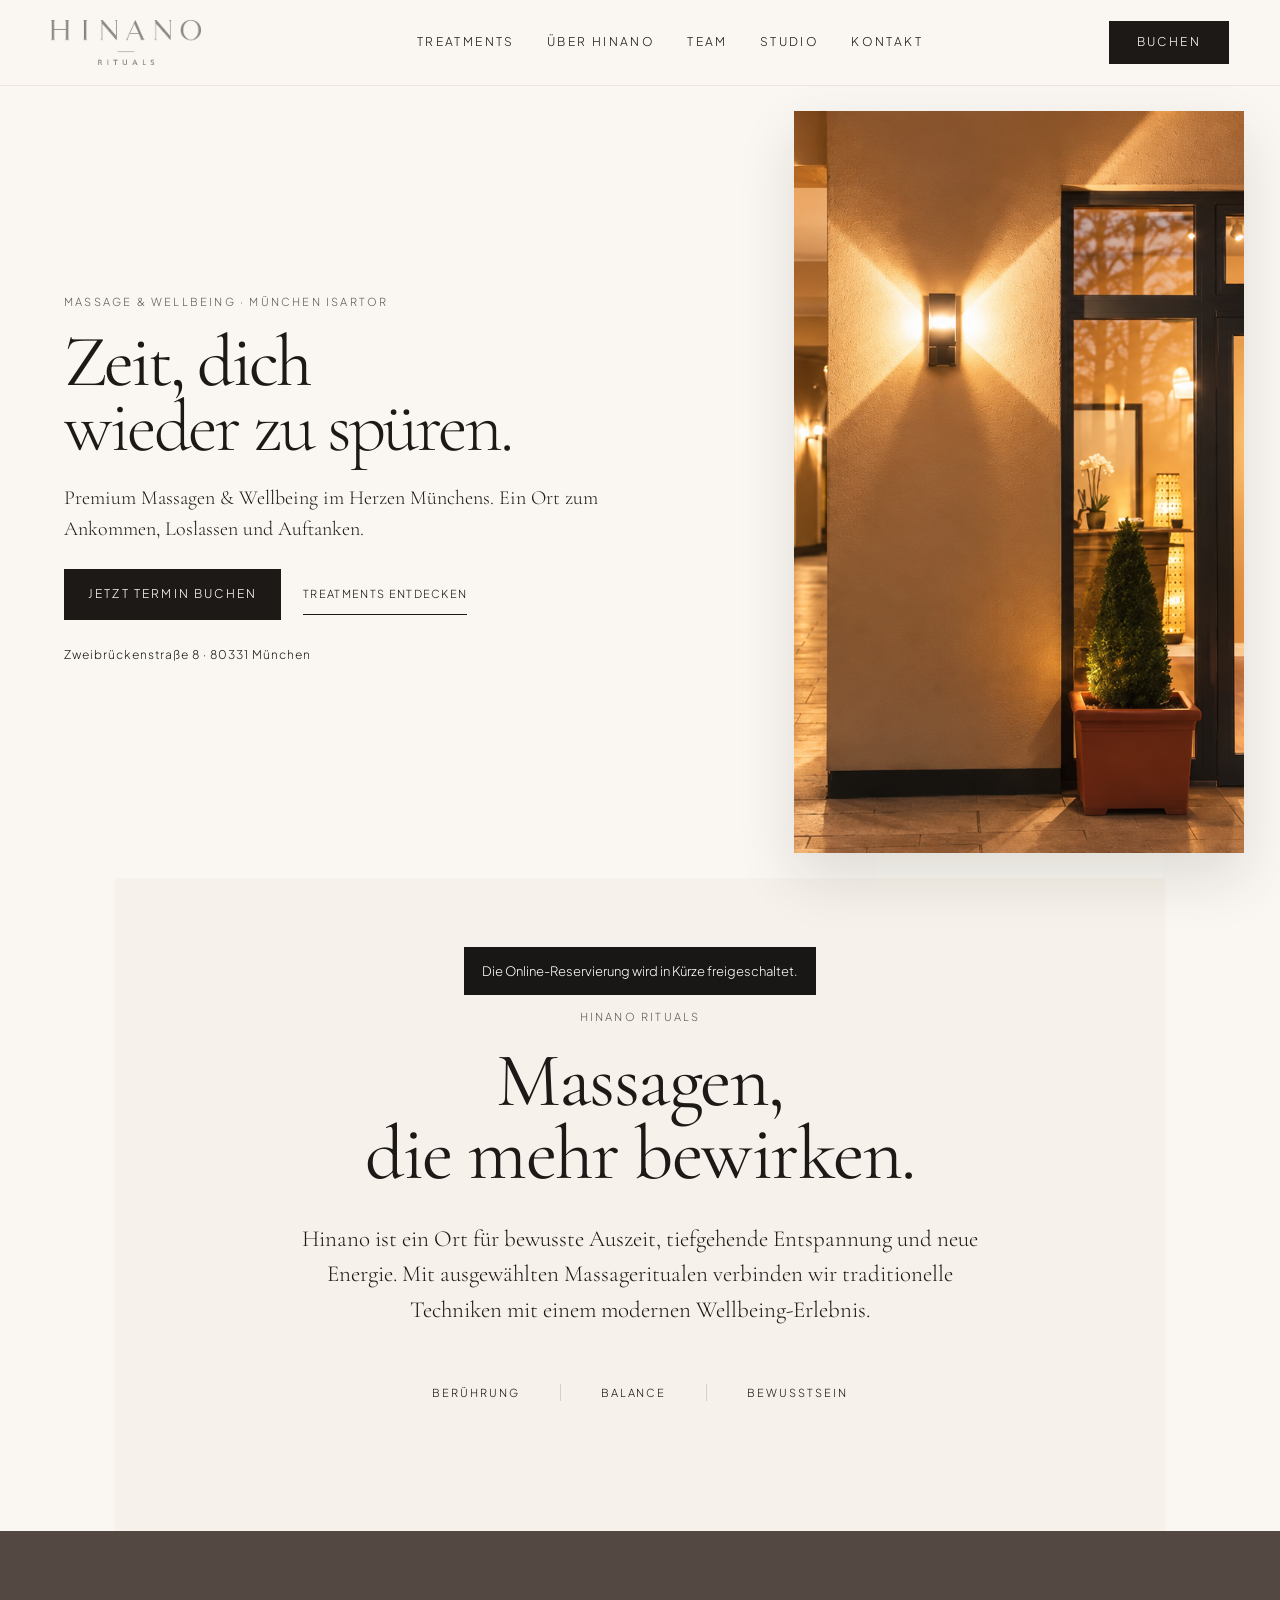
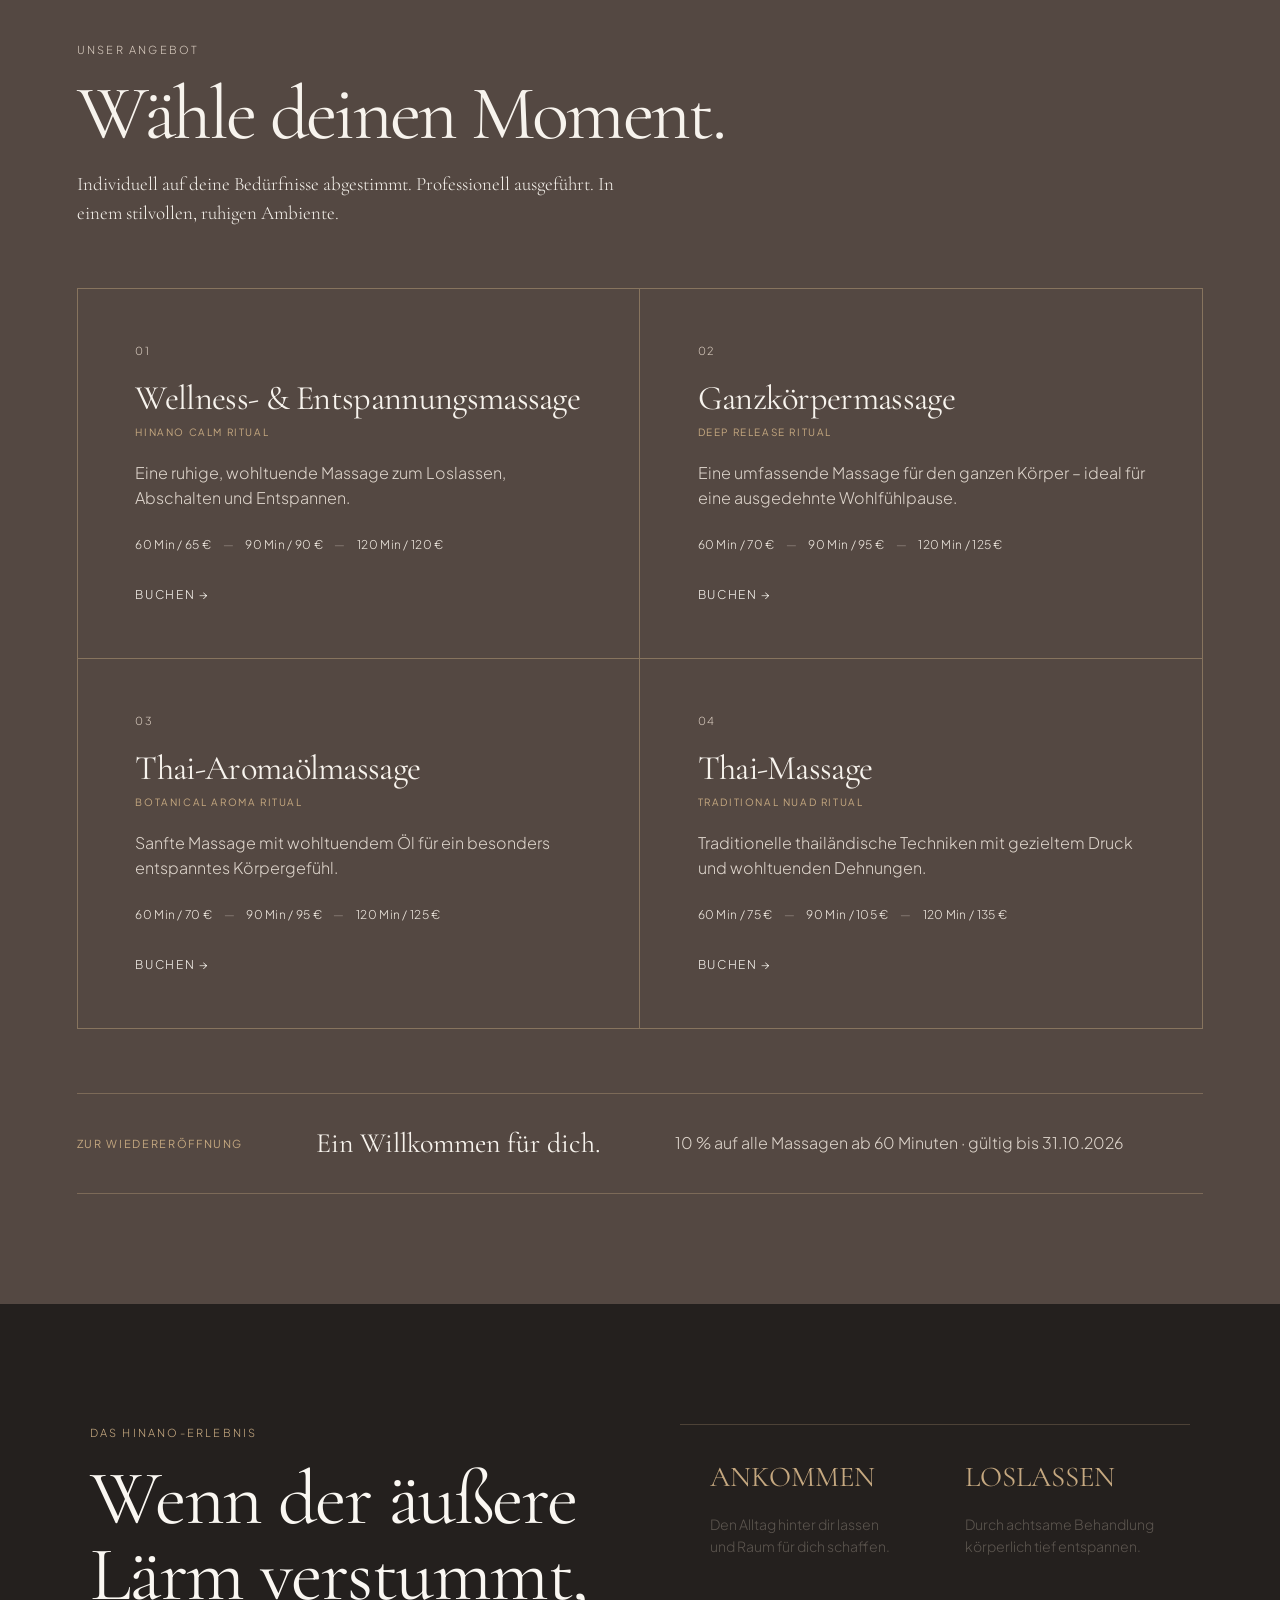
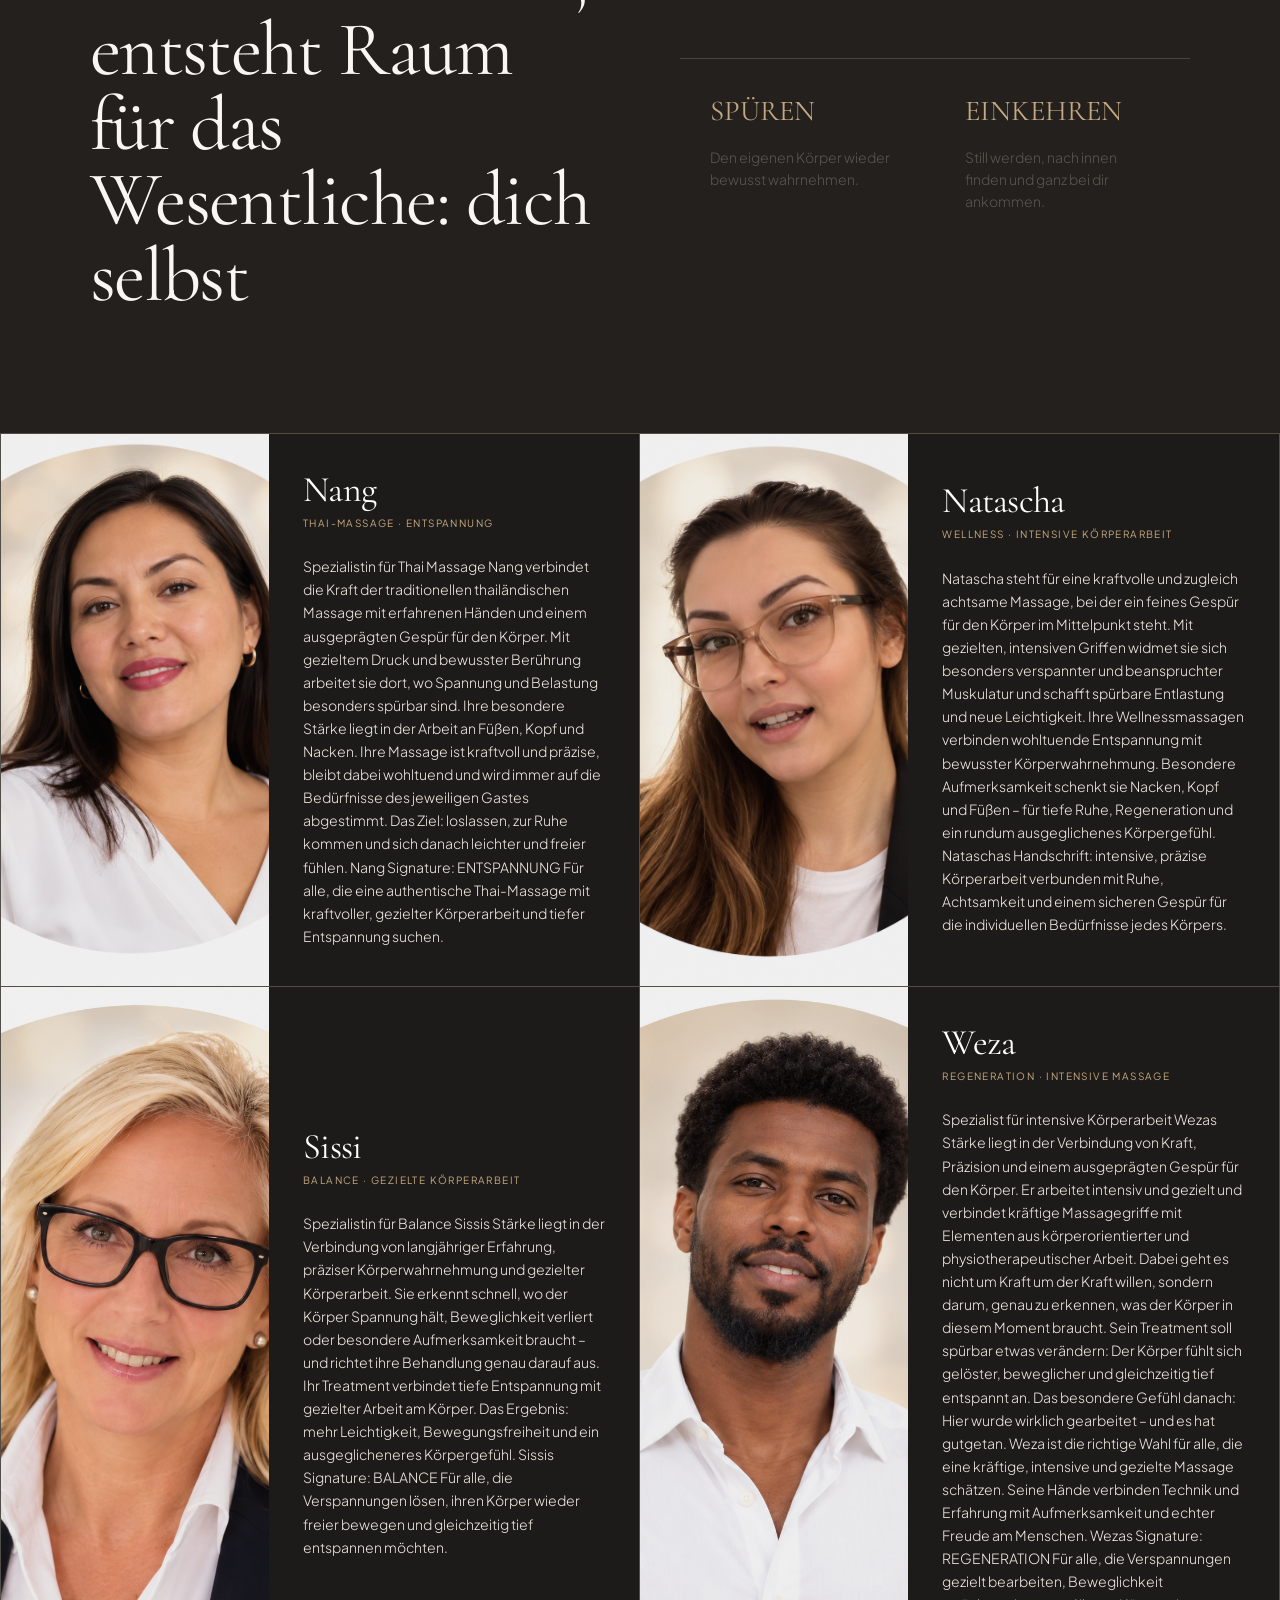
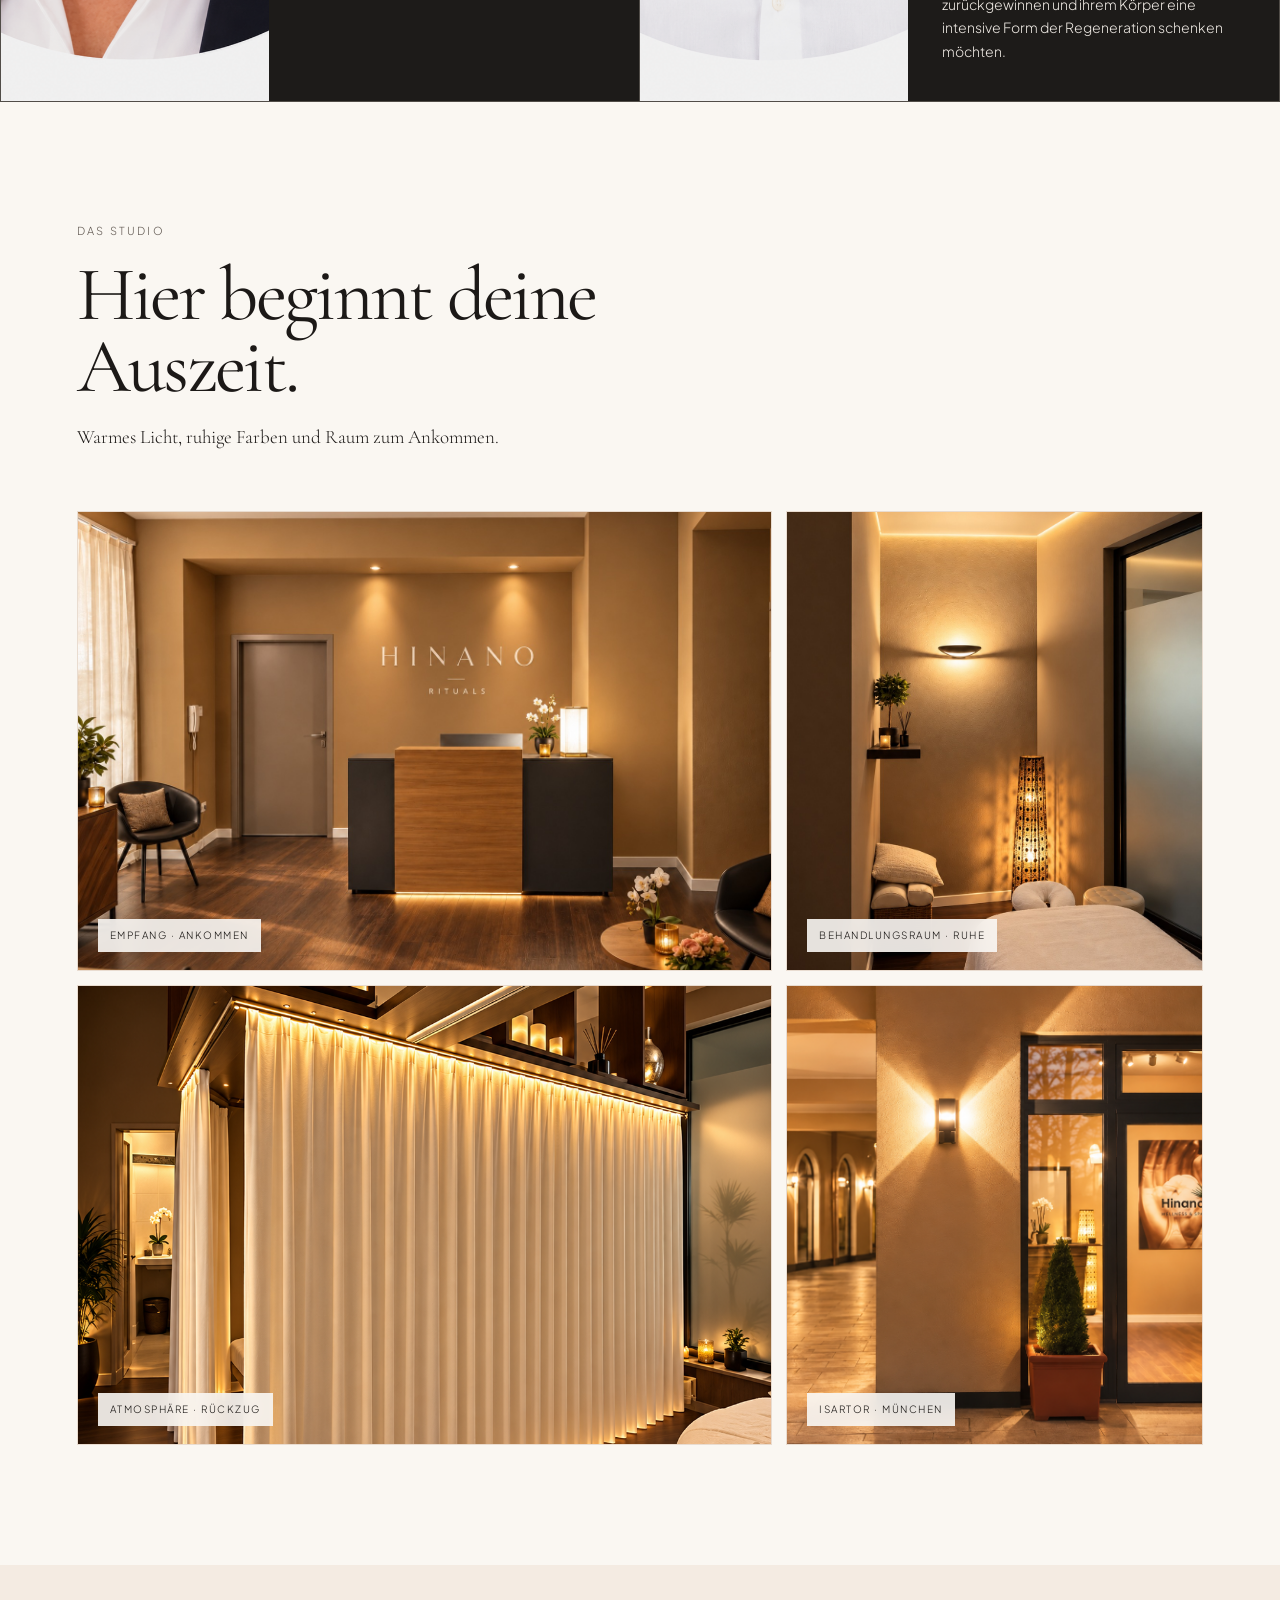
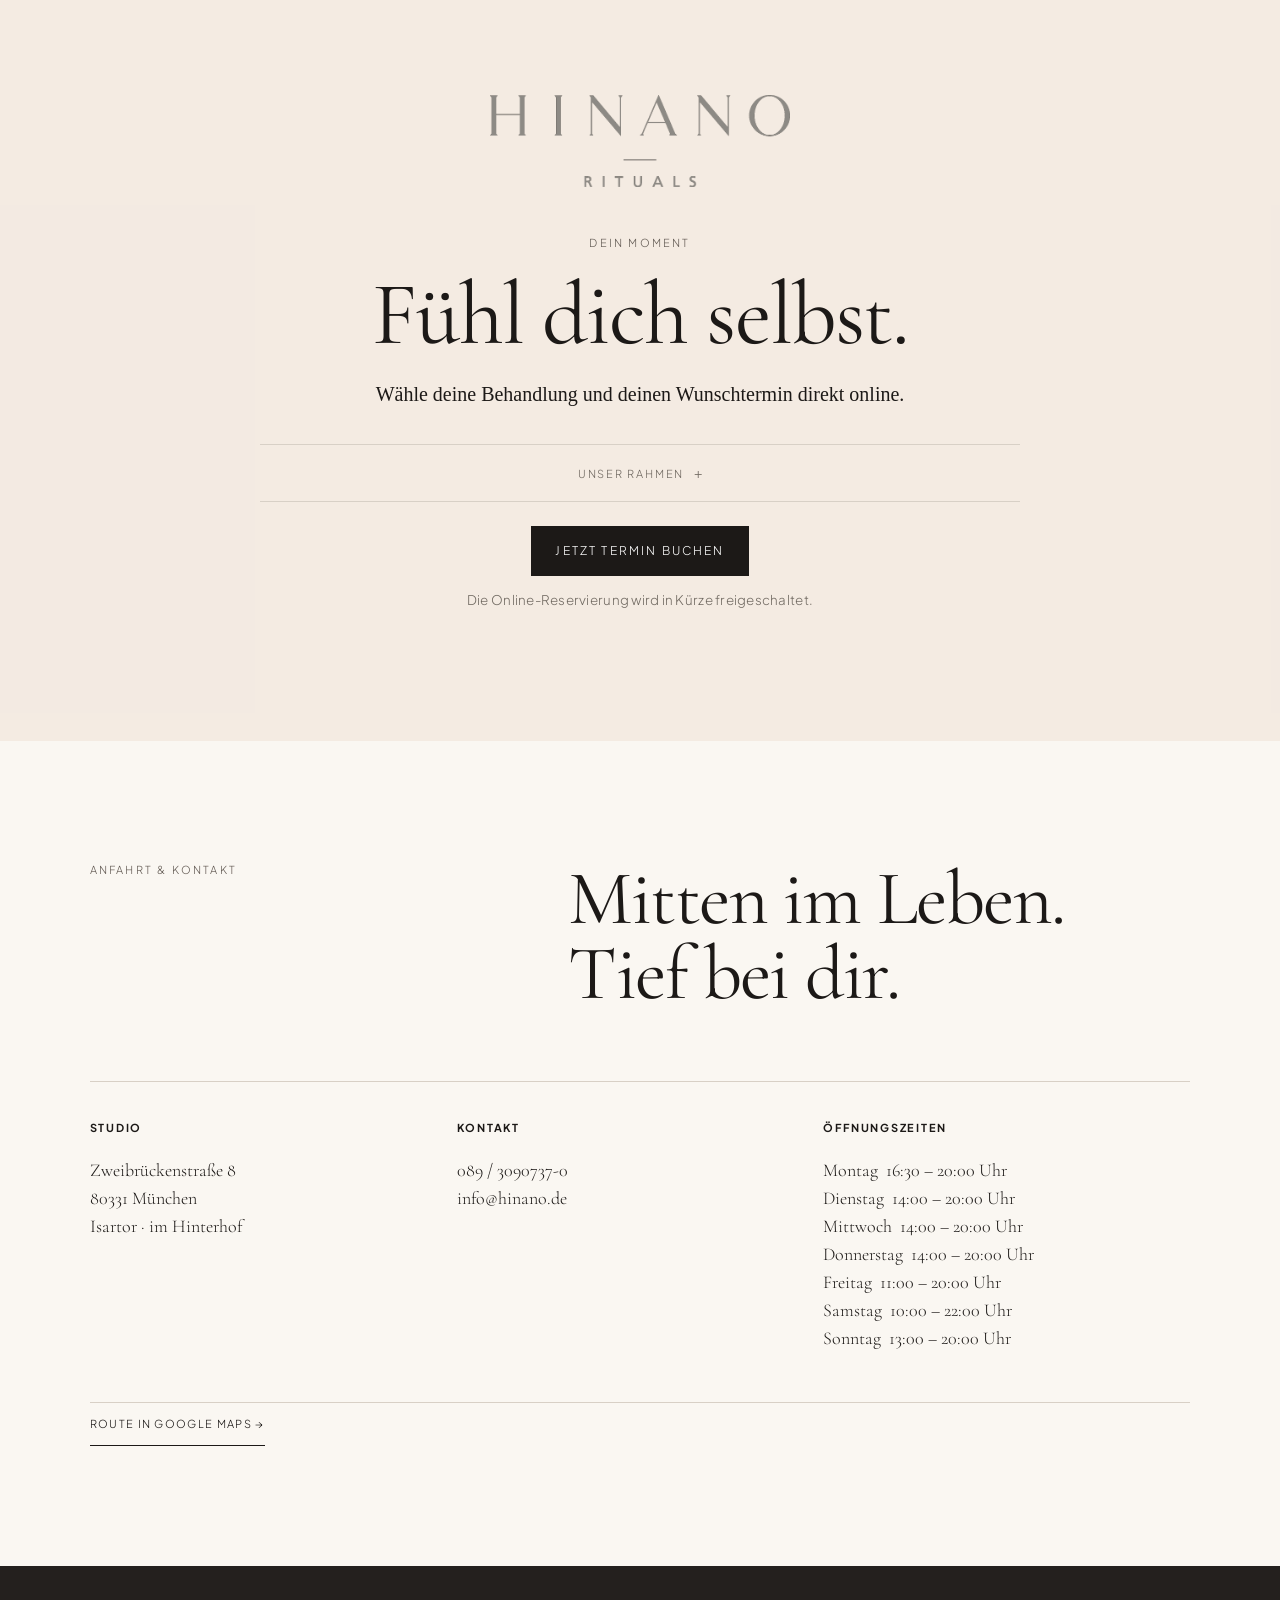
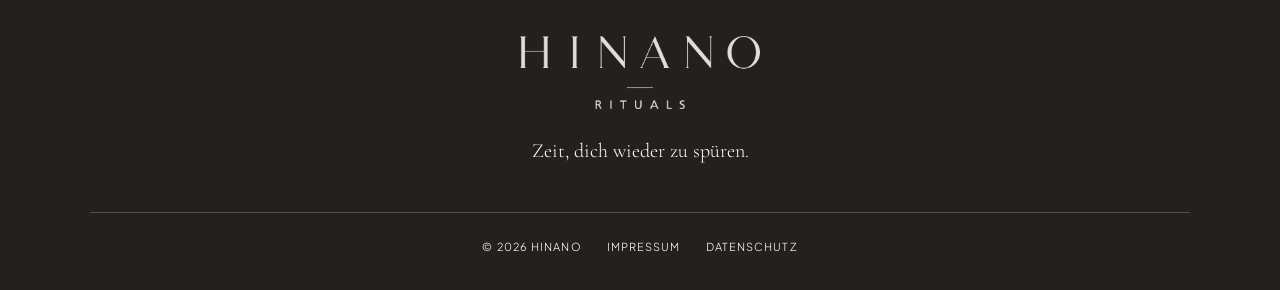
==== commit 3cfc0f7c: "Add files via upload" ====
--- a/index.html
+++ b/index.html
@@ -50,7 +50,16 @@
 <figure class="gallery-curtains"><img src="assets/studio-vorhaenge.png" alt="Massagebereich des Hinano Studios mit warmem Licht"><figcaption>Atmosphäre · Rückzug</figcaption></figure>
 <figure class="gallery-entrance"><img src="assets/studio-eingang.png" alt="Eingang des Hinano Studios"><figcaption>Isartor · München</figcaption></figure>
 </div></section>
-<section class="booking" id="buchen"><img src="assets/hinano-logo-transparent.png" alt="Hinano Rituals"><p class="eyebrow">Dein Moment</p><h2>Fühl dich selbst.</h2><p>Wähle deine Behandlung und deinen Wunschtermin direkt online.</p><a class="book treatwell" href="#" data-placeholder="true">Jetzt Termin buchen</a><small>Die Online-Reservierung wird in Kürze freigeschaltet.</small></section>
+<section class="booking" id="buchen"><img src="assets/hinano-logo-transparent.png" alt="Hinano Rituals"><p class="eyebrow">Dein Moment</p><h2>Fühl dich selbst.</h2><p>Wähle deine Behandlung und deinen Wunschtermin direkt online.</p><details class="booking-note">
+  <summary>Unser Rahmen</summary>
+  <div class="booking-note-content">
+    <p><strong>Entspannung? Sehr gern. Erotik? Nicht bei uns.</strong></p>
+    <p>HINANO steht für professionelle Massage, Beauty &amp; Wellbeing. Erotische oder sexuelle Dienstleistungen sind bei uns grundsätzlich ausgeschlossen – ohne Ausnahmen und unabhängig von Geschlecht oder Behaarung.</p>
+    <p>Wir bitten deshalb darum, von entsprechenden Anfragen abzusehen. Sexuelle Wünsche oder Handlungen während einer Behandlung führen zur Beendigung des Termins.</p>
+    <p>Unser Fokus liegt ganz auf dem, wofür Sie gekommen sind: Entspannung, Wohlbefinden und einer richtig guten Massage.</p>
+  </div>
+</details>
+<a class="book treatwell" href="#" data-placeholder="true">Jetzt Termin buchen</a><small>Die Online-Reservierung wird in Kürze freigeschaltet.</small></section>
 <section class="contact" id="kontakt"><div><p class="eyebrow">Anfahrt &amp; Kontakt</p><h2>Mitten im Leben.<br>Tief bei dir.</h2></div><div class="contact-grid"><div><b>Studio</b><p>Zweibrückenstraße 8<br>80331 München<br>Isartor · im Hinterhof</p></div><div><b>Kontakt</b><p><a href="tel:+498930907370">089 / 3090737-0</a><br><a href="mailto:info@hinano.de">info@hinano.de</a></p></div><div><b>Öffnungszeiten</b><p>Montag&nbsp;&nbsp;16:30 – 20:00 Uhr<br>Dienstag&nbsp;&nbsp;14:00 – 20:00 Uhr<br>Mittwoch&nbsp;&nbsp;14:00 – 20:00 Uhr<br>Donnerstag&nbsp;&nbsp;14:00 – 20:00 Uhr<br>Freitag&nbsp;&nbsp;11:00 – 20:00 Uhr<br>Samstag&nbsp;&nbsp;10:00 – 22:00 Uhr<br>Sonntag&nbsp;&nbsp;13:00 – 20:00 Uhr</p></div></div><a class="quiet" href="https://www.google.com/maps/search/?api=1&amp;query=Zweibr%C3%BCckenstra%C3%9Fe+8%2C+80331+M%C3%BCnchen" target="_blank" rel="noopener">Route in Google Maps →</a></section>
 </main>
 <footer><img src="assets/hinano-logo-transparent.png" alt="Hinano Rituals"><p>Zeit, dich wieder zu spüren.</p><div><span>© 2026 Hinano</span><a href="impressum.html">Impressum</a><a href="datenschutz.html">Datenschutz</a></div></footer>
--- a/styles.css
+++ b/styles.css
@@ -156,3 +156,76 @@
 
 /* Booking logo visibility: match header logo exactly */
 .booking > img{filter:brightness(.62) contrast(1.08);}
+
+/* Mobile treatment cards only — complete frames and consistent inner spacing */
+@media (max-width: 900px){
+  .treatments .cards{
+    border-top:0;
+    gap:12px;
+  }
+  .treatments .cards article,
+  .treatments .cards article:nth-child(odd),
+  .treatments .cards article:nth-child(even){
+    border:1px solid rgba(255,255,255,.25);
+    padding:40px 24px 44px 24px;
+  }
+}
+
+/* Mobile: prevent enlarged iPhone text from widening the treatment cards */
+@media (max-width: 900px){
+  .treatments .cards article{
+    min-width:0;
+  }
+  .treatments .cards h3{
+    min-width:0;
+    overflow-wrap:anywhere;
+    word-break:break-word;
+  }
+  .treatments .cards .prices{
+    min-width:0;
+    overflow-wrap:anywhere;
+  }
+}
+
+
+/* Discreet service-boundary note in the booking area */
+.booking-note{
+  max-width: 760px;
+  margin: 34px auto 0;
+  text-align: left;
+  border-top: 1px solid var(--line);
+  border-bottom: 1px solid var(--line);
+}
+.booking-note summary{
+  list-style: none;
+  cursor: pointer;
+  padding: 17px 0;
+  text-align: center;
+  text-transform: uppercase;
+  letter-spacing: .16em;
+  font-family: "Plus Jakarta Sans",sans-serif;
+  font-size: 11px;
+  color: #706961;
+}
+.booking-note summary::-webkit-details-marker{display:none}
+.booking-note summary::after{
+  content:"+";
+  margin-left:10px;
+  font-size:14px;
+  letter-spacing:0;
+}
+.booking-note[open] summary::after{content:"−"}
+.booking-note-content{
+  padding: 0 10px 22px;
+  color:#706961;
+  font-family:"Plus Jakarta Sans",sans-serif;
+  font-size:13px;
+  line-height:1.7;
+}
+.booking-note-content p{margin:0 0 10px}
+.booking-note-content p:last-child{margin-bottom:0}
+.booking-note-content strong{font-weight:500;color:#514b45}
+@media(max-width:900px){
+  .booking-note{margin-top:30px}
+  .booking-note-content{font-size:12px;line-height:1.65}
+}
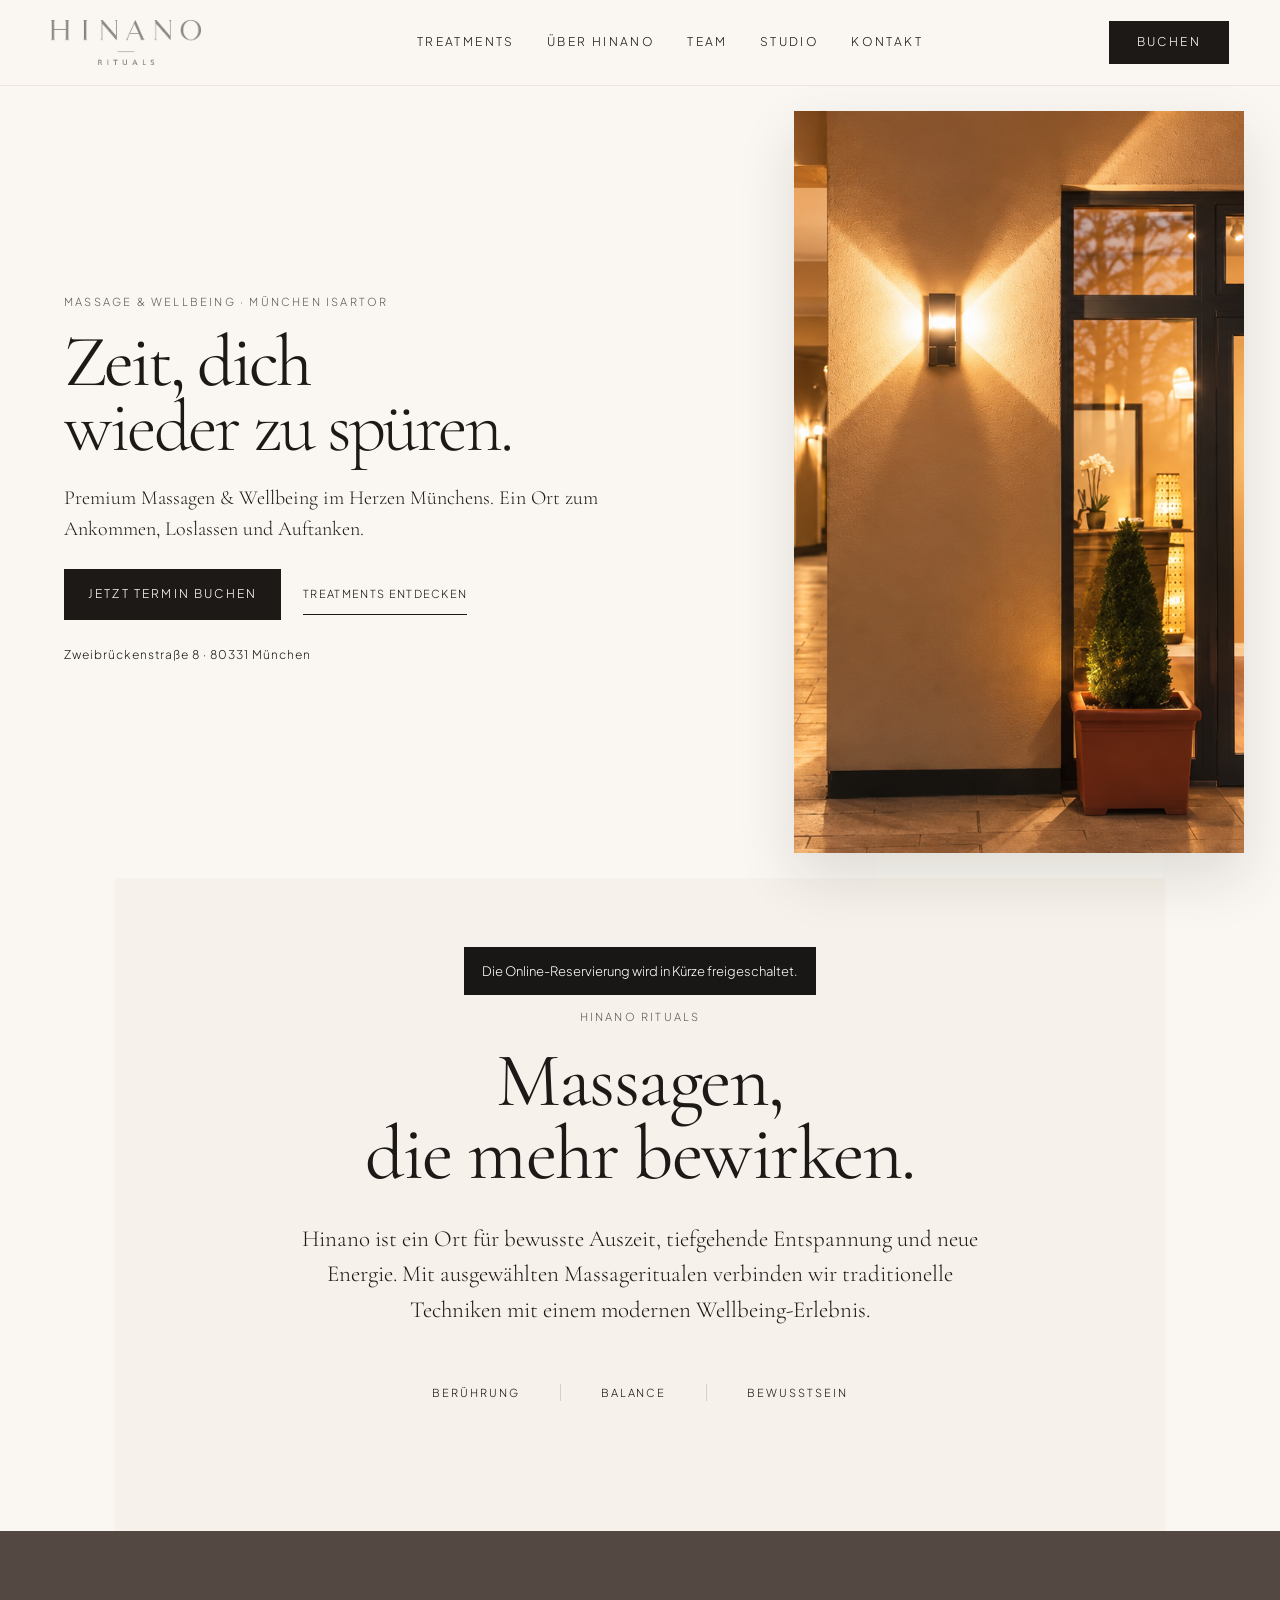
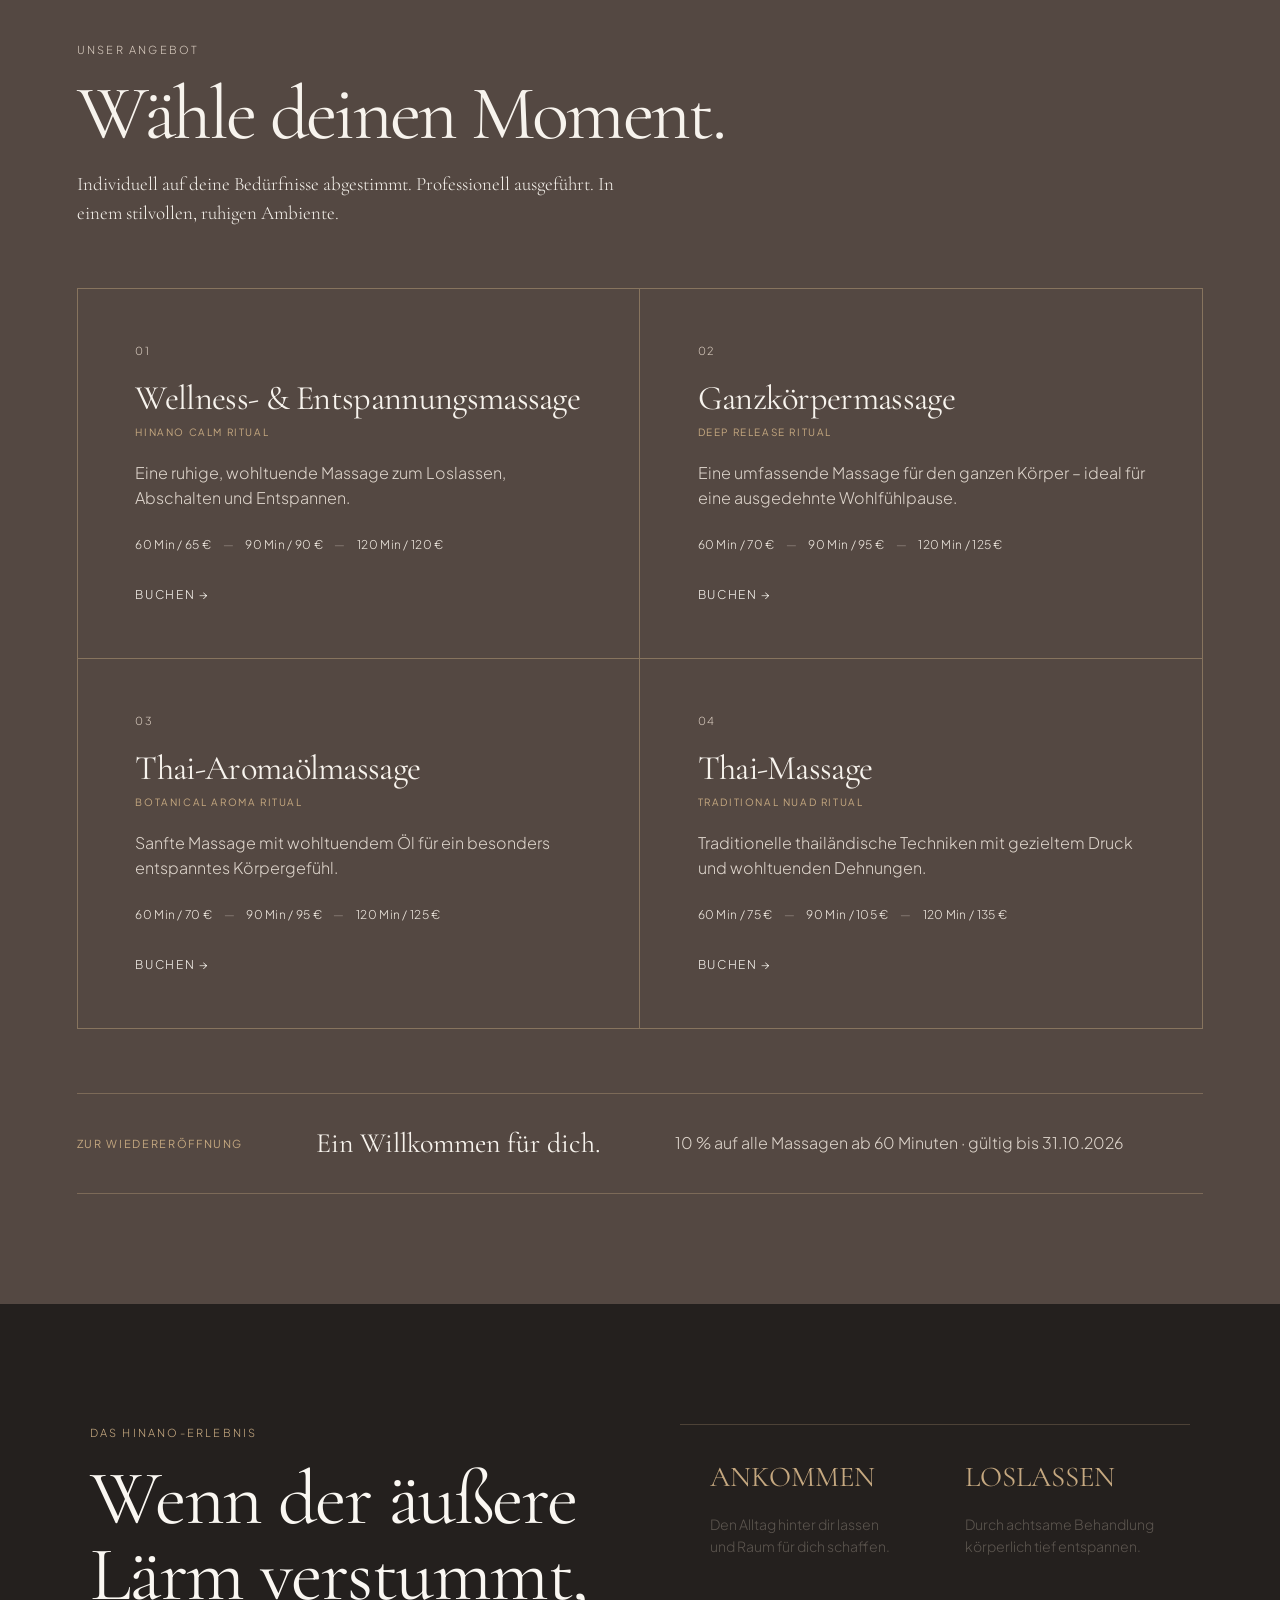
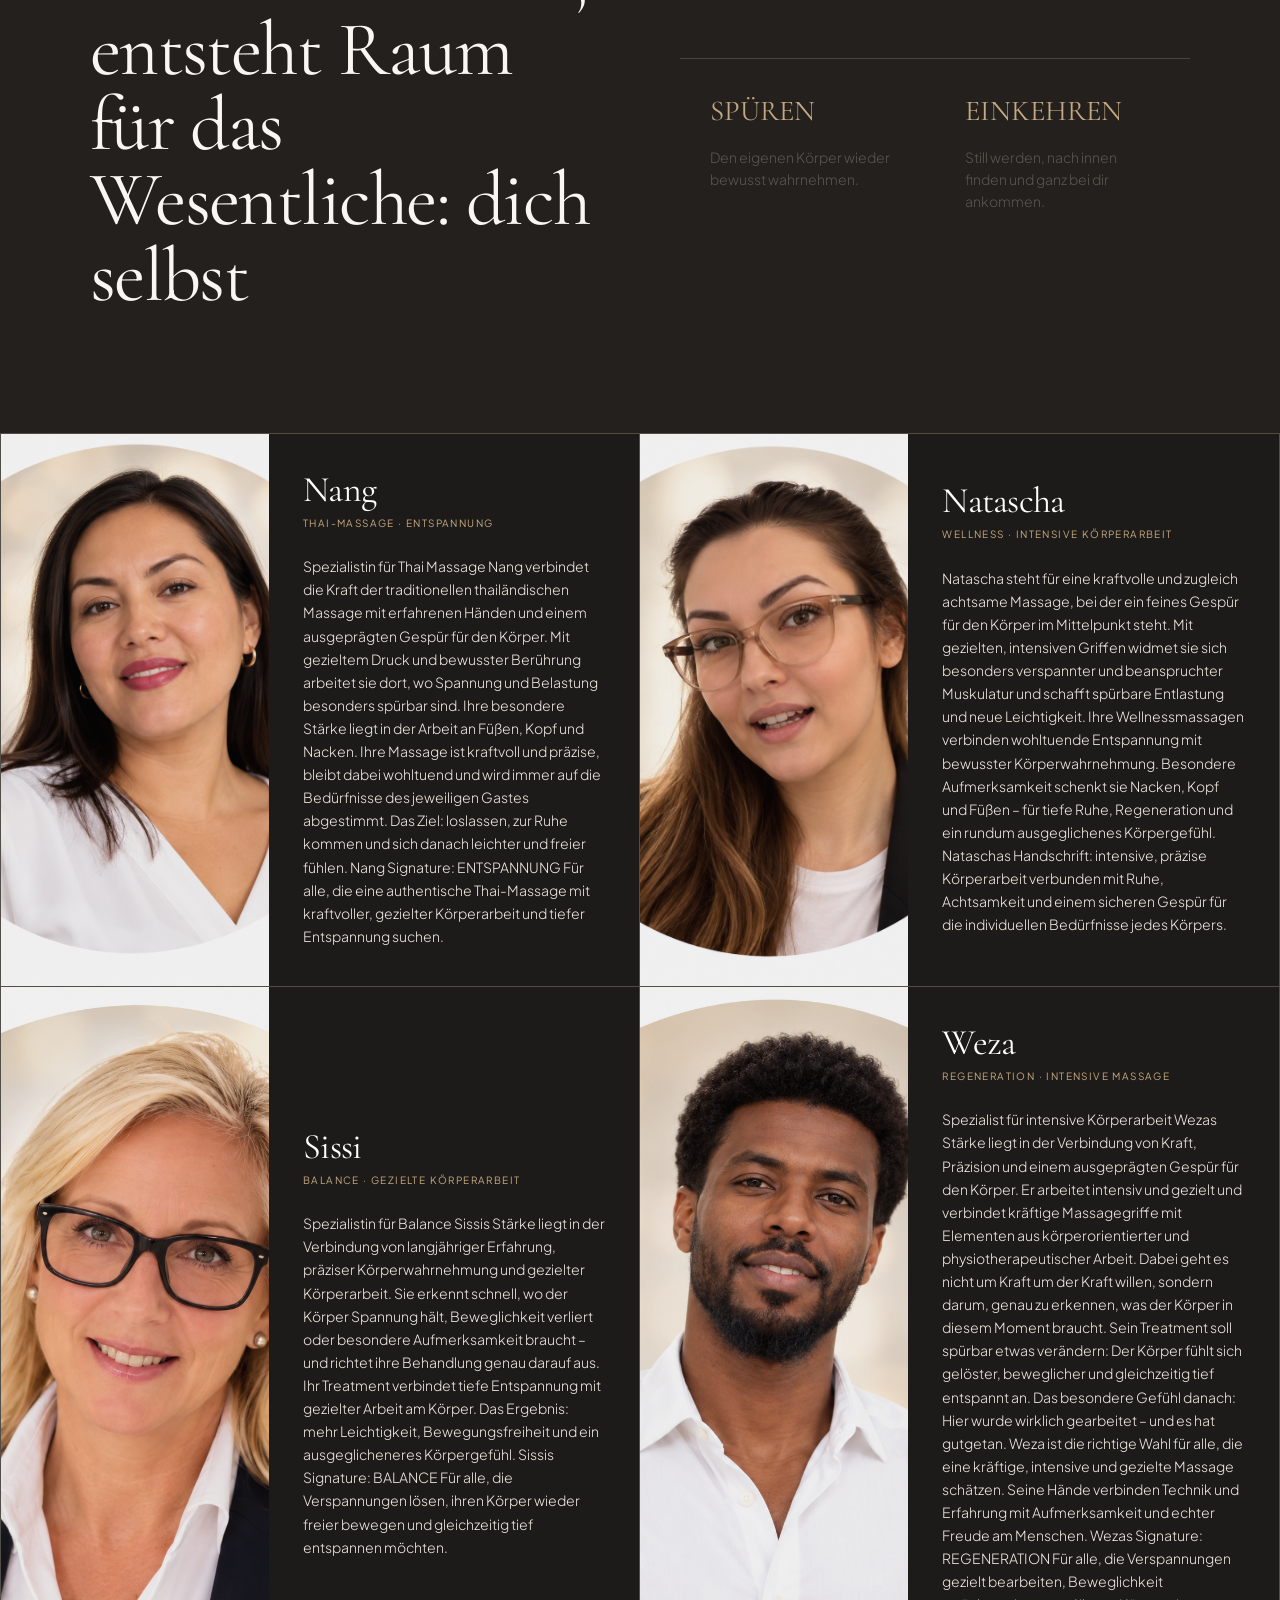
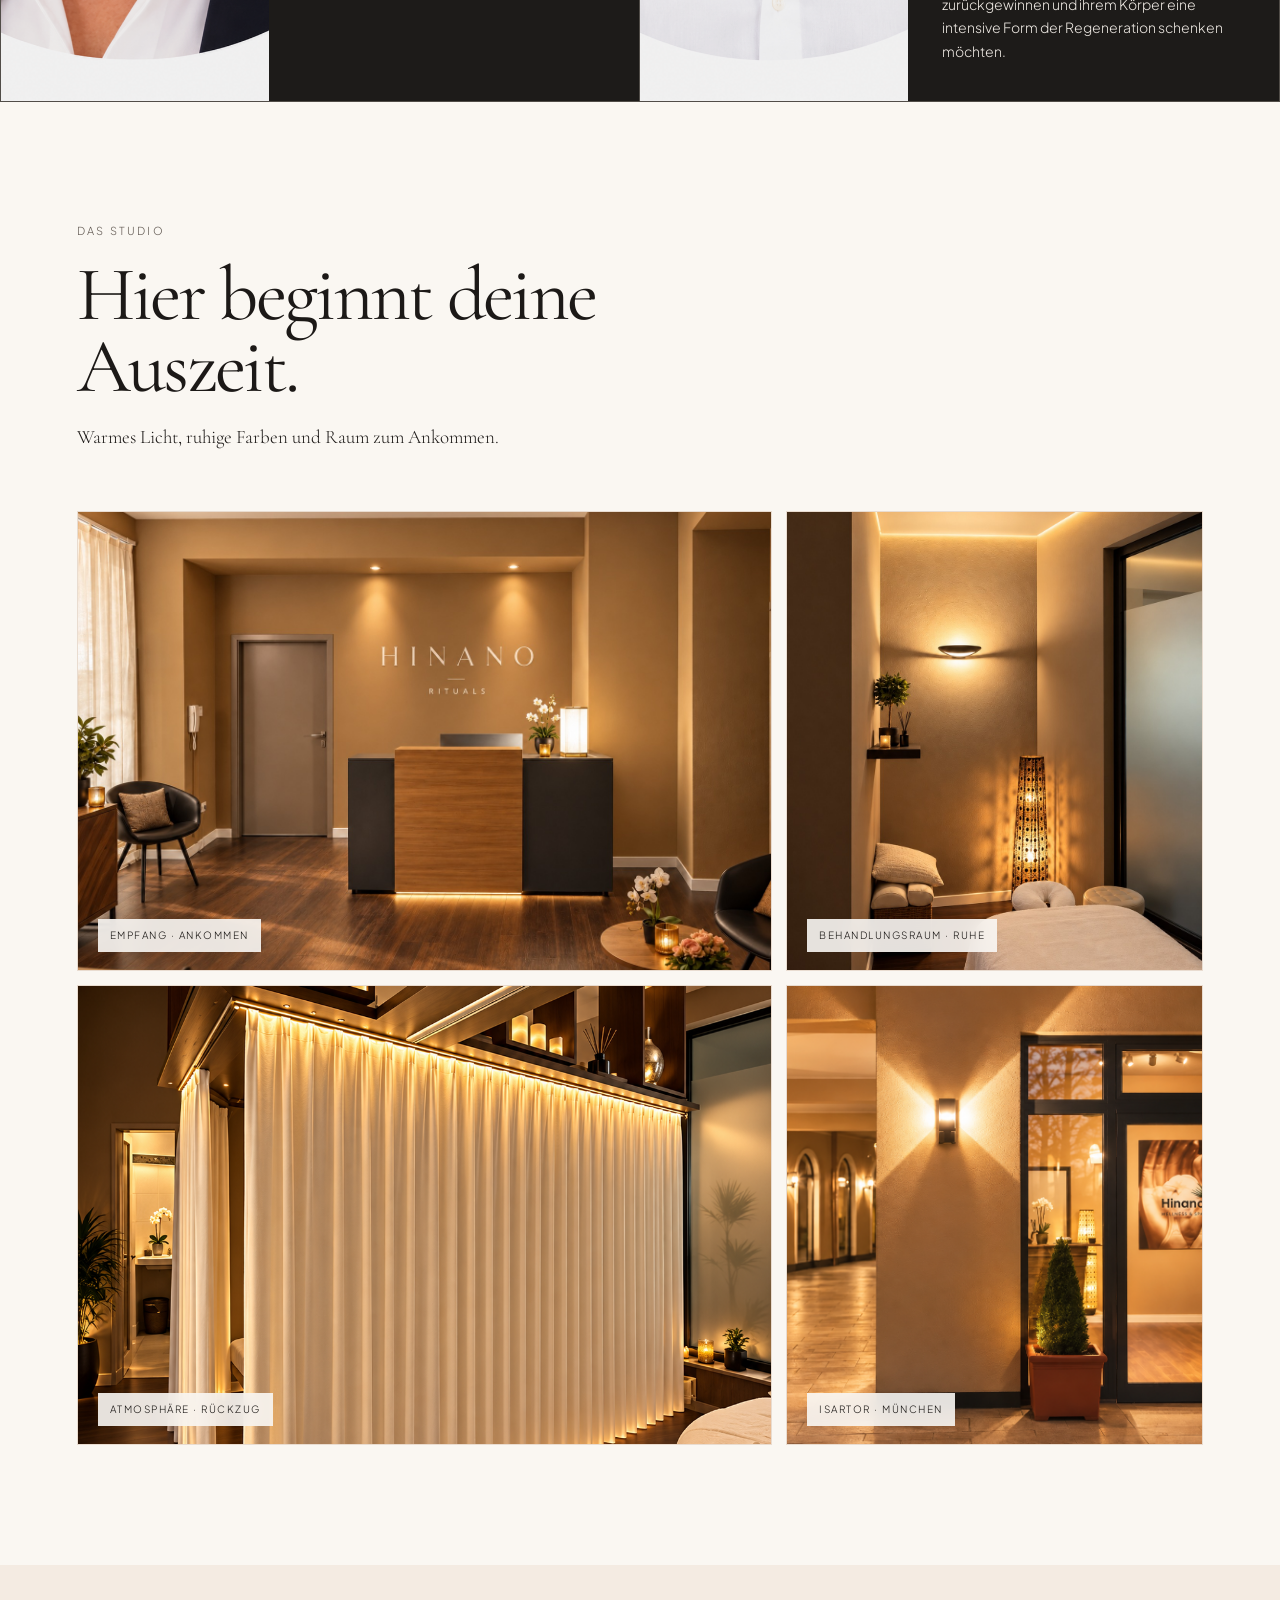
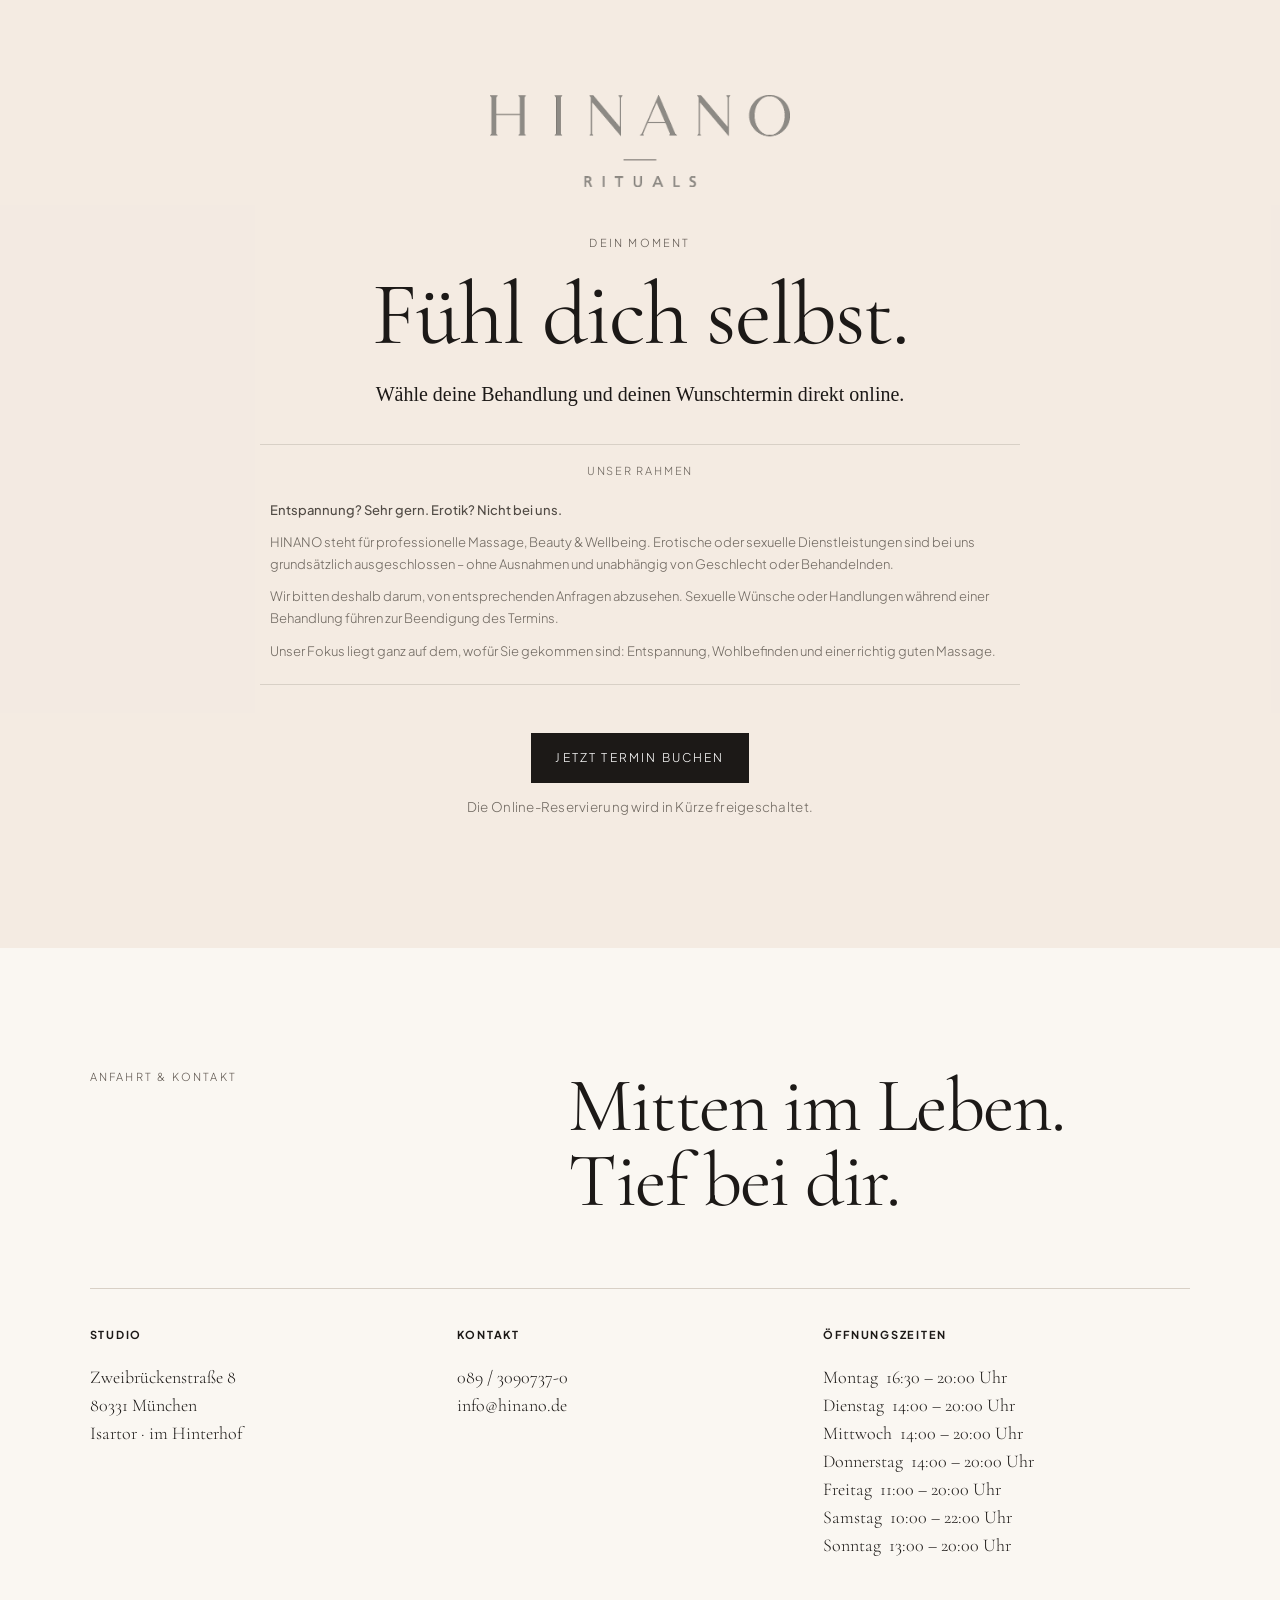
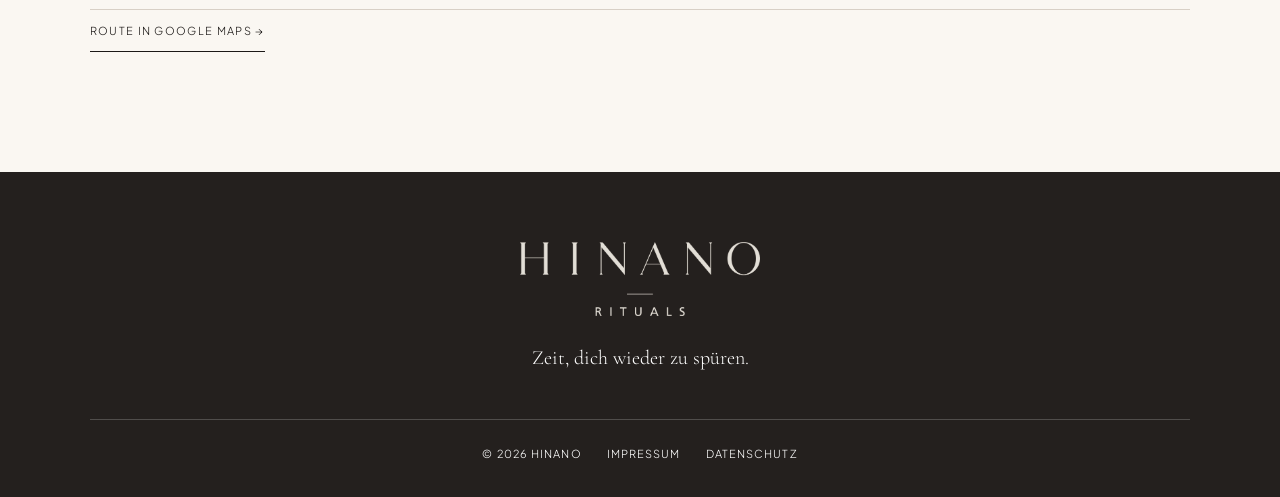
==== commit 5c2d59a2: "Add files via upload" ====
--- a/index.html
+++ b/index.html
@@ -50,15 +50,15 @@
 <figure class="gallery-curtains"><img src="assets/studio-vorhaenge.png" alt="Massagebereich des Hinano Studios mit warmem Licht"><figcaption>Atmosphäre · Rückzug</figcaption></figure>
 <figure class="gallery-entrance"><img src="assets/studio-eingang.png" alt="Eingang des Hinano Studios"><figcaption>Isartor · München</figcaption></figure>
 </div></section>
-<section class="booking" id="buchen"><img src="assets/hinano-logo-transparent.png" alt="Hinano Rituals"><p class="eyebrow">Dein Moment</p><h2>Fühl dich selbst.</h2><p>Wähle deine Behandlung und deinen Wunschtermin direkt online.</p><details class="booking-note">
-  <summary>Unser Rahmen</summary>
+<section class="booking" id="buchen"><img src="assets/hinano-logo-transparent.png" alt="Hinano Rituals"><p class="eyebrow">Dein Moment</p><h2>Fühl dich selbst.</h2><p>Wähle deine Behandlung und deinen Wunschtermin direkt online.</p><section class="booking-note" aria-labelledby="booking-note-title">
+  <p class="booking-note-title" id="booking-note-title">Unser Rahmen</p>
   <div class="booking-note-content">
     <p><strong>Entspannung? Sehr gern. Erotik? Nicht bei uns.</strong></p>
-    <p>HINANO steht für professionelle Massage, Beauty &amp; Wellbeing. Erotische oder sexuelle Dienstleistungen sind bei uns grundsätzlich ausgeschlossen – ohne Ausnahmen und unabhängig von Geschlecht oder Behaarung.</p>
+    <p>HINANO steht für professionelle Massage, Beauty &amp; Wellbeing. Erotische oder sexuelle Dienstleistungen sind bei uns grundsätzlich ausgeschlossen – ohne Ausnahmen und unabhängig von Geschlecht oder Behandelnden.</p>
     <p>Wir bitten deshalb darum, von entsprechenden Anfragen abzusehen. Sexuelle Wünsche oder Handlungen während einer Behandlung führen zur Beendigung des Termins.</p>
     <p>Unser Fokus liegt ganz auf dem, wofür Sie gekommen sind: Entspannung, Wohlbefinden und einer richtig guten Massage.</p>
   </div>
-</details>
+</section>
 <a class="book treatwell" href="#" data-placeholder="true">Jetzt Termin buchen</a><small>Die Online-Reservierung wird in Kürze freigeschaltet.</small></section>
 <section class="contact" id="kontakt"><div><p class="eyebrow">Anfahrt &amp; Kontakt</p><h2>Mitten im Leben.<br>Tief bei dir.</h2></div><div class="contact-grid"><div><b>Studio</b><p>Zweibrückenstraße 8<br>80331 München<br>Isartor · im Hinterhof</p></div><div><b>Kontakt</b><p><a href="tel:+498930907370">089 / 3090737-0</a><br><a href="mailto:info@hinano.de">info@hinano.de</a></p></div><div><b>Öffnungszeiten</b><p>Montag&nbsp;&nbsp;16:30 – 20:00 Uhr<br>Dienstag&nbsp;&nbsp;14:00 – 20:00 Uhr<br>Mittwoch&nbsp;&nbsp;14:00 – 20:00 Uhr<br>Donnerstag&nbsp;&nbsp;14:00 – 20:00 Uhr<br>Freitag&nbsp;&nbsp;11:00 – 20:00 Uhr<br>Samstag&nbsp;&nbsp;10:00 – 22:00 Uhr<br>Sonntag&nbsp;&nbsp;13:00 – 20:00 Uhr</p></div></div><a class="quiet" href="https://www.google.com/maps/search/?api=1&amp;query=Zweibr%C3%BCckenstra%C3%9Fe+8%2C+80331+M%C3%BCnchen" target="_blank" rel="noopener">Route in Google Maps →</a></section>
 </main>
--- a/styles.css
+++ b/styles.css
@@ -229,3 +229,39 @@
   .booking-note{margin-top:30px}
   .booking-note-content{font-size:12px;line-height:1.65}
 }
+
+
+/* Live-site sync (2026-10-10): service-boundary notice is always visible */
+.booking-note{
+  display:block;
+  max-width:760px;
+  margin:34px auto 24px;
+  padding:0 10px 22px;
+  text-align:left;
+  border-top:1px solid var(--line);
+  border-bottom:1px solid var(--line);
+}
+.booking-note-title{
+  margin:0;
+  padding:17px 0 20px;
+  text-align:center;
+  text-transform:uppercase;
+  letter-spacing:.16em;
+  font-family:"Plus Jakarta Sans",sans-serif;
+  font-size:11px;
+  color:#706961;
+}
+.booking-note-content{
+  padding:0;
+  color:#706961;
+  font-family:"Plus Jakarta Sans",sans-serif;
+  font-size:13px;
+  line-height:1.7;
+}
+.booking-note-content p{margin:0 0 10px}
+.booking-note-content p:last-child{margin-bottom:0}
+.booking-note-content strong{font-weight:500;color:#514b45}
+@media(max-width:900px){
+  .booking-note{margin-top:30px;padding:0 0 20px}
+  .booking-note-content{font-size:12px;line-height:1.65}
+}
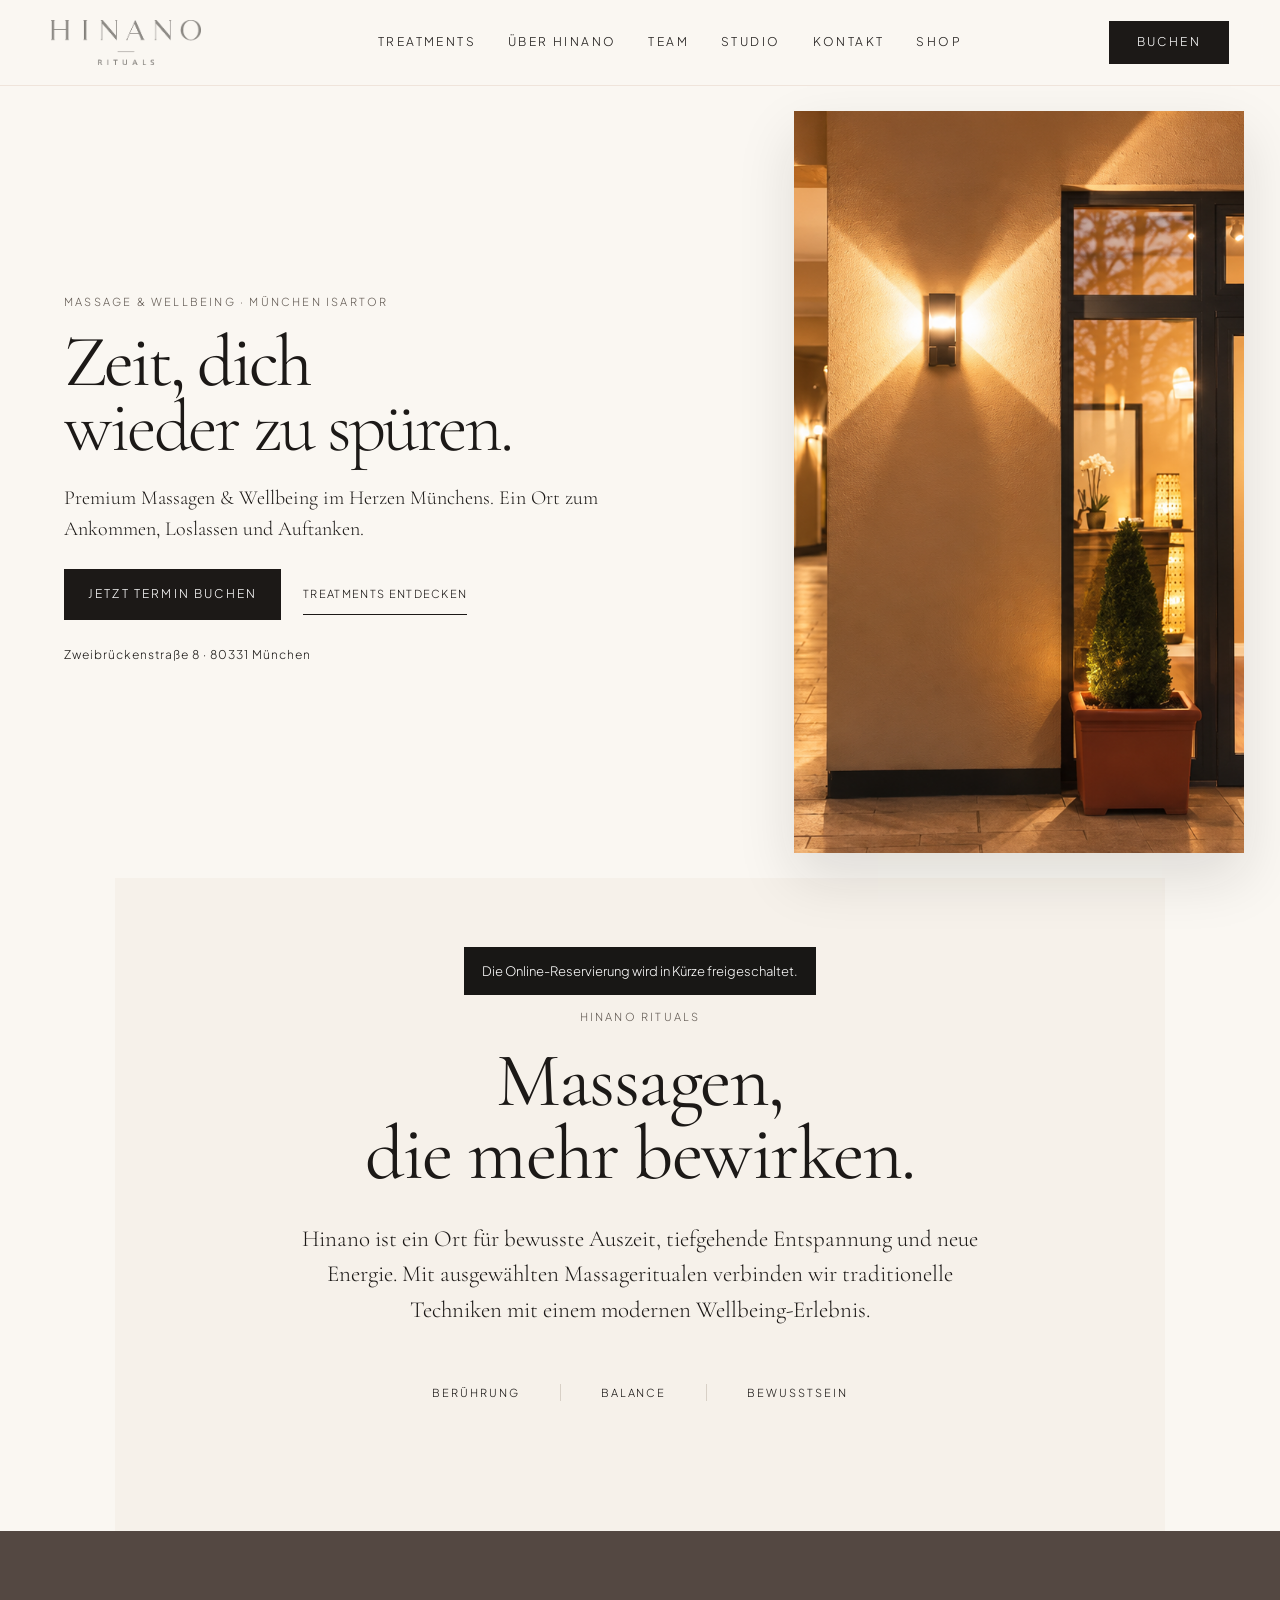
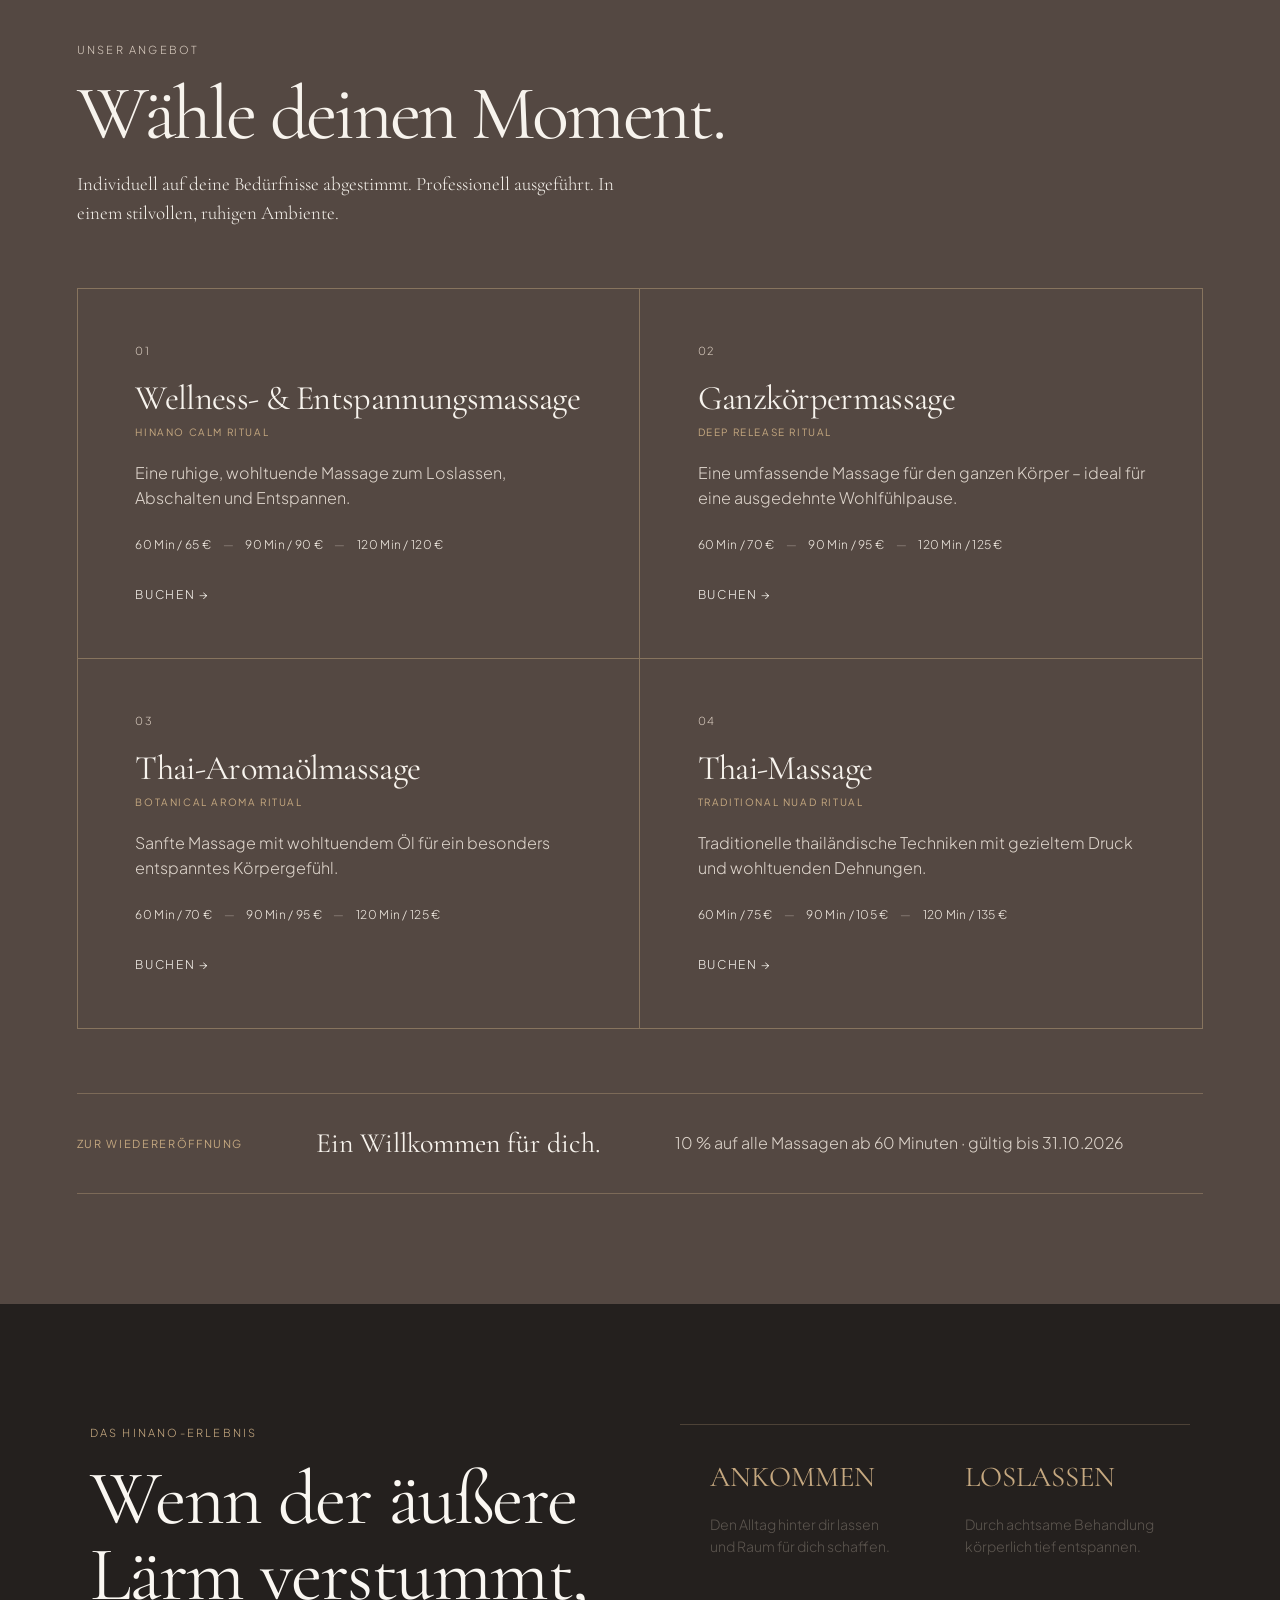
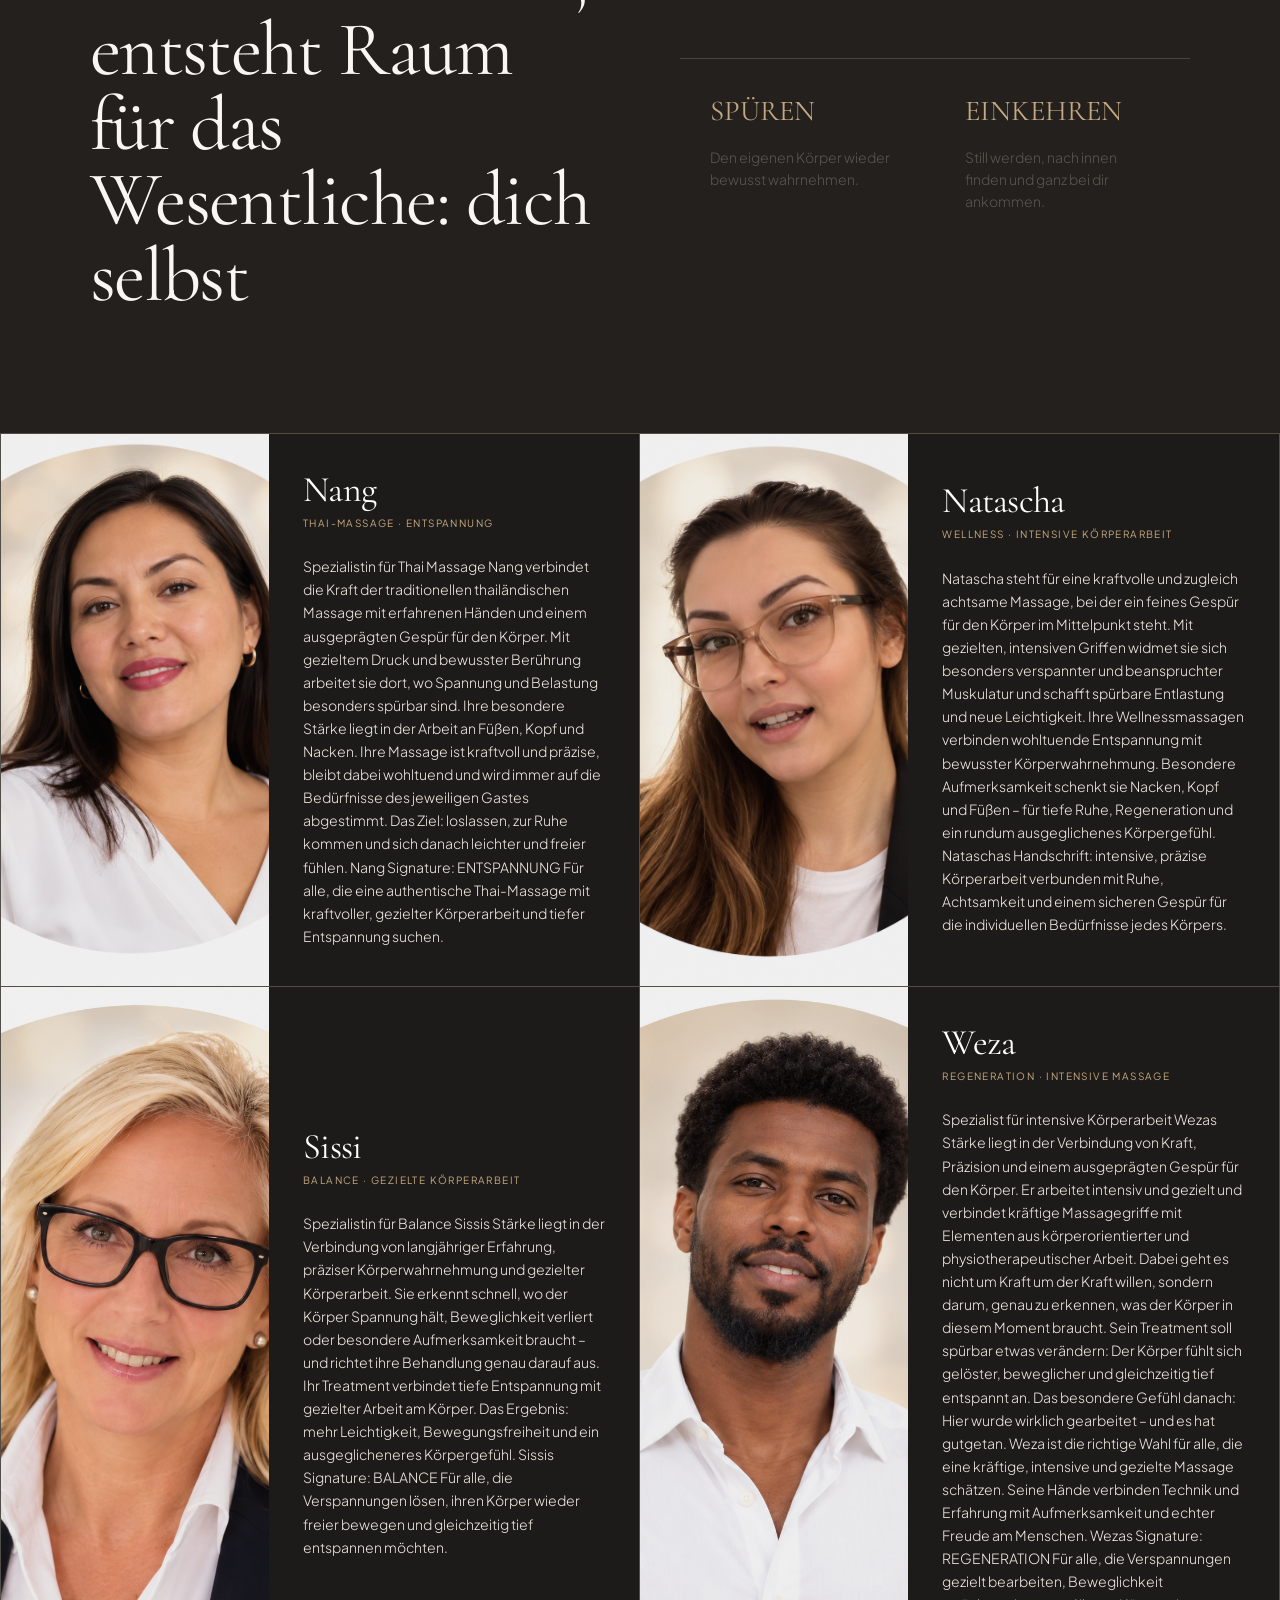
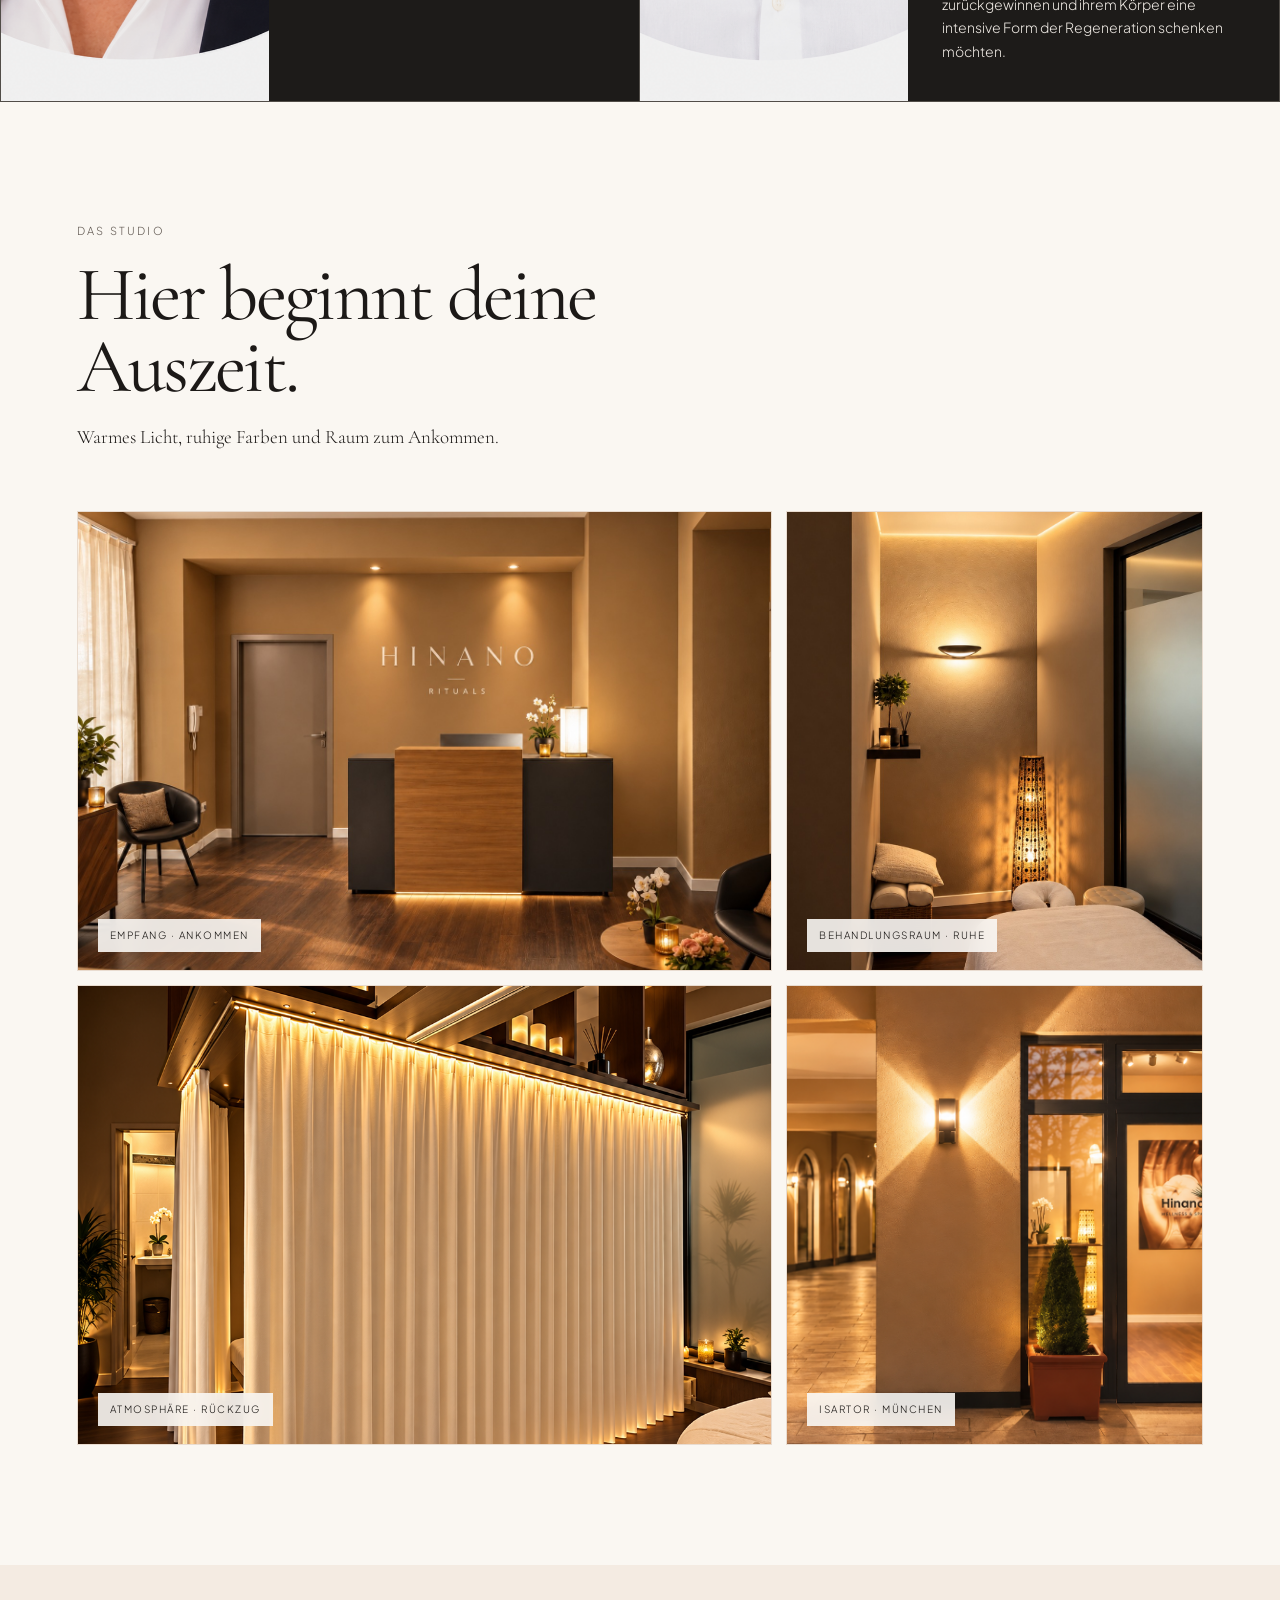
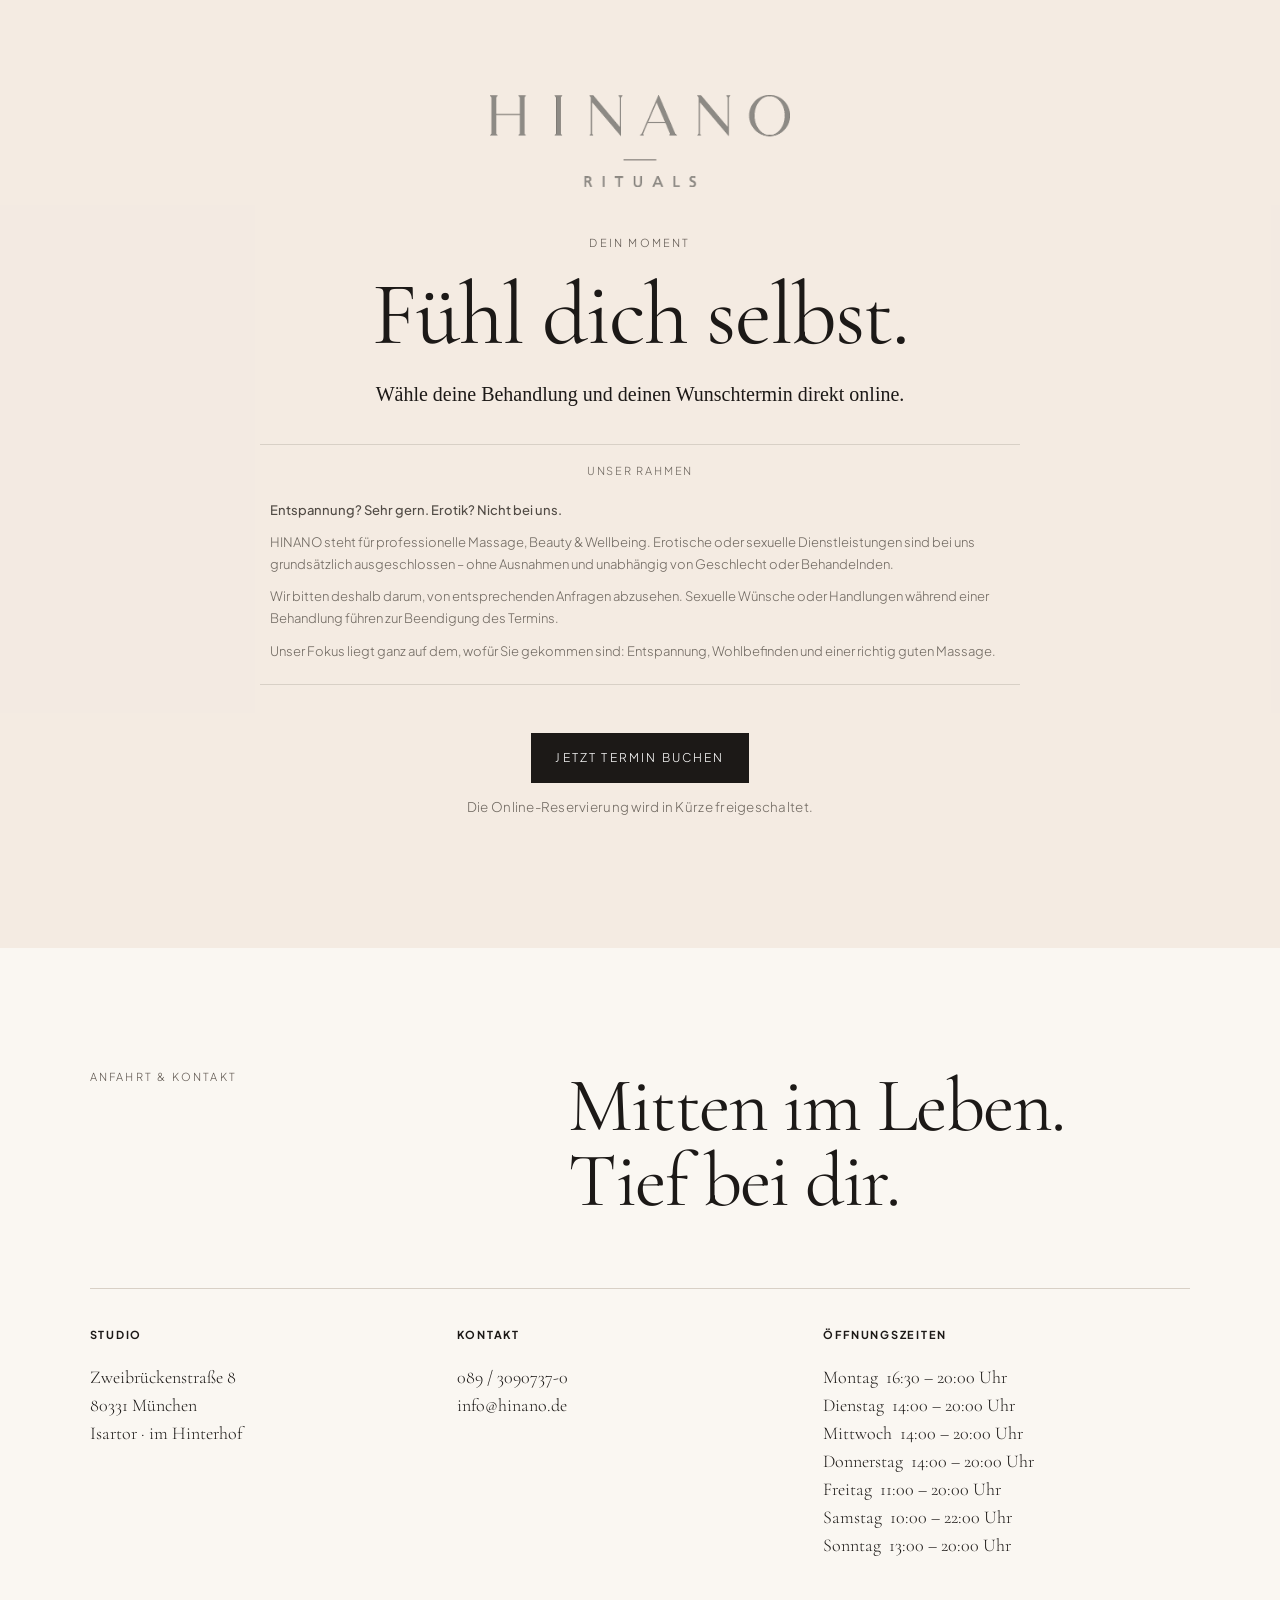
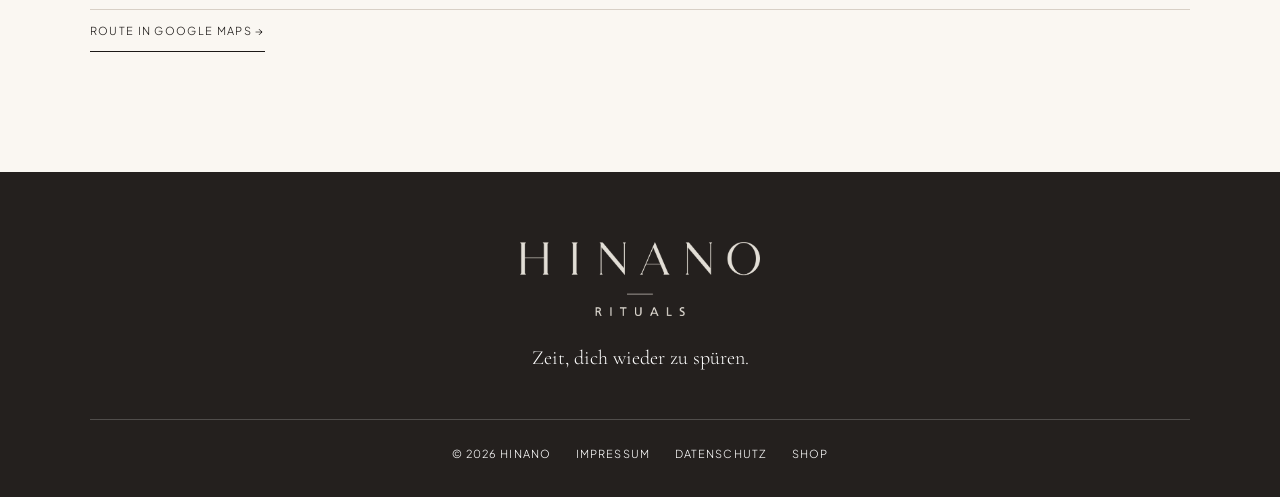
==== commit 9d6d7ca9: "Add files via upload" ====
--- a/index.html
+++ b/index.html
@@ -26,8 +26,8 @@
     }
   }
 </style></head><body>
-<header class="site-header"><a class="brand" href="#top" aria-label="Hinano Startseite"><img src="assets/hinano-logo-transparent.png" alt="Hinano Rituals"></a><nav><a href="#treatments">Treatments</a><a href="#hinano">Über Hinano</a><a href="#team">Team</a><a href="#studio">Studio</a><a href="#kontakt">Kontakt</a></nav><a class="book small" href="#buchen">Buchen</a><button class="menu" aria-label="Menü öffnen">Menü</button></header>
-<div class="mobile-nav"><a href="#treatments">Treatments</a><a href="#hinano">Über Hinano</a><a href="#team">Team</a><a href="#studio">Studio</a><a href="#kontakt">Kontakt</a><a href="#buchen">Termin buchen</a></div>
+<header class="site-header"><a class="brand" href="#top" aria-label="Hinano Startseite"><img src="assets/hinano-logo-transparent.png" alt="Hinano Rituals"></a><nav><a href="#treatments">Treatments</a><a href="#hinano">Über Hinano</a><a href="#team">Team</a><a href="#studio">Studio</a><a href="#kontakt">Kontakt</a><a href="shop.html">Shop</a></nav><a class="book small" href="#buchen">Buchen</a><button class="menu" aria-label="Menü öffnen">Menü</button></header>
+<div class="mobile-nav"><a href="#treatments">Treatments</a><a href="#hinano">Über Hinano</a><a href="#team">Team</a><a href="#studio">Studio</a><a href="#kontakt">Kontakt</a><a href="shop.html">Shop</a><a href="#buchen">Termin buchen</a></div>
 <main id="top">
 <section class="hero"><div class="hero-copy"><p class="eyebrow">Massage &amp; Wellbeing · München Isartor</p><h1>Zeit, dich<br><em>wieder zu spüren.</em></h1><p class="lead">Premium Massagen &amp; Wellbeing im Herzen Münchens. Ein Ort zum Ankommen, Loslassen und Auftanken.</p><div class="actions"><a class="book" href="#buchen">Jetzt Termin buchen</a><a class="quiet" href="#treatments">Treatments entdecken</a></div><p class="location">Zweibrückenstraße 8 · 80331 München</p></div><div class="hero-image"><img src="assets/studio-eingang.png" alt="Eingang des Hinano Studios am Isartor"></div></section>
 <section class="statement" id="hinano"><p class="eyebrow">Hinano Rituals</p><h2>Massagen,<br>die mehr bewirken.</h2><p>Hinano ist ein Ort für bewusste Auszeit, tiefgehende Entspannung und neue Energie. Mit ausgewählten Massageritualen verbinden wir traditionelle Techniken mit einem modernen Wellbeing-Erlebnis.</p><div class="pillars"><span>Berührung</span><span>Balance</span><span>Bewusstsein</span></div></section>
@@ -62,5 +62,5 @@
 <a class="book treatwell" href="#" data-placeholder="true">Jetzt Termin buchen</a><small>Die Online-Reservierung wird in Kürze freigeschaltet.</small></section>
 <section class="contact" id="kontakt"><div><p class="eyebrow">Anfahrt &amp; Kontakt</p><h2>Mitten im Leben.<br>Tief bei dir.</h2></div><div class="contact-grid"><div><b>Studio</b><p>Zweibrückenstraße 8<br>80331 München<br>Isartor · im Hinterhof</p></div><div><b>Kontakt</b><p><a href="tel:+498930907370">089 / 3090737-0</a><br><a href="mailto:info@hinano.de">info@hinano.de</a></p></div><div><b>Öffnungszeiten</b><p>Montag&nbsp;&nbsp;16:30 – 20:00 Uhr<br>Dienstag&nbsp;&nbsp;14:00 – 20:00 Uhr<br>Mittwoch&nbsp;&nbsp;14:00 – 20:00 Uhr<br>Donnerstag&nbsp;&nbsp;14:00 – 20:00 Uhr<br>Freitag&nbsp;&nbsp;11:00 – 20:00 Uhr<br>Samstag&nbsp;&nbsp;10:00 – 22:00 Uhr<br>Sonntag&nbsp;&nbsp;13:00 – 20:00 Uhr</p></div></div><a class="quiet" href="https://www.google.com/maps/search/?api=1&amp;query=Zweibr%C3%BCckenstra%C3%9Fe+8%2C+80331+M%C3%BCnchen" target="_blank" rel="noopener">Route in Google Maps →</a></section>
 </main>
-<footer><img src="assets/hinano-logo-transparent.png" alt="Hinano Rituals"><p>Zeit, dich wieder zu spüren.</p><div><span>© 2026 Hinano</span><a href="impressum.html">Impressum</a><a href="datenschutz.html">Datenschutz</a></div></footer>
+<footer><img src="assets/hinano-logo-transparent.png" alt="Hinano Rituals"><p>Zeit, dich wieder zu spüren.</p><div><span>© 2026 Hinano</span><a href="impressum.html">Impressum</a><a href="datenschutz.html">Datenschutz</a><a href="shop.html">Shop</a></div></footer>
 <div class="notice" role="status">Die Online-Reservierung wird in Kürze freigeschaltet.</div><script src="script.js"></script></body></html>
